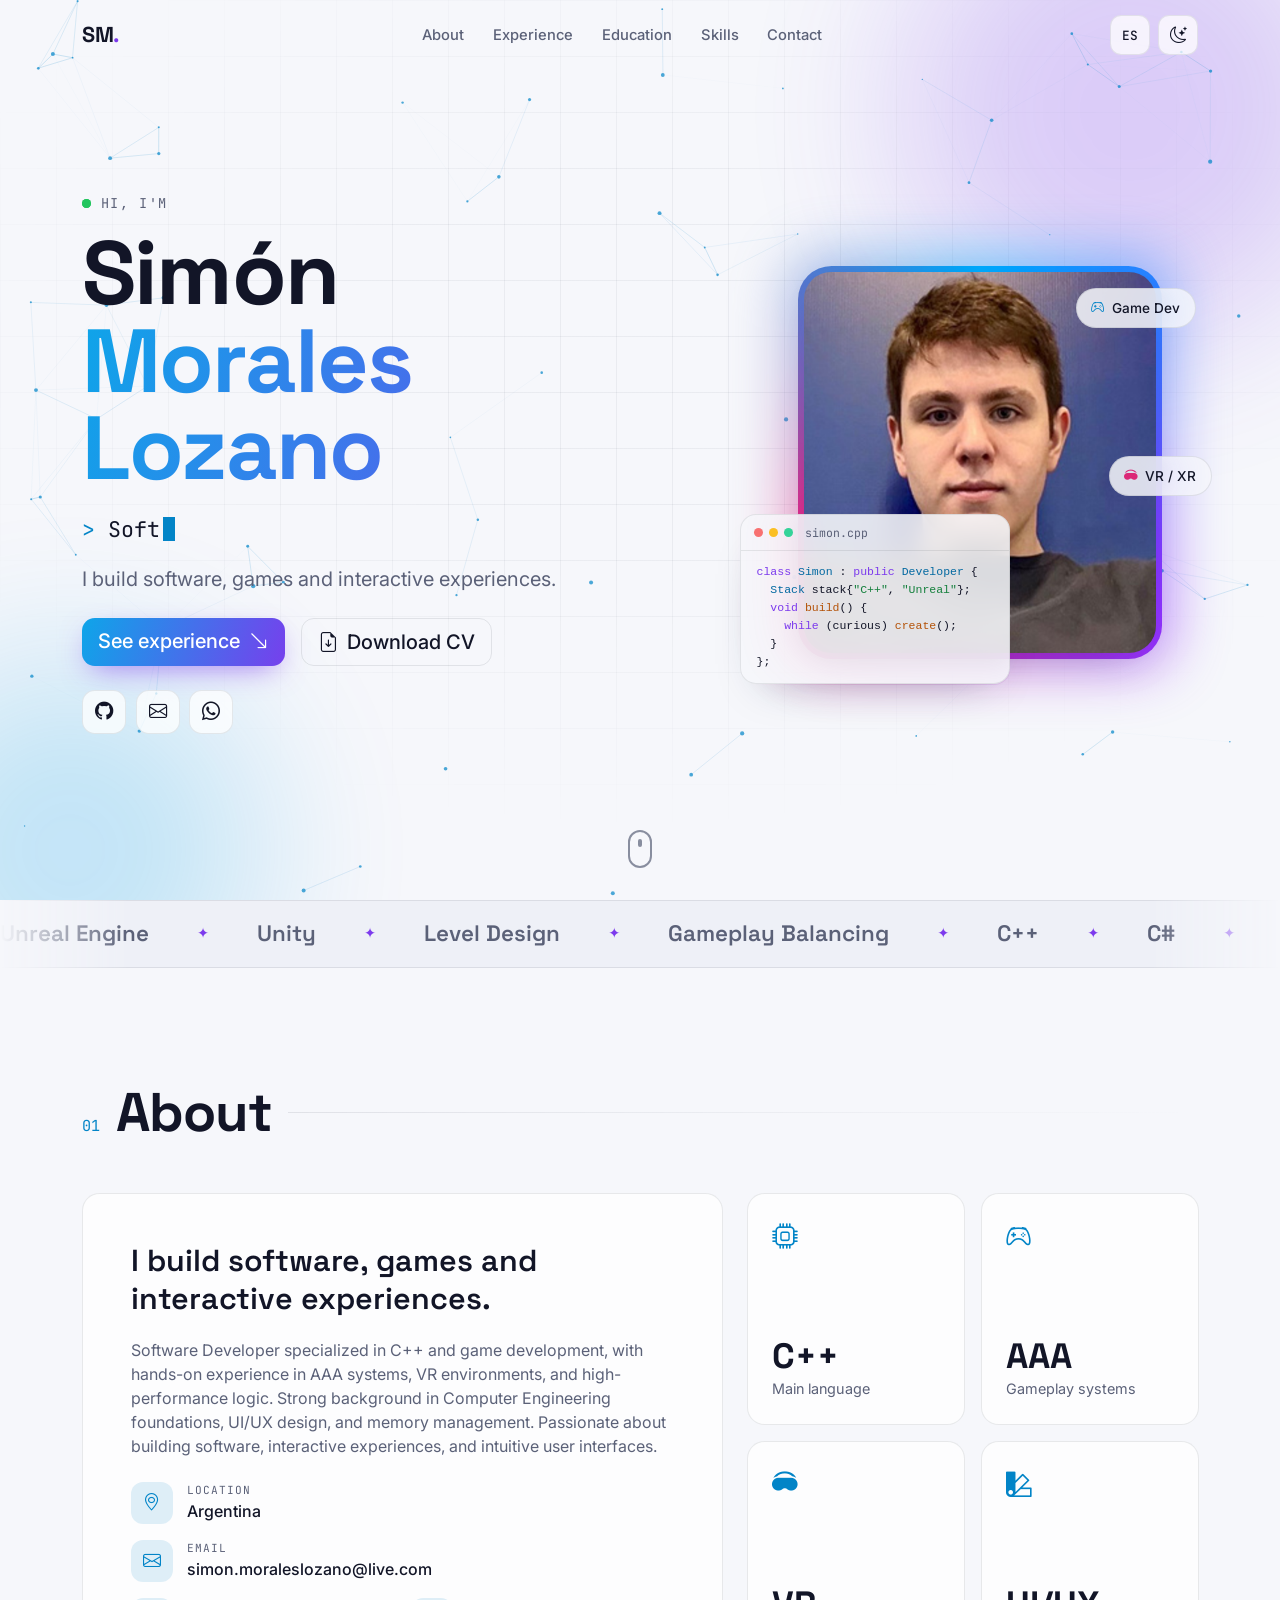
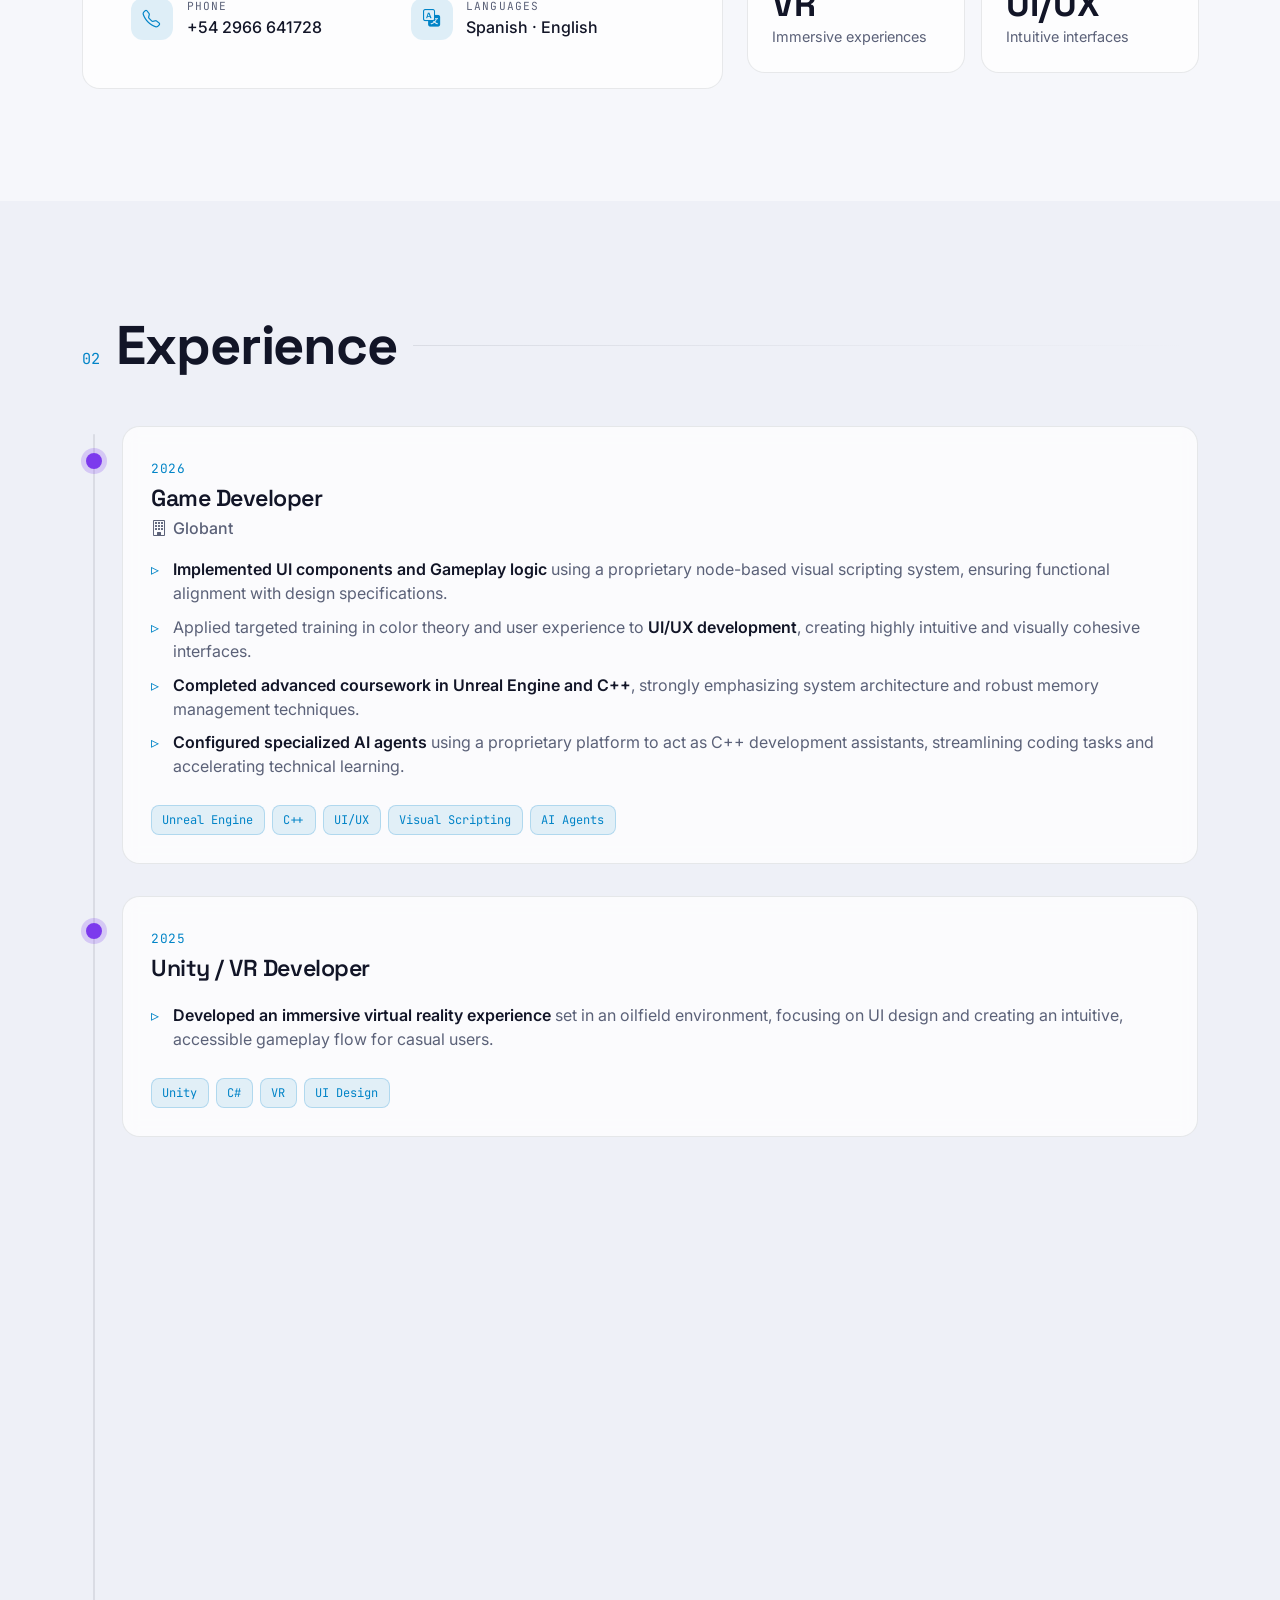
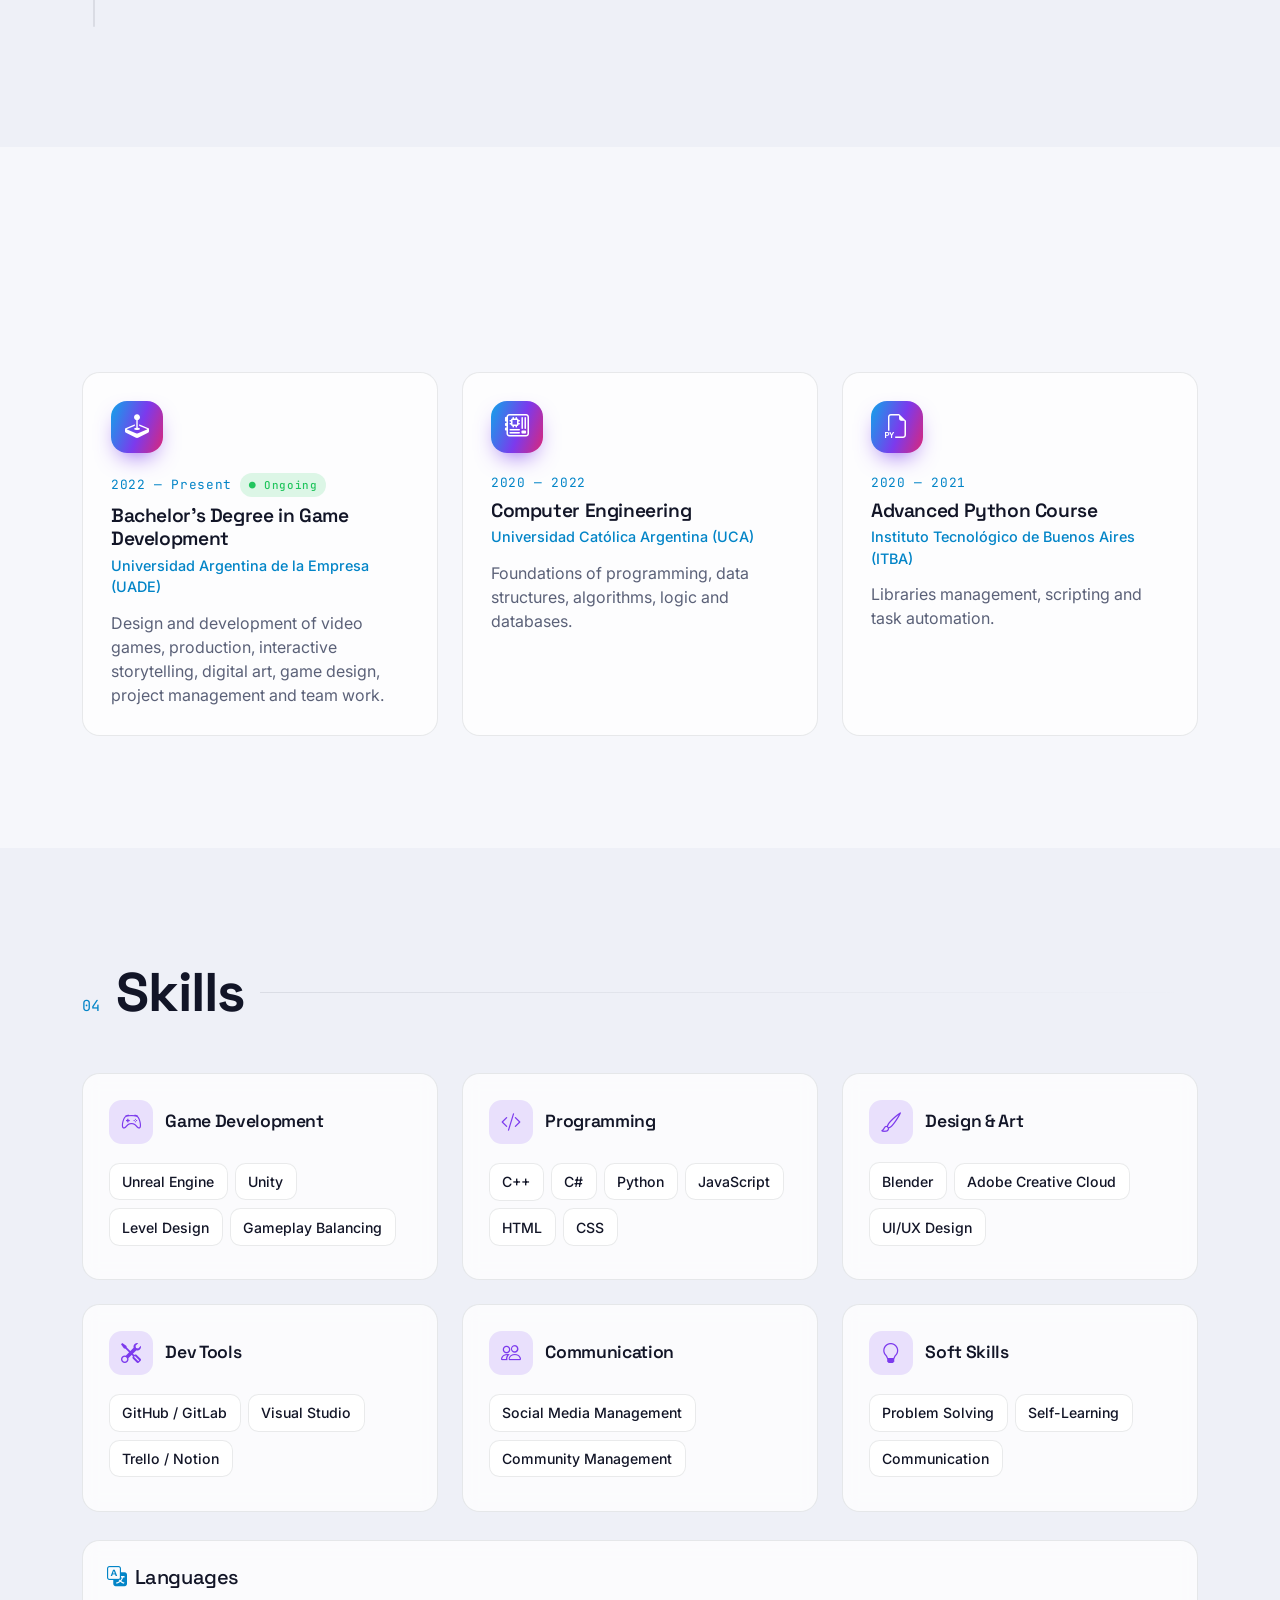
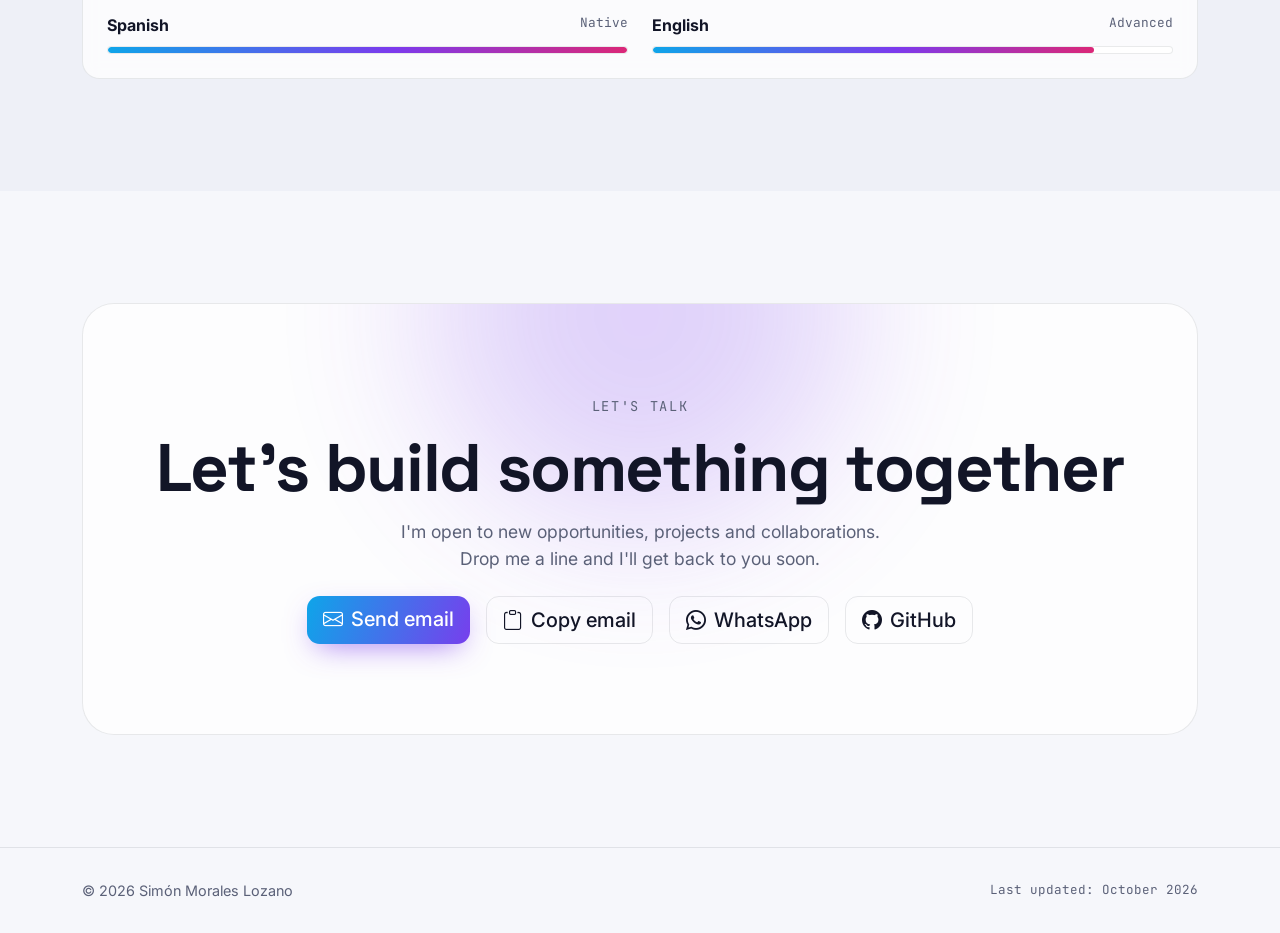
==== index.html @ d42382fd "Initial portfolio site Bilingual (ES/EN) CV site with Bootstrap 5, scroll animations, particle hero," ====
<!doctype html>
<html lang="es" data-bs-theme="dark">
<head>
  <meta charset="utf-8">
  <meta name="viewport" content="width=device-width, initial-scale=1">
  <title>Simón Morales Lozano — Software & Game Developer</title>
  <meta name="description" content="Simón Morales Lozano — Software Developer especializado en C++, desarrollo de videojuegos, Unreal Engine, Unity, VR y UI/UX.">
  <meta name="author" content="Simón Morales Lozano">
  <meta name="theme-color" content="#0b0d17">

  <meta property="og:type" content="website">
  <meta property="og:title" content="Simón Morales Lozano — Software & Game Developer">
  <meta property="og:description" content="C++ · Unreal Engine · Unity · VR · UI/UX">
  <meta property="og:image" content="assets/img/simon.png">

  <link rel="icon" href="assets/img/favicon.svg" type="image/svg+xml">

  <script>
    // Aplica el tema guardado antes de pintar (evita parpadeo)
    (function () {
      try {
        var t = localStorage.getItem("theme");
        if (!t) t = window.matchMedia("(prefers-color-scheme: light)").matches ? "light" : "dark";
        document.documentElement.setAttribute("data-bs-theme", t);
      } catch (e) {}
    })();
  </script>

  <link rel="preconnect" href="https://fonts.googleapis.com">
  <link rel="preconnect" href="https://fonts.gstatic.com" crossorigin>
  <link href="https://fonts.googleapis.com/css2?family=Inter:wght@400;500;600&family=JetBrains+Mono:wght@400;500&family=Space+Grotesk:wght@500;600;700&display=swap" rel="stylesheet">
  <link href="https://cdn.jsdelivr.net/npm/bootstrap@5.3.3/dist/css/bootstrap.min.css" rel="stylesheet">
  <link href="https://cdn.jsdelivr.net/npm/bootstrap-icons@1.11.3/font/bootstrap-icons.min.css" rel="stylesheet">
  <link href="css/style.css" rel="stylesheet">
</head>

<body data-bs-spy="scroll" data-bs-target="#mainNav" data-bs-offset="90" tabindex="0">

  <div class="scroll-progress" aria-hidden="true"></div>
  <div class="cursor-glow" aria-hidden="true"></div>

  <!-- ============ NAVBAR ============ -->
  <nav id="mainNav" class="navbar navbar-expand-lg fixed-top">
    <div class="container">
      <a class="navbar-brand brand" href="#top" aria-label="Inicio">
        <span class="brand-mark">SM</span><span class="brand-dot">.</span>
      </a>

      <div class="d-flex align-items-center gap-2 order-lg-3">
        <button class="btn btn-icon" id="langToggle" type="button" aria-label="Cambiar idioma">EN</button>
        <button class="btn btn-icon" id="themeToggle" type="button" aria-label="Cambiar tema">
          <i class="bi bi-sun"></i>
        </button>
        <button class="navbar-toggler btn-icon" type="button" data-bs-toggle="collapse" data-bs-target="#navLinks"
                aria-controls="navLinks" aria-expanded="false" aria-label="Menú">
          <i class="bi bi-list"></i>
        </button>
      </div>

      <div class="collapse navbar-collapse" id="navLinks">
        <ul class="navbar-nav mx-auto">
          <li class="nav-item"><a class="nav-link" href="#about" data-i18n="nav.about">Sobre mí</a></li>
          <li class="nav-item"><a class="nav-link" href="#experience" data-i18n="nav.experience">Experiencia</a></li>
          <li class="nav-item"><a class="nav-link" href="#education" data-i18n="nav.education">Educación</a></li>
          <li class="nav-item"><a class="nav-link" href="#skills" data-i18n="nav.skills">Skills</a></li>
          <li class="nav-item d-none" id="navProjects"><a class="nav-link" href="#projects" data-i18n="nav.projects">Proyectos</a></li>
          <li class="nav-item"><a class="nav-link" href="#contact" data-i18n="nav.contact">Contacto</a></li>
        </ul>
      </div>
    </div>
  </nav>

  <main id="top">

    <!-- ============ HERO ============ -->
    <header class="hero" id="hero">
      <canvas id="particles" aria-hidden="true"></canvas>
      <div class="hero-grid" aria-hidden="true"></div>
      <div class="blob blob-1" aria-hidden="true"></div>
      <div class="blob blob-2" aria-hidden="true"></div>

      <div class="container position-relative">
        <div class="row align-items-center gy-5 gx-lg-5">
          <div class="col-lg-7">
            <p class="eyebrow hero-in" style="--d:0">
              <span class="status-dot"></span>
              <span data-i18n="hero.hello">Hola, soy</span>
            </p>
            <h1 class="hero-title hero-in" style="--d:1">
              <span class="d-block" id="heroFirst">Simón</span>
              <span class="d-block text-gradient" id="heroLast">Morales Lozano</span>
            </h1>
            <p class="hero-role hero-in" style="--d:2">
              <span class="mono text-accent">&gt;</span>
              <span id="typed"></span><span class="caret" aria-hidden="true"></span>
            </p>
            <p class="hero-lead hero-in" style="--d:3" id="heroHeadline"></p>

            <div class="d-flex flex-wrap gap-3 mt-4 hero-in" style="--d:4">
              <a href="#experience" class="btn btn-primary btn-lg btn-glow magnetic">
                <span data-i18n="hero.cta">Ver experiencia</span> <i class="bi bi-arrow-down-right ms-1"></i>
              </a>
              <a href="#" id="cvDownload" class="btn btn-outline-light btn-lg magnetic" target="_blank" rel="noopener">
                <i class="bi bi-file-earmark-arrow-down me-1"></i> <span data-i18n="hero.cv">Descargar CV</span>
              </a>
            </div>

            <div class="hero-social mt-4 hero-in" style="--d:5" id="heroSocial"></div>
          </div>

          <div class="col-lg-5">
            <div class="portrait-wrap hero-in" style="--d:2">
              <div class="portrait tilt">
                <div class="portrait-ring" aria-hidden="true"></div>
                <img id="heroPhoto" src="assets/img/simon.png" alt="Simón Morales Lozano" width="468" height="506">
              </div>

              <div class="code-card float-a" aria-hidden="true">
                <div class="code-card-head"><span></span><span></span><span></span><em>simon.cpp</em></div>
<pre><code><span class="k">class</span> <span class="t">Simon</span> : <span class="k">public</span> <span class="t">Developer</span> {
  <span class="t">Stack</span> stack{<span class="s">"C++"</span>, <span class="s">"Unreal"</span>};
  <span class="k">void</span> <span class="f">build</span>() {
    <span class="k">while</span> (curious) <span class="f">create</span>();
  }
};</code></pre>
              </div>

              <div class="chip-float float-b" aria-hidden="true"><i class="bi bi-controller"></i> Game Dev</div>
              <div class="chip-float chip-2 float-c" aria-hidden="true"><i class="bi bi-headset-vr"></i> VR / XR</div>
            </div>
          </div>
        </div>
      </div>

      <a href="#about" class="scroll-cue" aria-label="Bajar">
        <span class="mouse"><span class="wheel"></span></span>
      </a>
    </header>

    <!-- ============ MARQUEE ============ -->
    <div class="marquee" aria-hidden="true">
      <div class="marquee-track" id="marquee"></div>
    </div>

    <!-- ============ ABOUT ============ -->
    <section id="about" class="section">
      <div class="container">
        <div class="section-head reveal">
          <span class="section-num">01</span>
          <h2 class="section-title" data-i18n="nav.about">Sobre mí</h2>
        </div>

        <div class="row g-4 align-items-stretch">
          <div class="col-lg-7 reveal">
            <div class="card glass h-100">
              <div class="card-body p-4 p-lg-5">
                <p class="lead-big" id="aboutHeadline"></p>
                <p class="text-body-secondary mb-4" id="aboutSummary"></p>
                <div class="row g-3" id="aboutInfo"></div>
              </div>
            </div>
          </div>
          <div class="col-lg-5">
            <div class="row g-3 h-100" id="highlights"></div>
          </div>
        </div>
      </div>
    </section>

    <!-- ============ EXPERIENCE ============ -->
    <section id="experience" class="section section-alt">
      <div class="container">
        <div class="section-head reveal">
          <span class="section-num">02</span>
          <h2 class="section-title" data-i18n="nav.experience">Experiencia</h2>
        </div>
        <div class="timeline" id="timeline">
          <div class="timeline-line" aria-hidden="true"><div class="timeline-fill"></div></div>
          <div id="timelineItems"></div>
        </div>
      </div>
    </section>

    <!-- ============ EDUCATION ============ -->
    <section id="education" class="section">
      <div class="container">
        <div class="section-head reveal">
          <span class="section-num">03</span>
          <h2 class="section-title" data-i18n="nav.education">Educación</h2>
        </div>
        <div class="row g-4" id="educationList"></div>
      </div>
    </section>

    <!-- ============ SKILLS ============ -->
    <section id="skills" class="section section-alt">
      <div class="container">
        <div class="section-head reveal">
          <span class="section-num">04</span>
          <h2 class="section-title">Skills</h2>
        </div>
        <div class="row g-4" id="skillsList"></div>

        <div class="row g-4 mt-1">
          <div class="col-12 reveal">
            <div class="card glass">
              <div class="card-body p-4">
                <h3 class="h5 mb-4"><i class="bi bi-translate text-accent me-2"></i><span data-i18n="skills.languages">Idiomas</span></h3>
                <div class="row g-4" id="languagesList"></div>
              </div>
            </div>
          </div>
        </div>
      </div>
    </section>

    <!-- ============ PROJECTS (se muestra sólo si hay proyectos en data.js) ============ -->
    <section id="projects" class="section d-none">
      <div class="container">
        <div class="section-head reveal">
          <span class="section-num">05</span>
          <h2 class="section-title" data-i18n="nav.projects">Proyectos</h2>
        </div>
        <div class="row g-4" id="projectsList"></div>
      </div>
    </section>

    <!-- ============ CONTACT ============ -->
    <section id="contact" class="section contact">
      <div class="container">
        <div class="contact-card reveal">
          <div class="blob blob-3" aria-hidden="true"></div>
          <p class="eyebrow justify-content-center"><span data-i18n="contact.eyebrow">¿Hablamos?</span></p>
          <h2 class="contact-title" data-i18n="contact.title">Construyamos algo juntos</h2>
          <p class="text-body-secondary mx-auto contact-sub" data-i18n="contact.sub">
            Estoy abierto a nuevas oportunidades, proyectos y colaboraciones.
          </p>
          <div class="d-flex flex-wrap justify-content-center gap-3 mt-4" id="contactButtons"></div>
        </div>
      </div>
    </section>
  </main>

  <footer class="footer">
    <div class="container d-flex flex-column flex-md-row justify-content-between align-items-center gap-2">
      <span>© <span id="year"></span> Simón Morales Lozano</span>
      <span class="mono small"><span data-i18n="footer.updated">Última actualización</span>: <span id="updated"></span></span>
    </div>
  </footer>

  <div class="toast-container position-fixed bottom-0 end-0 p-3">
    <div id="copyToast" class="toast align-items-center border-0" role="status" aria-live="polite" aria-atomic="true">
      <div class="d-flex">
        <div class="toast-body"><i class="bi bi-check2-circle me-2 text-accent"></i><span data-i18n="contact.copied">Email copiado</span></div>
        <button type="button" class="btn-close me-2 m-auto" data-bs-dismiss="toast" aria-label="Cerrar"></button>
      </div>
    </div>
  </div>

  <script src="https://cdn.jsdelivr.net/npm/bootstrap@5.3.3/dist/js/bootstrap.bundle.min.js"></script>
  <script src="js/data.js"></script>
  <script src="js/main.js"></script>
</body>
</html>
---- css/style.css ----
/* =====================================================================
   Simón Morales Lozano — portfolio
   Bootstrap 5.3 + estilos propios
   ===================================================================== */

:root {
  --accent-1: #38bdf8;
  --accent-2: #8b5cf6;
  --accent-3: #f472b6;
  --gradient: linear-gradient(110deg, var(--accent-1), var(--accent-2) 55%, var(--accent-3));
  --font-display: "Space Grotesk", system-ui, sans-serif;
  --font-body: "Inter", system-ui, sans-serif;
  --font-mono: "JetBrains Mono", ui-monospace, monospace;
  --radius: 1.1rem;
  --ease-out: cubic-bezier(.16, 1, .3, 1);
  --nav-h: 72px;
}

[data-bs-theme="dark"] {
  --bg: #0b0d17;
  --bg-alt: #0f1220;
  --surface: rgba(255, 255, 255, .035);
  --surface-hover: rgba(255, 255, 255, .06);
  --border: rgba(255, 255, 255, .08);
  --text: #e7e9f3;
  --muted: #9aa0b8;
  --accent: #38bdf8;
  --grid-line: rgba(255, 255, 255, .04);
  --nav-bg: rgba(11, 13, 23, .7);
  --shadow: 0 20px 50px -20px rgba(0, 0, 0, .6);
  --bs-body-bg: var(--bg);
  --bs-body-color: var(--text);
  --bs-secondary-color: var(--muted);
  --bs-border-color: var(--border);
}

[data-bs-theme="light"] {
  --bg: #f6f7fb;
  --bg-alt: #eef0f7;
  --surface: rgba(255, 255, 255, .75);
  --surface-hover: #ffffff;
  --border: rgba(15, 23, 42, .09);
  --text: #121527;
  --muted: #5b6178;
  --accent: #0284c7;
  --accent-1: #0ea5e9;
  --accent-2: #7c3aed;
  --accent-3: #db2777;
  --grid-line: rgba(15, 23, 42, .05);
  --nav-bg: rgba(246, 247, 251, .75);
  --shadow: 0 20px 45px -25px rgba(30, 41, 80, .35);
  --bs-body-bg: var(--bg);
  --bs-body-color: var(--text);
  --bs-secondary-color: var(--muted);
  --bs-border-color: var(--border);
}

html { scroll-behavior: smooth; scroll-padding-top: var(--nav-h); }

body {
  font-family: var(--font-body);
  background: var(--bg);
  color: var(--text);
  overflow-x: hidden;
  -webkit-font-smoothing: antialiased;
  transition: background-color .4s ease, color .4s ease;
}

h1, h2, h3, h4, h5, .brand, .section-title { font-family: var(--font-display); letter-spacing: -.02em; }
.mono { font-family: var(--font-mono); }
.text-accent { color: var(--accent) !important; }
.text-gradient {
  background: var(--gradient);
  background-size: 200% auto;
  -webkit-background-clip: text;
  background-clip: text;
  color: transparent;
  animation: gradient-shift 6s linear infinite;
}
::selection { background: var(--accent-2); color: #fff; }

@keyframes gradient-shift { to { background-position: 200% center; } }

/* ---------- Scroll progress + cursor glow ---------- */
.scroll-progress {
  position: fixed; inset: 0 0 auto 0; height: 3px; z-index: 2000;
  background: var(--gradient);
  transform-origin: 0 50%; transform: scaleX(0);
}
.cursor-glow {
  position: fixed; top: 0; left: 0; width: 520px; height: 520px; z-index: 0;
  border-radius: 50%; pointer-events: none;
  background: radial-gradient(circle, color-mix(in srgb, var(--accent-2) 16%, transparent), transparent 65%);
  transform: translate(-50%, -50%); opacity: 0; transition: opacity .4s;
}
body.has-pointer .cursor-glow { opacity: 1; }

/* ---------- Buttons (estilo bootstrap, con brillo) ---------- */
.btn { border-radius: .8rem; font-weight: 500; }
.btn-primary {
  --bs-btn-bg: var(--accent-2); --bs-btn-border-color: transparent;
  --bs-btn-hover-bg: var(--accent-2); --bs-btn-hover-border-color: transparent;
  --bs-btn-active-bg: var(--accent-2);
  background-image: var(--gradient); background-size: 200% auto; border: 0;
  transition: background-position .5s var(--ease-out), transform .2s, box-shadow .3s;
}
.btn-primary:hover { background-position: right center; }
.btn-glow { box-shadow: 0 10px 30px -10px color-mix(in srgb, var(--accent-2) 70%, transparent); }
.btn-glow:hover { box-shadow: 0 14px 40px -8px color-mix(in srgb, var(--accent-2) 85%, transparent); }
[data-bs-theme="light"] .btn-outline-light { --bs-btn-color: var(--text); --bs-btn-border-color: var(--border); --bs-btn-hover-bg: var(--text); --bs-btn-hover-color: #fff; --bs-btn-hover-border-color: var(--text); }
[data-bs-theme="dark"] .btn-outline-light { --bs-btn-border-color: rgba(255,255,255,.2); }
.btn-icon {
  width: 40px; height: 40px; padding: 0; display: inline-grid; place-items: center;
  border: 1px solid var(--border); background: var(--surface); color: var(--text);
  border-radius: .7rem; font-family: var(--font-mono); font-size: .8rem; font-weight: 500;
  transition: border-color .2s, transform .2s, background .2s;
}
.btn-icon:hover { border-color: var(--accent); color: var(--accent); background: var(--surface-hover); }
.btn-icon .bi { font-size: 1.05rem; }
.navbar-toggler.btn-icon { box-shadow: none !important; }
.magnetic { transition: transform .25s var(--ease-out); will-change: transform; }

/* ---------- Navbar ---------- */
.navbar {
  height: var(--nav-h); transition: background .3s, border-color .3s, height .3s;
  border-bottom: 1px solid transparent; z-index: 1030;
}
.navbar.scrolled {
  background: var(--nav-bg); backdrop-filter: blur(14px) saturate(140%);
  -webkit-backdrop-filter: blur(14px) saturate(140%);
  border-bottom-color: var(--border); height: 62px;
}
.brand { font-weight: 700; font-size: 1.35rem; color: var(--text) !important; }
.brand-mark { display: inline-block; transition: transform .4s var(--ease-out); }
.brand:hover .brand-mark { transform: rotate(-6deg) scale(1.08); }
.brand-dot { color: var(--accent-2); }
.navbar .nav-link {
  position: relative; color: var(--muted); font-size: .92rem; font-weight: 500; padding: .5rem .9rem !important;
  transition: color .2s;
}
.navbar .nav-link::after {
  content: ""; position: absolute; left: .9rem; right: .9rem; bottom: .2rem; height: 2px; border-radius: 2px;
  background: var(--gradient); transform: scaleX(0); transform-origin: left; transition: transform .35s var(--ease-out);
}
.navbar .nav-link:hover, .navbar .nav-link.active { color: var(--text); }
.navbar .nav-link:hover::after, .navbar .nav-link.active::after { transform: scaleX(1); }

@media (max-width: 991.98px) {
  .navbar-collapse {
    position: absolute; top: calc(100% + 8px); left: 12px; right: 12px;
    background: var(--nav-bg); backdrop-filter: blur(18px); -webkit-backdrop-filter: blur(18px);
    border: 1px solid var(--border); border-radius: var(--radius); padding: .5rem; box-shadow: var(--shadow);
  }
  .navbar .nav-link::after { display: none; }
}

/* ---------- Hero ---------- */
.hero {
  position: relative; min-height: 100vh; min-height: 100svh; display: flex; align-items: center;
  padding: calc(var(--nav-h) + 3rem) 0 6rem; overflow: hidden; isolation: isolate;
}
#particles { position: absolute; inset: 0; width: 100%; height: 100%; z-index: -1; }
.hero-grid {
  position: absolute; inset: 0; z-index: -2;
  background-image:
    linear-gradient(var(--grid-line) 1px, transparent 1px),
    linear-gradient(90deg, var(--grid-line) 1px, transparent 1px);
  background-size: 56px 56px;
  mask-image: radial-gradient(ellipse 80% 70% at 50% 40%, #000 30%, transparent 75%);
  -webkit-mask-image: radial-gradient(ellipse 80% 70% at 50% 40%, #000 30%, transparent 75%);
}
.blob {
  position: absolute; border-radius: 50%; filter: blur(80px); opacity: .45; z-index: -2; pointer-events: none;
  animation: blob-move 16s ease-in-out infinite alternate;
}
.blob-1 { width: 460px; height: 460px; background: var(--accent-2); top: -120px; right: -80px; }
.blob-2 { width: 380px; height: 380px; background: var(--accent-1); bottom: -140px; left: -120px; animation-delay: -6s; opacity: .3; }
[data-bs-theme="light"] .blob { opacity: .22; }
@keyframes blob-move {
  0% { transform: translate(0, 0) scale(1); }
  50% { transform: translate(-40px, 30px) scale(1.1); }
  100% { transform: translate(30px, -20px) scale(.95); }
}

.eyebrow {
  display: inline-flex; align-items: center; gap: .6rem; font-family: var(--font-mono); font-size: .85rem;
  color: var(--muted); text-transform: uppercase; letter-spacing: .12em; margin-bottom: 1rem;
}
.status-dot {
  width: 9px; height: 9px; border-radius: 50%; background: #22c55e; position: relative;
}
.status-dot::after {
  content: ""; position: absolute; inset: 0; border-radius: 50%; background: #22c55e;
  animation: ping 1.8s cubic-bezier(0, 0, .2, 1) infinite;
}
@keyframes ping { 75%, 100% { transform: scale(2.6); opacity: 0; } }

.hero-title { font-size: clamp(2.8rem, 7.5vw, 5.6rem); font-weight: 700; line-height: .98; margin-bottom: 1.25rem; }
.hero-role { font-family: var(--font-mono); font-size: clamp(1rem, 2.2vw, 1.35rem); min-height: 1.6em; color: var(--text); margin-bottom: 1rem; }
.caret {
  display: inline-block; width: .55em; height: 1.1em; margin-left: 3px; vertical-align: -.15em;
  background: var(--accent); animation: blink 1s steps(1) infinite;
}
@keyframes blink { 50% { opacity: 0; } }
.hero-lead { font-size: clamp(1.05rem, 1.6vw, 1.25rem); color: var(--muted); max-width: 34rem; }

.hero-in { opacity: 0; transform: translateY(28px); animation: hero-in .9s var(--ease-out) forwards; animation-delay: calc(var(--d) * 120ms + 150ms); }
@keyframes hero-in { to { opacity: 1; transform: none; } }

.hero-social { display: flex; gap: .6rem; }
.hero-social a {
  width: 44px; height: 44px; display: grid; place-items: center; border-radius: .8rem;
  border: 1px solid var(--border); background: var(--surface); color: var(--text); font-size: 1.15rem;
  text-decoration: none; transition: transform .25s var(--ease-out), border-color .2s, color .2s;
}
.hero-social a:hover { transform: translateY(-4px); border-color: var(--accent); color: var(--accent); }

/* Portrait */
.portrait-wrap { position: relative; max-width: 400px; margin-inline: auto; padding: 1.5rem; }
.portrait { position: relative; aspect-ratio: 468 / 506; border-radius: 2rem; transform-style: preserve-3d; transition: transform .3s var(--ease-out); }
.portrait img {
  position: relative; z-index: 1; width: 100%; height: 100%; object-fit: cover; border-radius: 1.7rem;
  box-shadow: var(--shadow);
}
.portrait-ring {
  position: absolute; inset: -6px; border-radius: 2.1rem; z-index: 0;
  background: conic-gradient(from var(--angle, 0deg), var(--accent-1), var(--accent-2), var(--accent-3), var(--accent-1));
  animation: spin 6s linear infinite; filter: saturate(1.2);
}
.portrait-ring::after {
  content: ""; position: absolute; inset: -10px; border-radius: inherit; background: inherit; filter: blur(28px); opacity: .5;
}
@property --angle { syntax: "<angle>"; initial-value: 0deg; inherits: false; }
@keyframes spin { to { --angle: 360deg; } }

.code-card {
  position: absolute; left: -2.5rem; bottom: -.5rem; z-index: 3; width: 270px;
  background: color-mix(in srgb, var(--bg) 88%, transparent); backdrop-filter: blur(12px); -webkit-backdrop-filter: blur(12px);
  border: 1px solid var(--border); border-radius: 1rem; box-shadow: var(--shadow); overflow: hidden;
}
.code-card-head { display: flex; align-items: center; gap: 6px; padding: .55rem .8rem; border-bottom: 1px solid var(--border); }
.code-card-head span { width: 9px; height: 9px; border-radius: 50%; background: #f87171; }
.code-card-head span:nth-child(2) { background: #fbbf24; }
.code-card-head span:nth-child(3) { background: #34d399; }
.code-card-head em { font-style: normal; font-family: var(--font-mono); font-size: .72rem; color: var(--muted); margin-left: .4rem; }
.code-card pre { margin: 0; padding: .8rem 1rem; font-size: .72rem; line-height: 1.55; color: var(--text); }
.code-card .k { color: #c084fc; } .code-card .t { color: #38bdf8; } .code-card .s { color: #4ade80; } .code-card .f { color: #fbbf24; }
[data-bs-theme="light"] .code-card .k { color: #7c3aed; } [data-bs-theme="light"] .code-card .t { color: #0369a1; }
[data-bs-theme="light"] .code-card .s { color: #15803d; } [data-bs-theme="light"] .code-card .f { color: #b45309; }

.chip-float {
  position: absolute; top: 2.5rem; right: -1rem; z-index: 3;
  display: inline-flex; align-items: center; gap: .45rem; padding: .55rem .9rem; border-radius: 999px;
  background: color-mix(in srgb, var(--bg) 85%, transparent); backdrop-filter: blur(10px); -webkit-backdrop-filter: blur(10px);
  border: 1px solid var(--border); font-size: .85rem; font-weight: 500; box-shadow: var(--shadow);
}
.chip-float .bi { color: var(--accent); }
.chip-2 { top: auto; bottom: 42%; right: -2rem; }
.chip-2 .bi { color: var(--accent-3); }

.float-a { animation: floaty 7s ease-in-out infinite; }
.float-b { animation: floaty 6s ease-in-out infinite -2s; }
.float-c { animation: floaty 8s ease-in-out infinite -4s; }
@keyframes floaty { 0%, 100% { transform: translateY(0); } 50% { transform: translateY(-14px); } }

@media (max-width: 575.98px) {
  .code-card { left: -.25rem; width: 230px; bottom: -1.5rem; }
  .code-card pre { font-size: .64rem; }
  .chip-float { right: -.25rem; }
  .chip-2 { right: -.25rem; }
}

.scroll-cue { position: absolute; left: 50%; bottom: 2rem; transform: translateX(-50%); }
.mouse { display: block; width: 24px; height: 38px; border: 2px solid var(--muted); border-radius: 14px; position: relative; opacity: .7; }
.wheel { position: absolute; left: 50%; top: 7px; width: 4px; height: 8px; margin-left: -2px; border-radius: 2px; background: var(--muted); animation: wheel 1.8s ease-in-out infinite; }
@keyframes wheel { 0% { opacity: 0; transform: translateY(0); } 30% { opacity: 1; } 100% { opacity: 0; transform: translateY(12px); } }
@media (max-height: 700px), (max-width: 991.98px) { .scroll-cue { display: none; } }

/* ---------- Marquee ---------- */
.marquee {
  overflow: hidden; border-block: 1px solid var(--border); background: var(--bg-alt); padding: 1rem 0;
  mask-image: linear-gradient(90deg, transparent, #000 10%, #000 90%, transparent);
  -webkit-mask-image: linear-gradient(90deg, transparent, #000 10%, #000 90%, transparent);
}
.marquee-track { display: flex; gap: 3rem; width: max-content; animation: marquee 40s linear infinite; }
.marquee:hover .marquee-track { animation-play-state: paused; }
.marquee-item { font-family: var(--font-display); font-size: 1.4rem; font-weight: 600; white-space: nowrap; color: var(--muted); display: inline-flex; align-items: center; gap: 3rem; }
.marquee-item::after { content: "✦"; font-size: .9rem; color: var(--accent-2); }
@keyframes marquee { to { transform: translateX(-50%); } }

/* ---------- Sections ---------- */
.section { position: relative; padding: 7rem 0; z-index: 1; }
.section-alt { background: var(--bg-alt); }
.section-head { display: flex; align-items: baseline; gap: 1rem; margin-bottom: 3rem; }
.section-num { font-family: var(--font-mono); font-size: .95rem; color: var(--accent); }
.section-title { font-size: clamp(2.2rem, 5vw, 3.4rem); font-weight: 700; margin: 0; position: relative; }
.section-head::after {
  content: ""; flex: 1; height: 1px; background: linear-gradient(90deg, var(--border), transparent); align-self: center;
  transform: scaleX(0); transform-origin: left; transition: transform 1.2s var(--ease-out) .3s;
}
.section-head.is-visible::after { transform: scaleX(1); }
@media (max-width: 767.98px) { .section { padding: 5rem 0; } }

/* ---------- Cards ---------- */
.card.glass, .glass {
  background: var(--surface); border: 1px solid var(--border); border-radius: var(--radius);
  backdrop-filter: blur(8px); -webkit-backdrop-filter: blur(8px);
  transition: border-color .3s, background .3s, transform .3s var(--ease-out), box-shadow .3s;
}
.card.glass:hover { border-color: color-mix(in srgb, var(--accent) 40%, var(--border)); background: var(--surface-hover); box-shadow: var(--shadow); }
.spotlight { position: relative; overflow: hidden; }
.spotlight::before {
  content: ""; position: absolute; inset: 0; pointer-events: none; opacity: 0; transition: opacity .3s; border-radius: inherit;
  background: radial-gradient(400px circle at var(--mx, 50%) var(--my, 50%), color-mix(in srgb, var(--accent-2) 14%, transparent), transparent 45%);
}
.spotlight:hover::before { opacity: 1; }

.lead-big { font-family: var(--font-display); font-size: clamp(1.4rem, 2.6vw, 1.9rem); font-weight: 600; line-height: 1.25; margin-bottom: 1.25rem; }

.info-item { display: flex; gap: .85rem; align-items: center; }
.info-icon {
  flex: none; width: 42px; height: 42px; border-radius: .75rem; display: grid; place-items: center;
  background: color-mix(in srgb, var(--accent) 12%, transparent); color: var(--accent); font-size: 1.1rem;
}
.info-label { font-family: var(--font-mono); font-size: .7rem; text-transform: uppercase; letter-spacing: .1em; color: var(--muted); }
.info-value { font-weight: 500; word-break: break-word; }
.info-value a { color: inherit; text-decoration: none; }
.info-value a:hover { color: var(--accent); }

.highlight-card { height: 100%; padding: 1.5rem; display: flex; flex-direction: column; justify-content: space-between; min-height: 160px; }
.highlight-card .bi { font-size: 1.6rem; color: var(--accent); }
.highlight-value { font-family: var(--font-display); font-size: 2.2rem; font-weight: 700; line-height: 1; margin-top: 1rem; }
.highlight-label { color: var(--muted); font-size: .9rem; margin-top: .35rem; }

/* ---------- Timeline ---------- */
.timeline { position: relative; padding-left: 2.5rem; }
.timeline-line { position: absolute; left: 11px; top: 8px; bottom: 8px; width: 2px; background: var(--border); border-radius: 2px; }
.timeline-fill { position: absolute; inset: 0 0 auto 0; height: 0; background: var(--gradient); border-radius: 2px; box-shadow: 0 0 12px var(--accent-2); }
.tl-item { position: relative; margin-bottom: 2rem; }
.tl-item:last-child { margin-bottom: 0; }
.tl-dot {
  position: absolute; left: calc(-2.5rem + 4px); top: 1.7rem; width: 16px; height: 16px; border-radius: 50%;
  background: var(--bg); border: 2px solid var(--border); transition: border-color .4s, box-shadow .4s, background .4s;
}
.tl-item.is-visible .tl-dot { border-color: var(--accent-2); background: var(--accent-2); box-shadow: 0 0 0 5px color-mix(in srgb, var(--accent-2) 22%, transparent); }
.tl-card { padding: 1.75rem; }
.tl-period { font-family: var(--font-mono); font-size: .8rem; color: var(--accent); letter-spacing: .05em; }
.tl-title { font-size: 1.45rem; font-weight: 600; margin: .35rem 0 .2rem; }
.tl-company { display: inline-flex; align-items: center; gap: .4rem; color: var(--muted); font-weight: 500; }
.tl-list { list-style: none; padding: 0; margin: 1.1rem 0 0; }
.tl-list li { position: relative; padding-left: 1.4rem; margin-bottom: .6rem; color: var(--muted); }
.tl-list li::before { content: "▹"; position: absolute; left: 0; color: var(--accent); }
.tl-list strong { color: var(--text); font-weight: 600; }

.tag {
  display: inline-block; font-family: var(--font-mono); font-size: .75rem; padding: .3rem .65rem; border-radius: .5rem;
  background: color-mix(in srgb, var(--accent) 10%, transparent); color: var(--accent);
  border: 1px solid color-mix(in srgb, var(--accent) 22%, transparent);
}
.tags { display: flex; flex-wrap: wrap; gap: .45rem; margin-top: 1.1rem; }

/* ---------- Education ---------- */
.edu-card { padding: 1.75rem; height: 100%; display: flex; flex-direction: column; }
.edu-icon {
  width: 52px; height: 52px; border-radius: 1rem; display: grid; place-items: center; font-size: 1.5rem; color: #fff;
  background: var(--gradient); box-shadow: 0 10px 25px -10px var(--accent-2); margin-bottom: 1.25rem;
  transition: transform .5s var(--ease-out);
}
.edu-card:hover .edu-icon { transform: rotate(-8deg) scale(1.08); }
.edu-title { font-size: 1.2rem; font-weight: 600; margin: .4rem 0 .3rem; }
.edu-school { color: var(--accent); font-size: .9rem; font-weight: 500; margin-bottom: .8rem; }
.badge-current {
  font-family: var(--font-mono); font-size: .68rem; font-weight: 500; padding: .25rem .55rem; border-radius: 999px;
  background: color-mix(in srgb, #22c55e 15%, transparent); color: #22c55e; margin-left: .5rem; vertical-align: middle; white-space: nowrap; display: inline-block;
}

/* ---------- Skills ---------- */
.skill-card { padding: 1.6rem; height: 100%; }
.skill-head { display: flex; align-items: center; gap: .8rem; margin-bottom: 1.2rem; }
.skill-head .bi {
  width: 44px; height: 44px; border-radius: .8rem; display: grid; place-items: center; font-size: 1.25rem;
  background: color-mix(in srgb, var(--accent-2) 14%, transparent); color: var(--accent-2);
}
.skill-head h3 { font-size: 1.1rem; margin: 0; font-weight: 600; }
.skill-pill {
  display: inline-block; padding: .45rem .8rem; border-radius: .65rem; font-size: .88rem; font-weight: 500;
  background: var(--surface-hover); border: 1px solid var(--border); margin: 0 .4rem .5rem 0;
  transition: transform .25s var(--ease-out), border-color .2s, color .2s;
}
.skill-pill:hover { transform: translateY(-3px); border-color: var(--accent); color: var(--accent); }

.lang-row { display: flex; justify-content: space-between; margin-bottom: .55rem; }
.lang-level { font-family: var(--font-mono); font-size: .8rem; color: var(--muted); }
.lang-bar { height: 8px; border-radius: 999px; background: var(--surface-hover); border: 1px solid var(--border); overflow: hidden; }
.lang-bar span { display: block; height: 100%; width: 0; background: var(--gradient); border-radius: inherit; transition: width 1.6s var(--ease-out) .2s; }
.is-visible .lang-bar span { width: var(--w); }

/* ---------- Projects ---------- */
.project-card { overflow: hidden; height: 100%; display: flex; flex-direction: column; }
.project-media { aspect-ratio: 16 / 10; overflow: hidden; background: var(--gradient); }
.project-media img { width: 100%; height: 100%; object-fit: cover; transition: transform .7s var(--ease-out); }
.project-card:hover .project-media img { transform: scale(1.06); }
.project-body { padding: 1.5rem; display: flex; flex-direction: column; flex: 1; }
.project-type { font-family: var(--font-mono); font-size: .75rem; color: var(--accent); text-transform: uppercase; letter-spacing: .08em; }
.project-links { margin-top: auto; padding-top: 1.2rem; display: flex; gap: .6rem; flex-wrap: wrap; }

/* ---------- Contact ---------- */
.contact-card {
  position: relative; overflow: hidden; isolation: isolate; text-align: center;
  padding: clamp(3rem, 7vw, 6rem) 1.5rem; border-radius: 2rem; border: 1px solid var(--border); background: var(--surface);
}
.blob-3 { width: 420px; height: 420px; background: var(--accent-2); top: -200px; left: 50%; margin-left: -210px; opacity: .35; }
.contact-title { font-size: clamp(2.2rem, 6vw, 4.2rem); font-weight: 700; line-height: 1.05; margin-bottom: 1rem; }
.contact-sub { max-width: 32rem; font-size: 1.1rem; }

/* ---------- Footer ---------- */
.footer { padding: 2rem 0; border-top: 1px solid var(--border); color: var(--muted); font-size: .9rem; position: relative; z-index: 1; }

/* ---------- Toast ---------- */
.toast { background: var(--bg-alt); color: var(--text); border: 1px solid var(--border) !important; border-radius: .9rem; }

/* ---------- Scroll reveal ---------- */
.reveal { opacity: 0; transform: translateY(40px); transition: opacity .9s var(--ease-out), transform .9s var(--ease-out); transition-delay: var(--delay, 0ms); }
.reveal.from-left { transform: translateX(-40px); }
.reveal.zoom { transform: scale(.92); }
.reveal.is-visible { opacity: 1; transform: none; }

/* ---------- Tilt ---------- */
.tilt { transform-style: preserve-3d; will-change: transform; }

/* ---------- Accesibilidad: menos movimiento ---------- */
@media (prefers-reduced-motion: reduce) {
  *, *::before, *::after { animation-duration: .001ms !important; animation-iteration-count: 1 !important; transition-duration: .001ms !important; }
  html { scroll-behavior: auto; }
  .reveal, .hero-in { opacity: 1; transform: none; }
  .marquee-track { animation: none; }
}
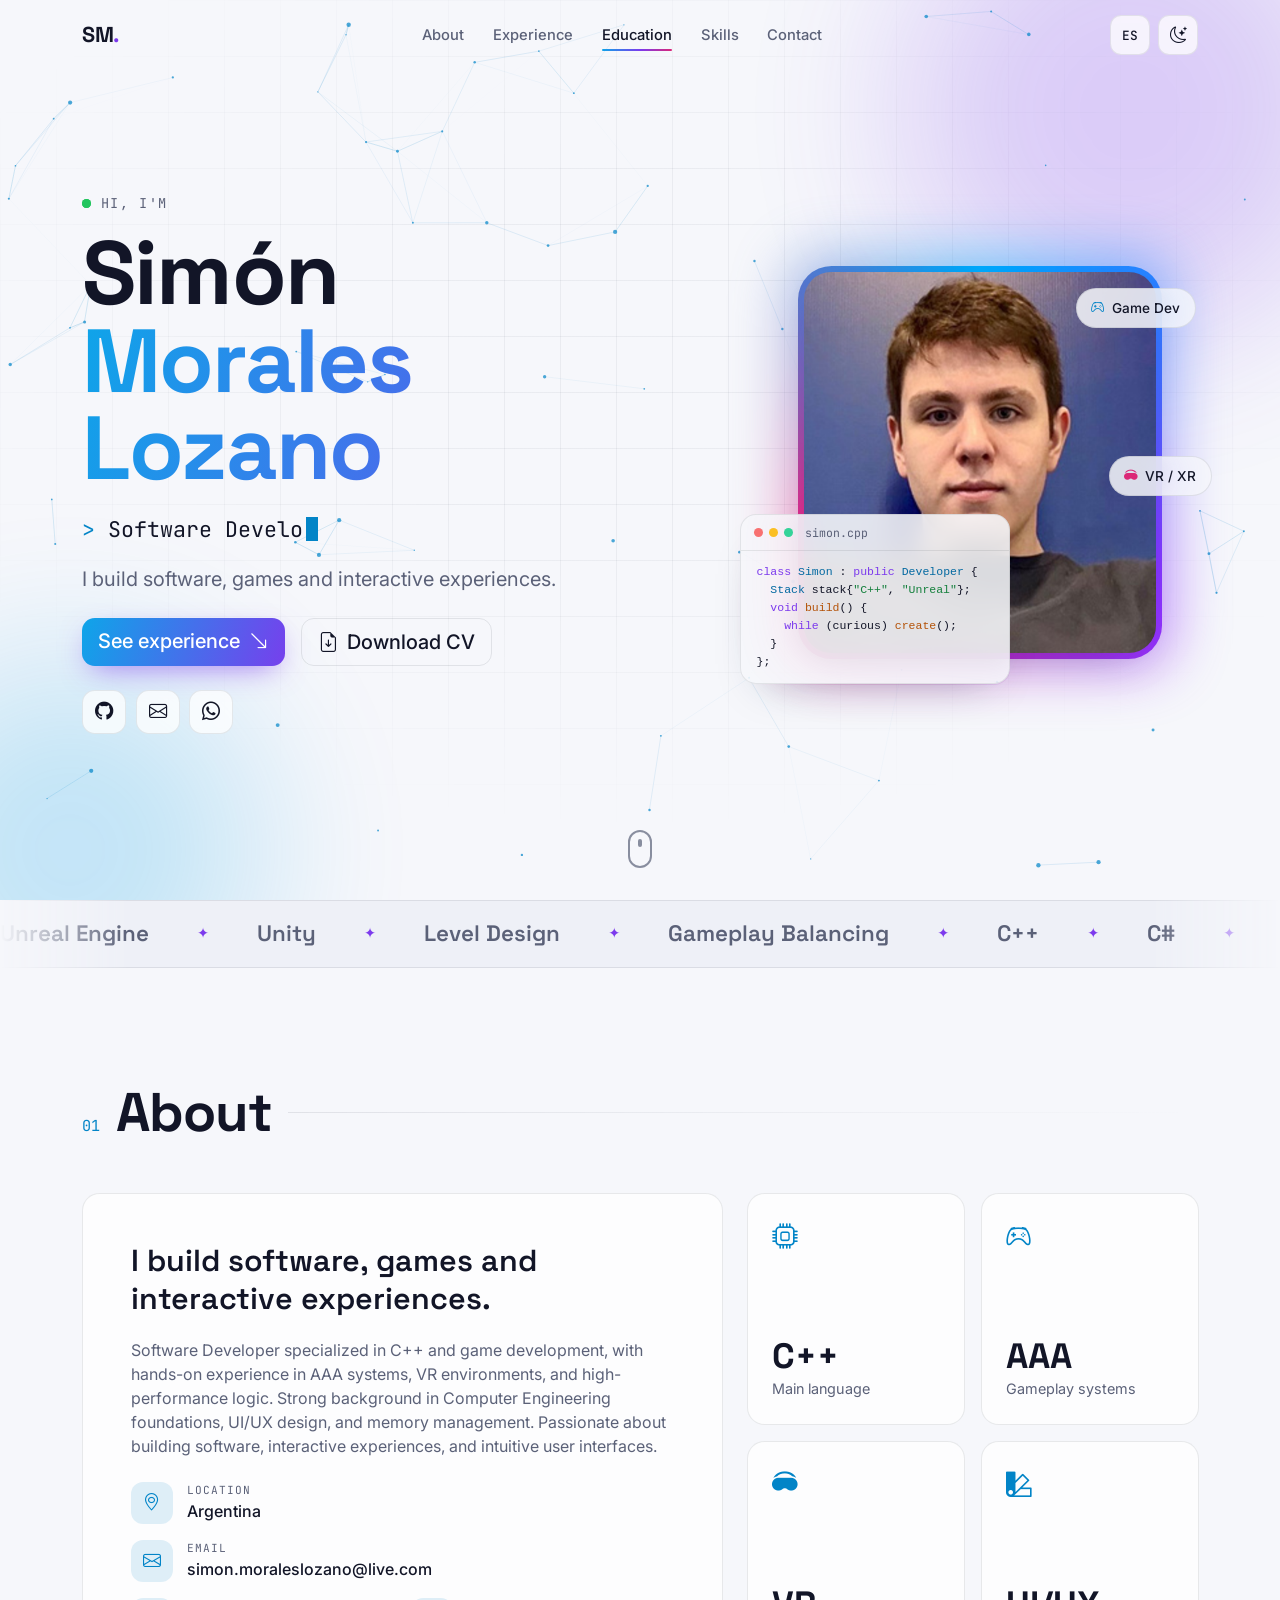
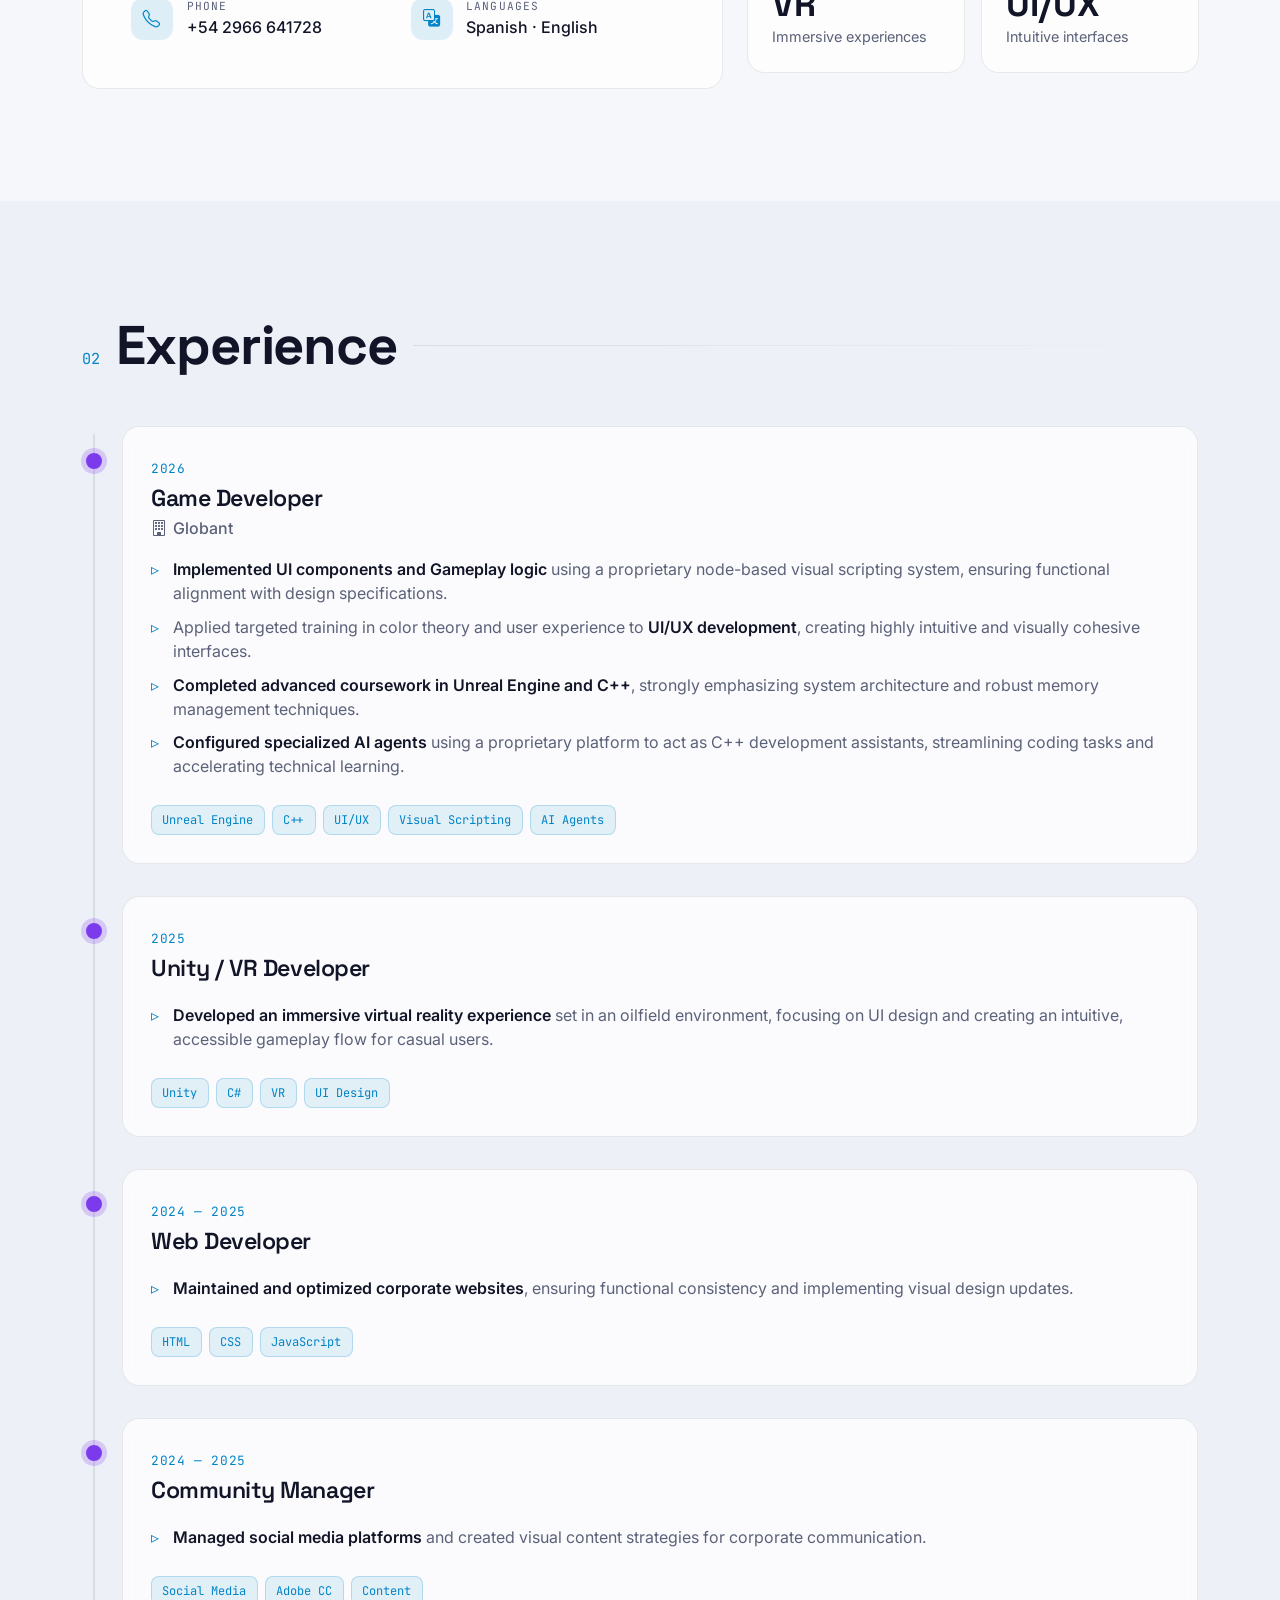
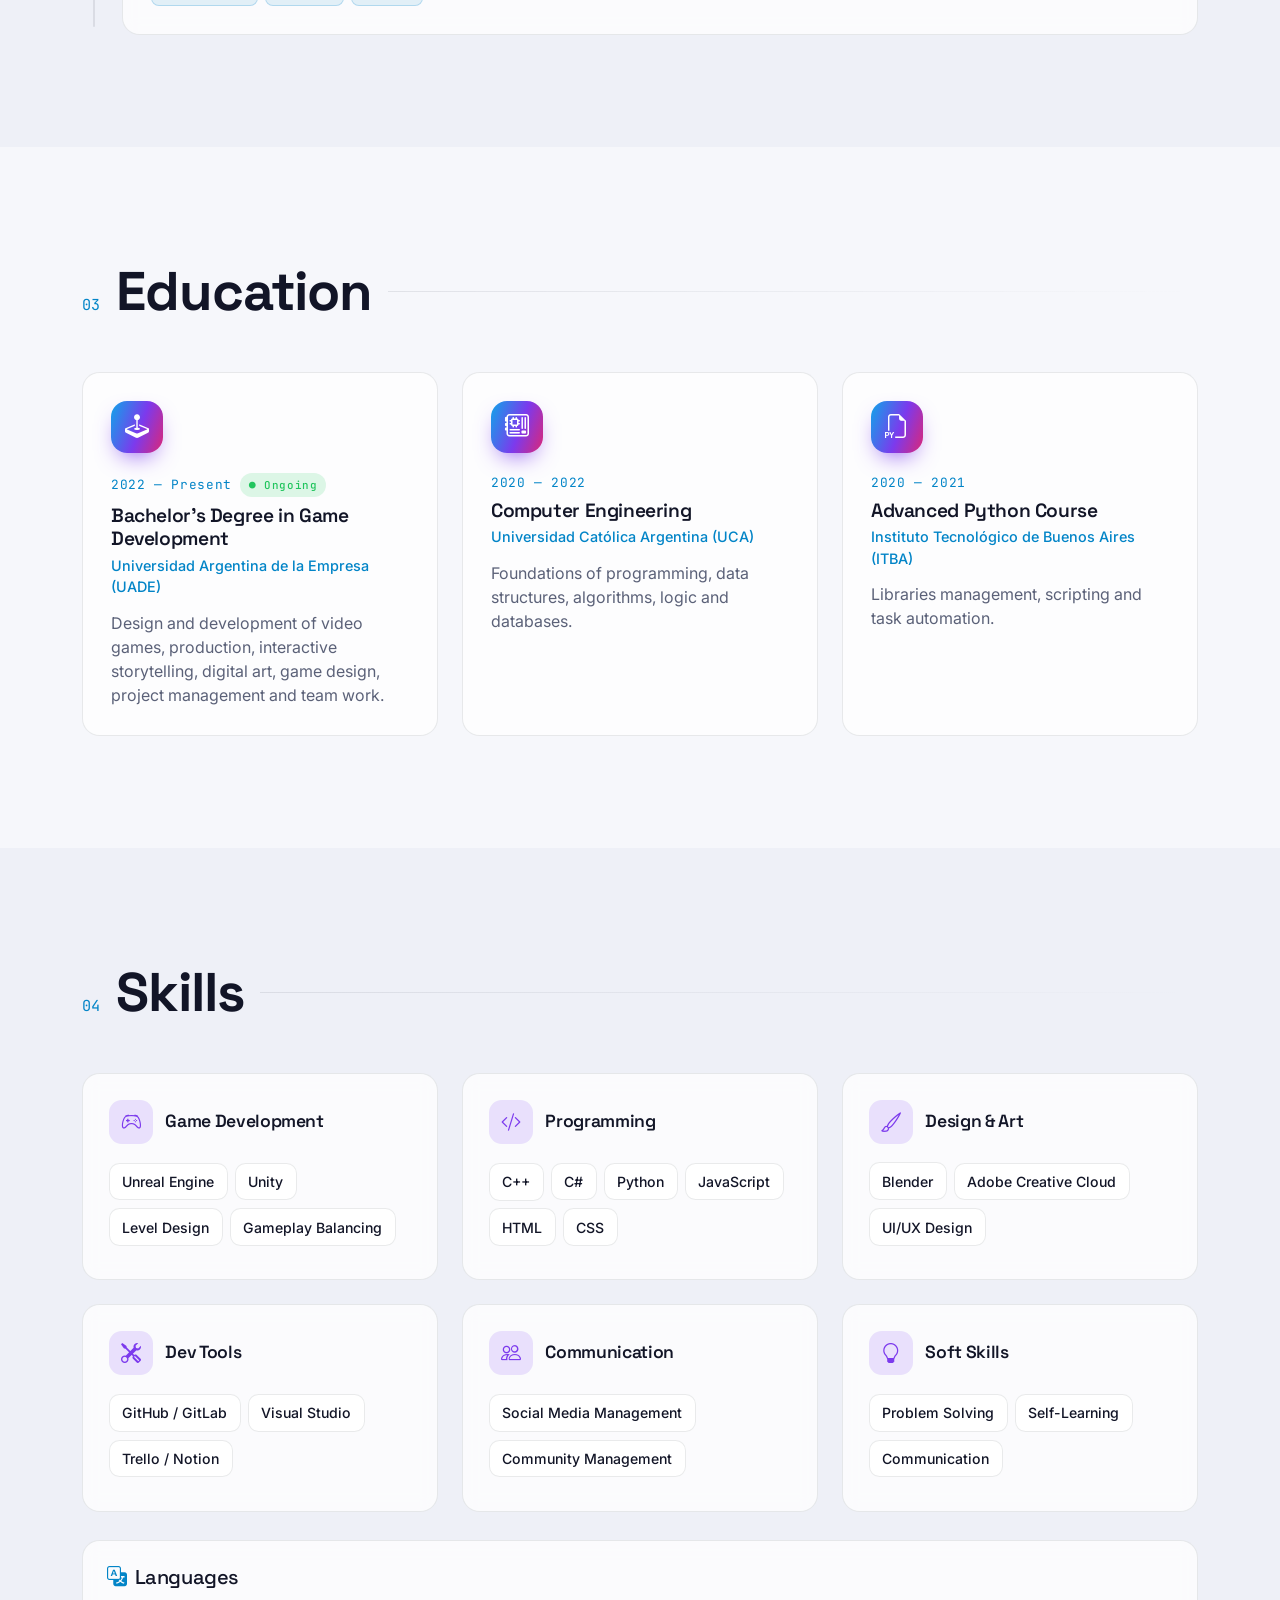
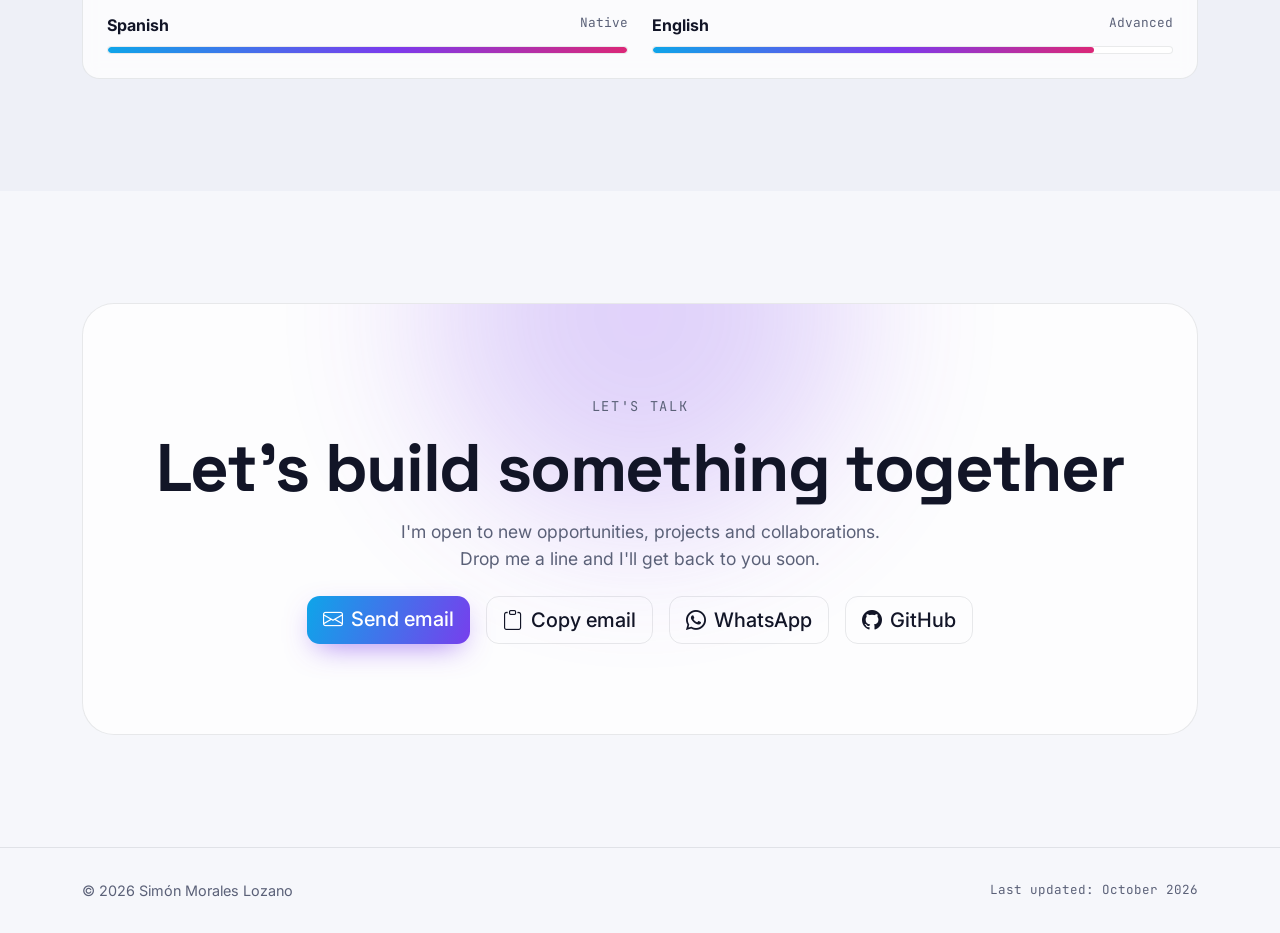
==== commit 54f40cab: "Add custom domain simonmorales.com.ar Co-Authored-By: Claude Opus 5.5 <noreply@anthropic.com>" ====
--- a/index.html
+++ b/index.html
@@ -11,7 +11,9 @@
   <meta property="og:type" content="website">
   <meta property="og:title" content="Simón Morales Lozano — Software & Game Developer">
   <meta property="og:description" content="C++ · Unreal Engine · Unity · VR · UI/UX">
-  <meta property="og:image" content="assets/img/simon.png">
+  <meta property="og:image" content="https://simonmorales.com.ar/assets/img/simon.png">
+  <meta property="og:url" content="https://simonmorales.com.ar/">
+  <link rel="canonical" href="https://simonmorales.com.ar/">
 
   <link rel="icon" href="assets/img/favicon.svg" type="image/svg+xml">
 
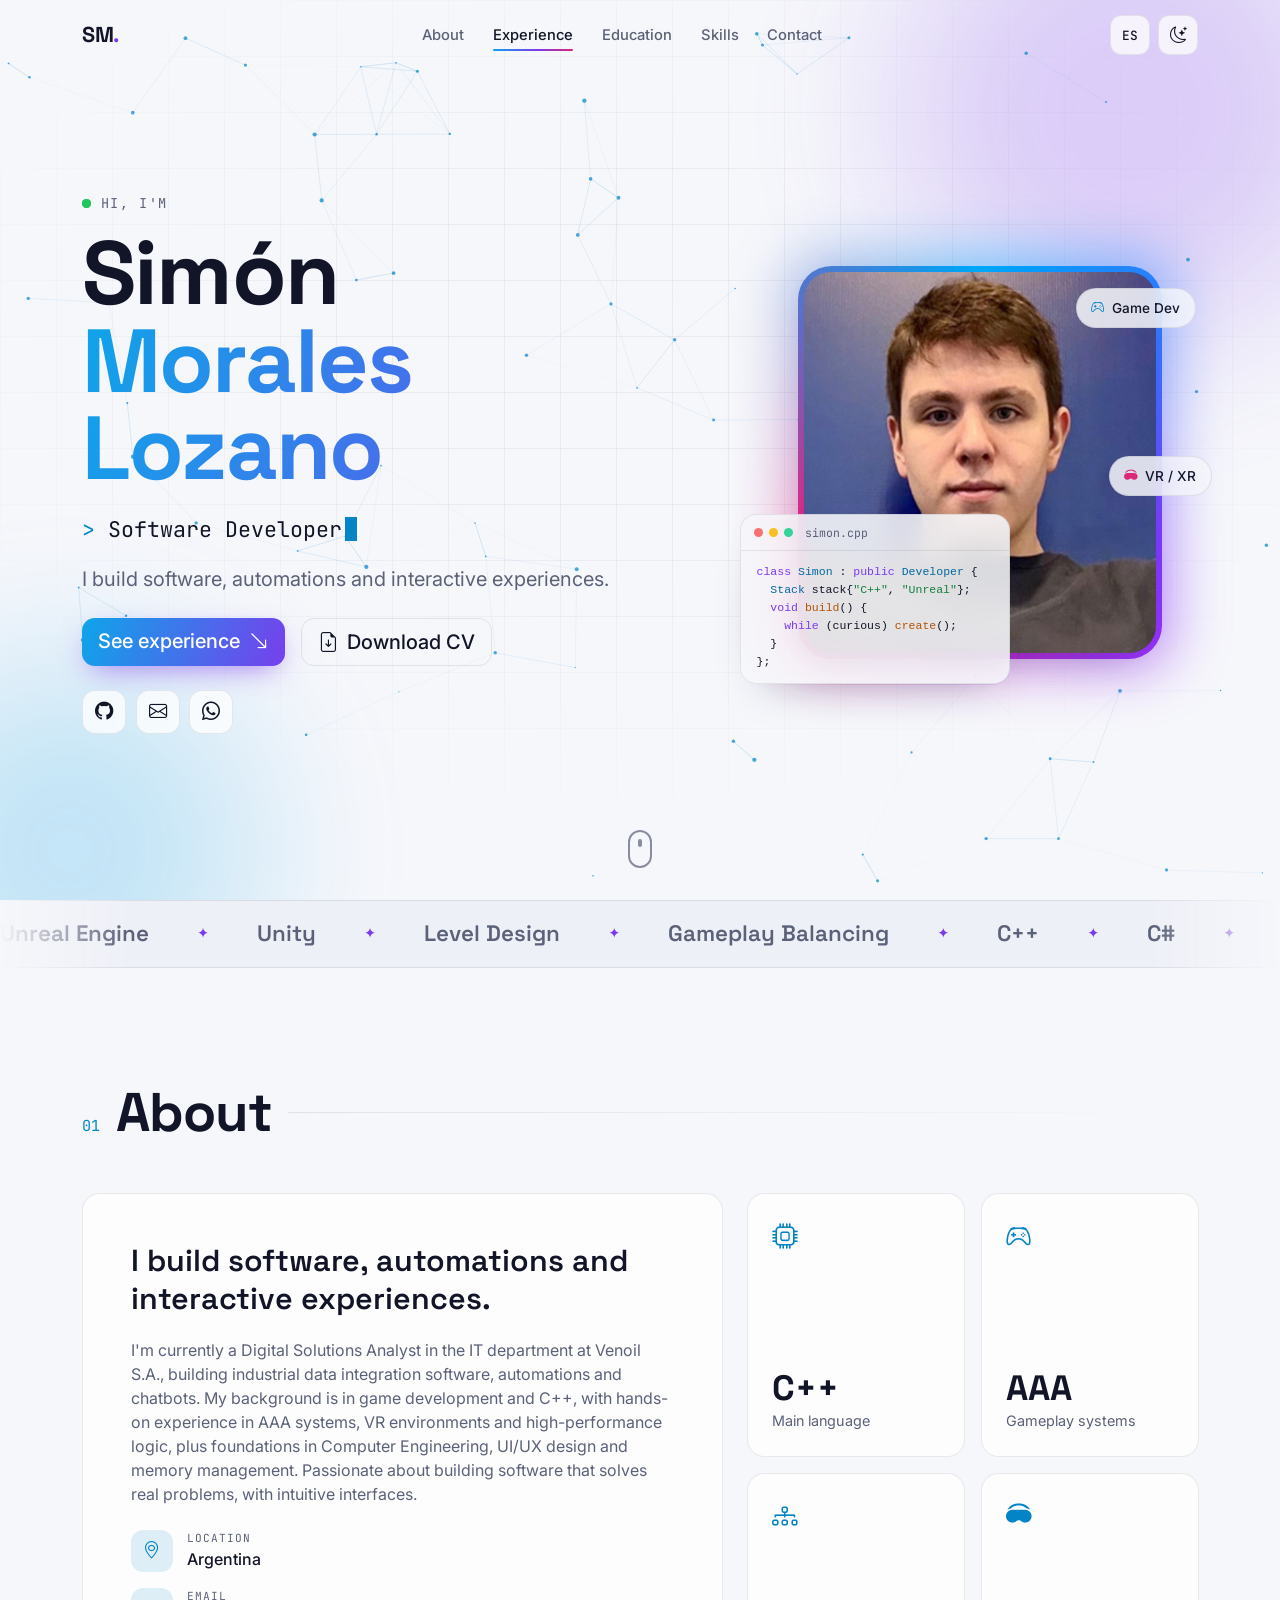
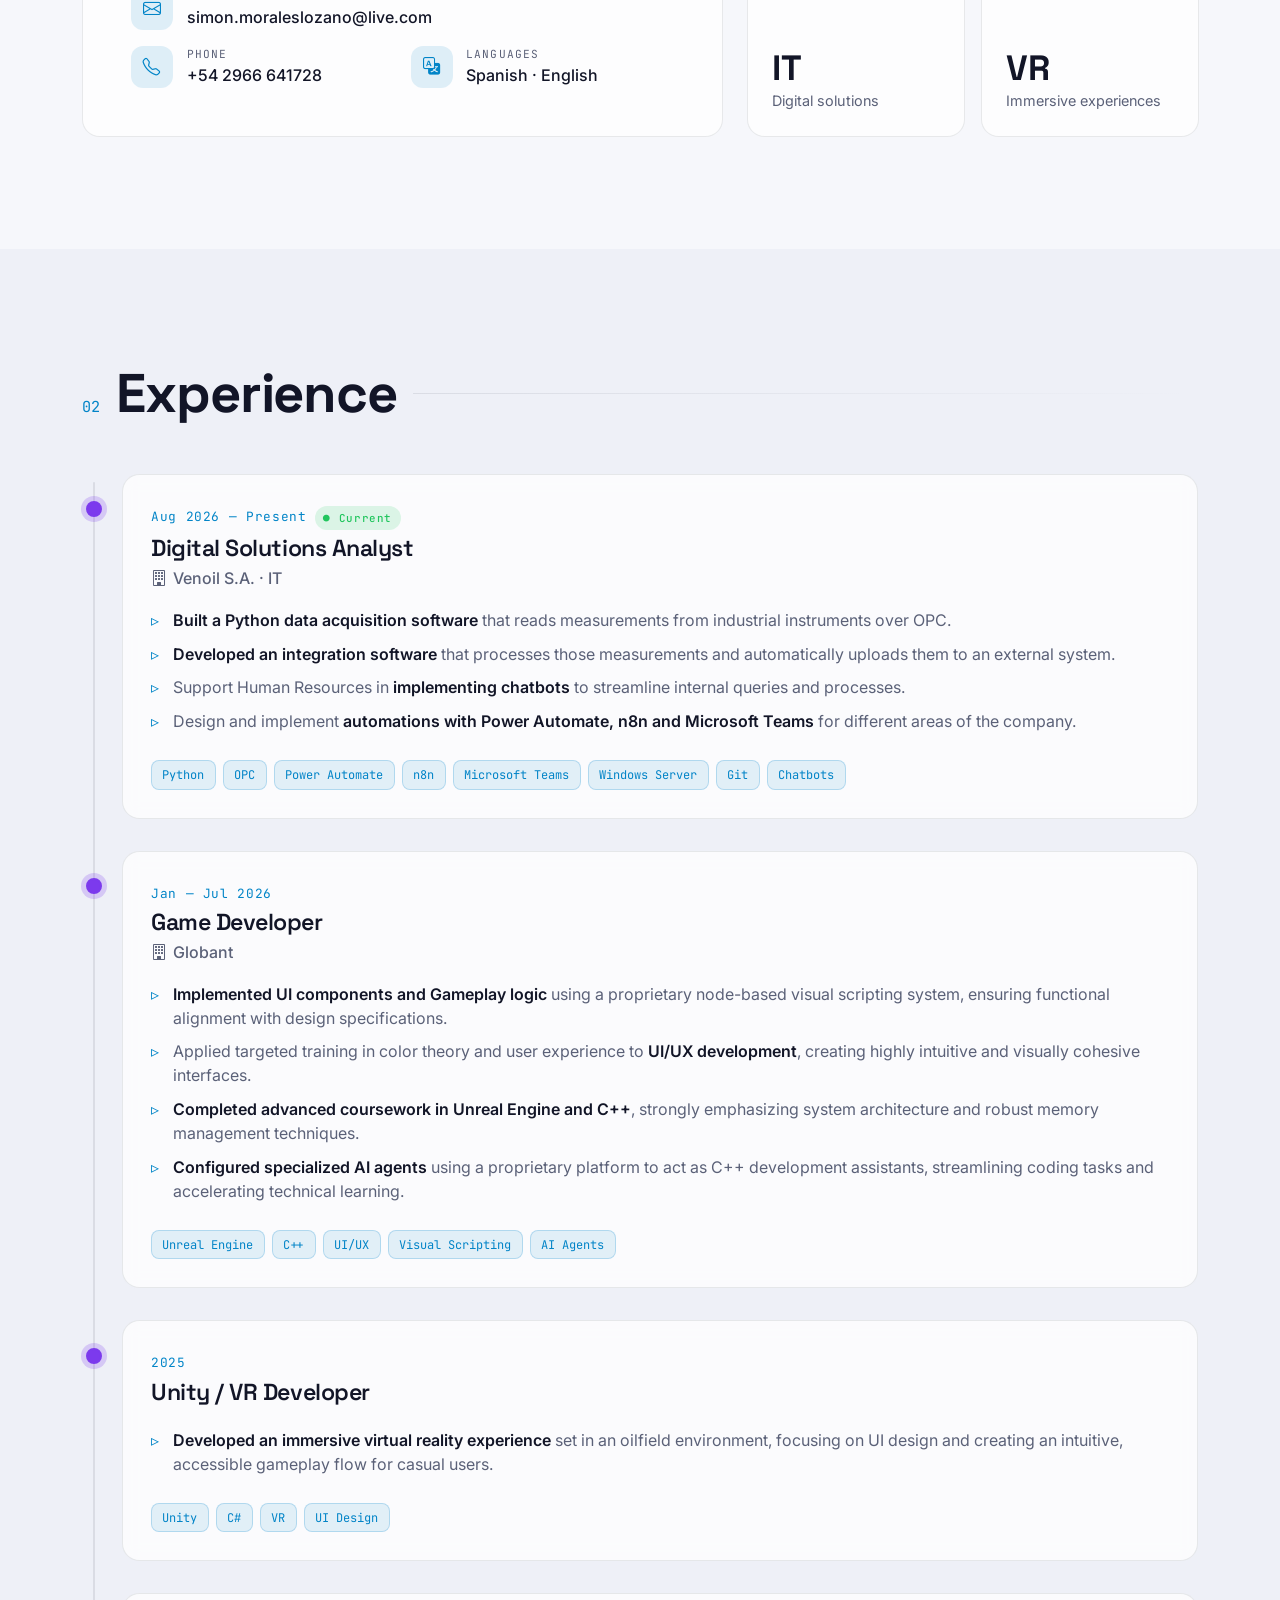
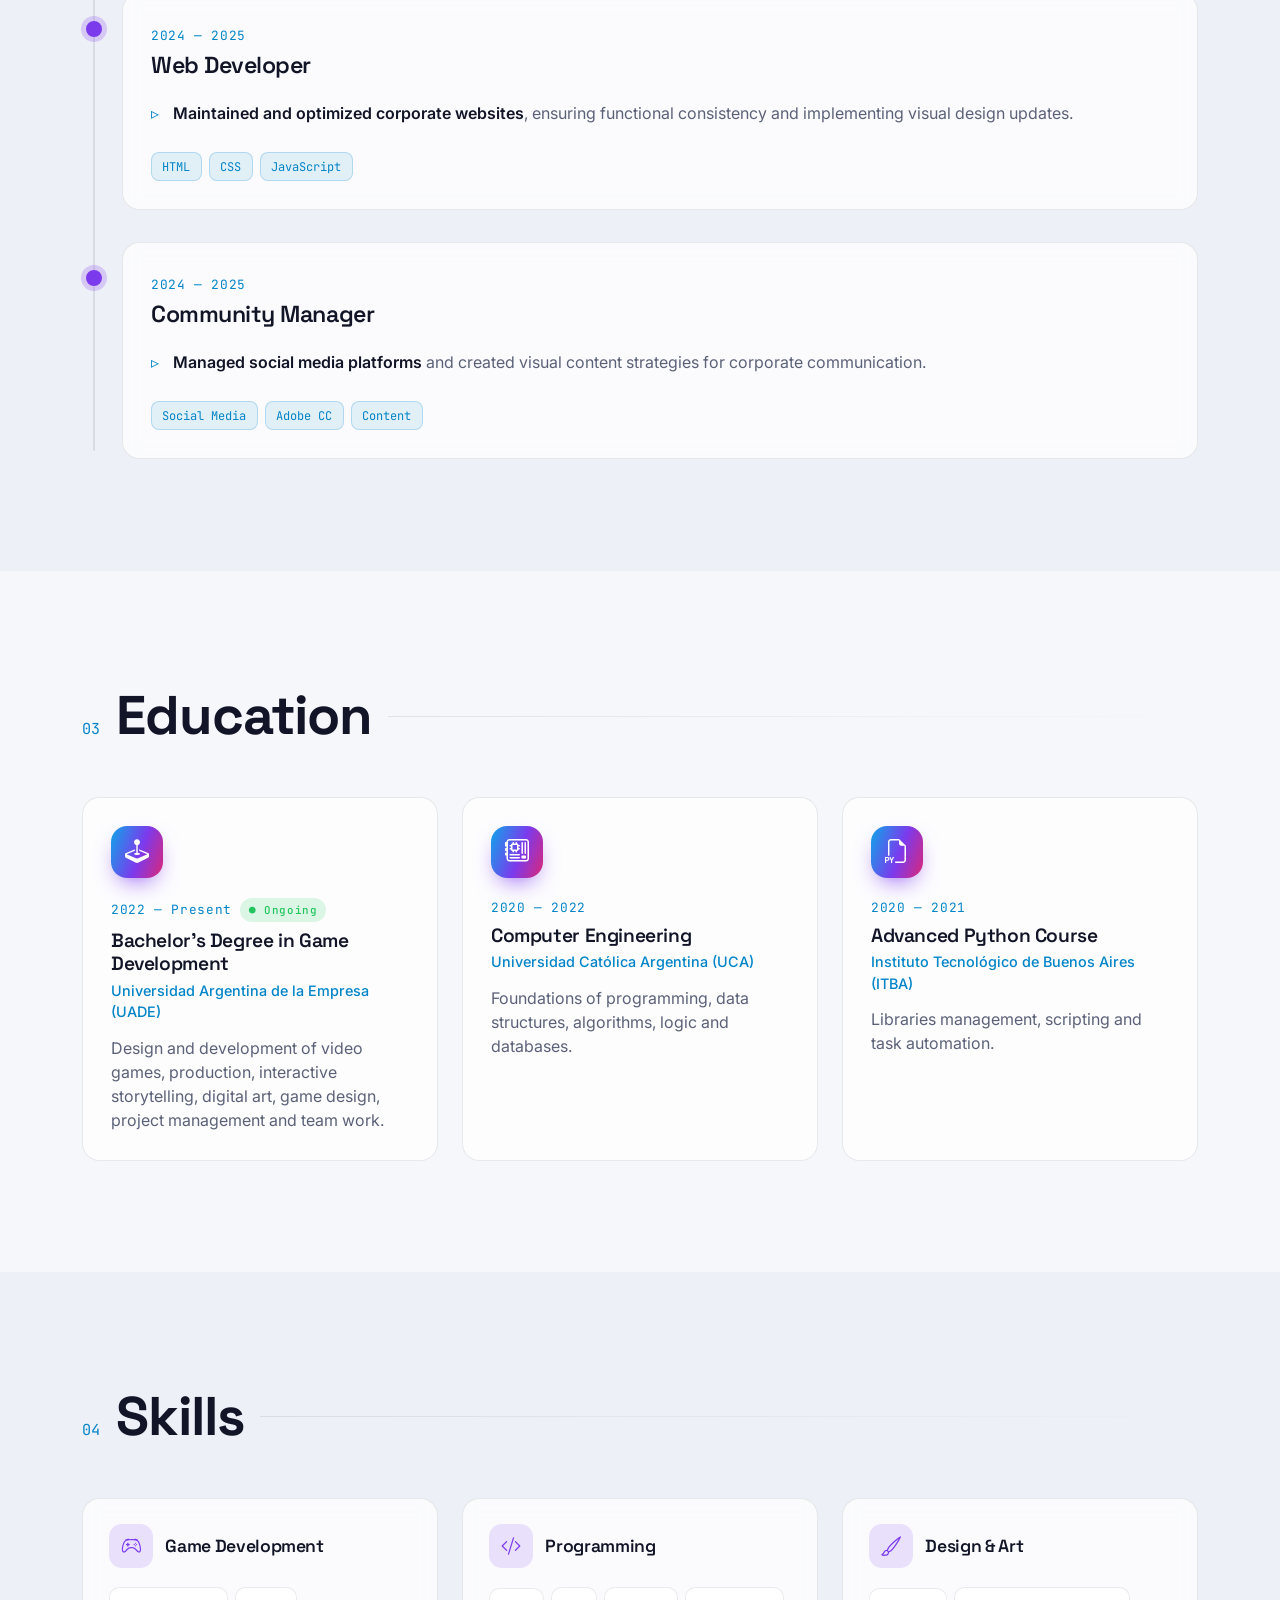
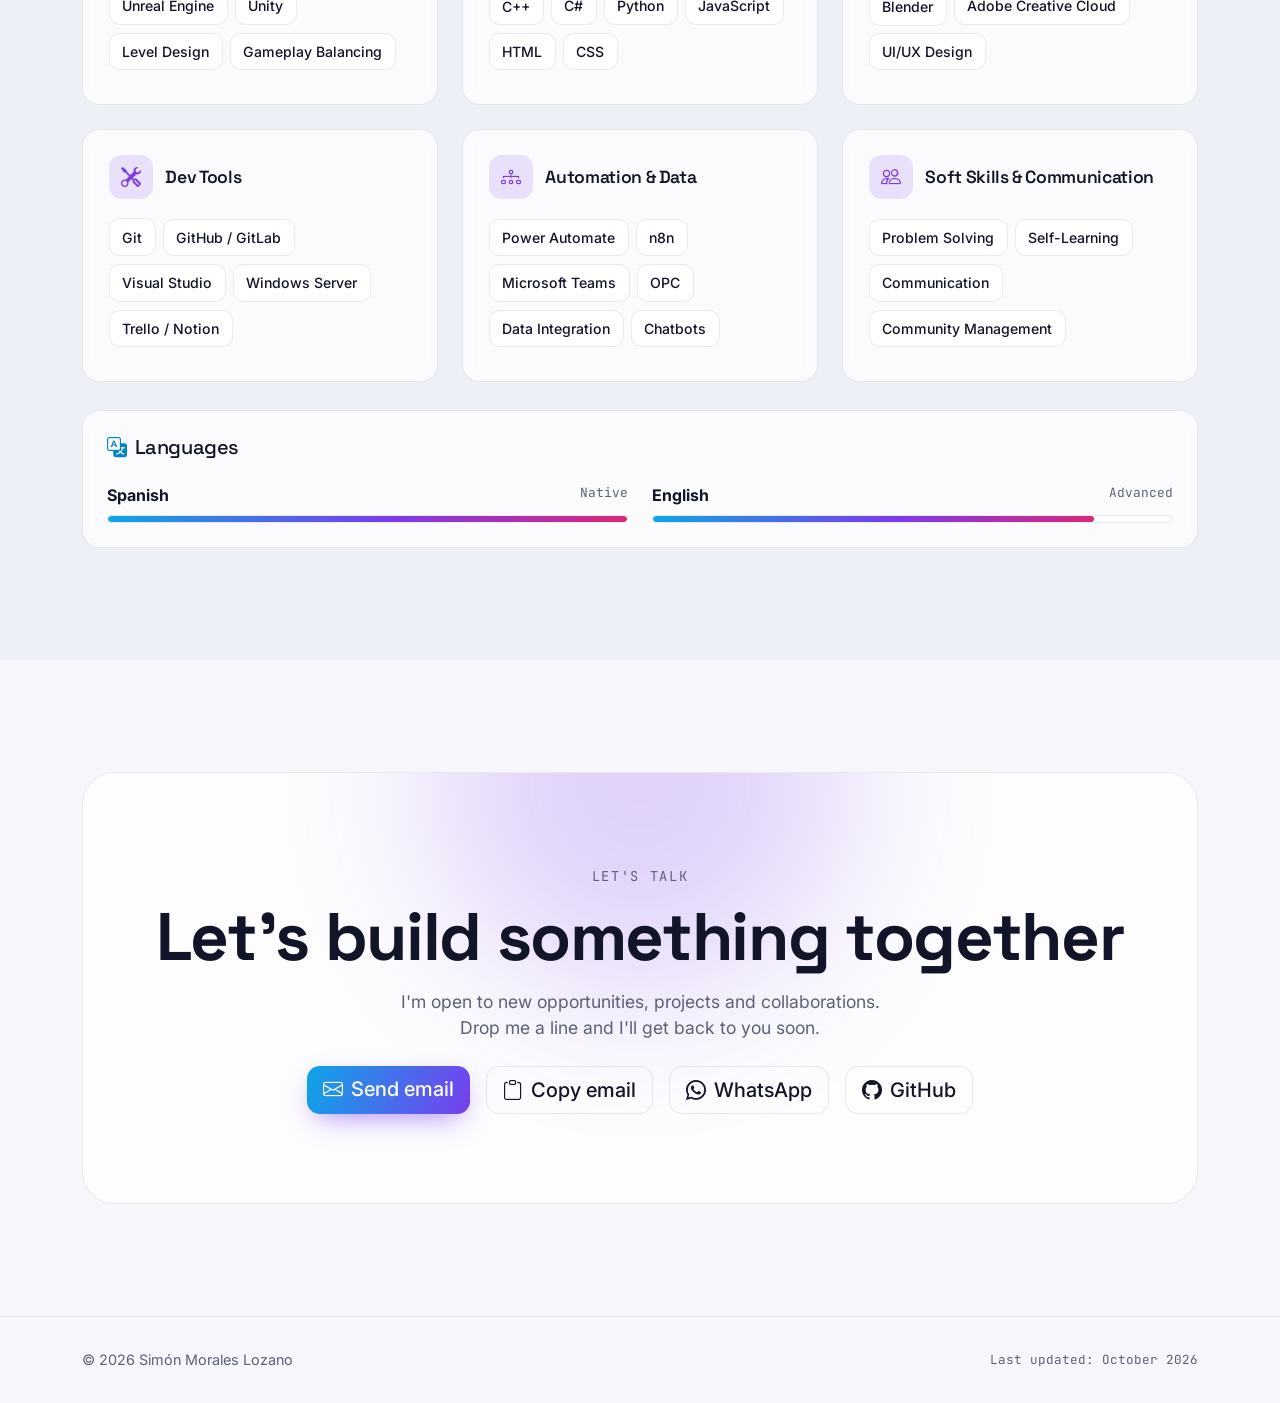
==== commit e582d48e: "Align About highlight cards with the summary card Co-Authored-By: Claude Opus 5.5 <noreply@anthropic" ====
--- a/index.html
+++ b/index.html
@@ -163,7 +163,7 @@
             </div>
           </div>
           <div class="col-lg-5">
-            <div class="row g-3 h-100" id="highlights"></div>
+            <div class="highlights-grid h-100" id="highlights"></div>
           </div>
         </div>
       </div>
--- a/css/style.css
+++ b/css/style.css
@@ -327,6 +327,7 @@
 .info-value a { color: inherit; text-decoration: none; }
 .info-value a:hover { color: var(--accent); }
 
+.highlights-grid { display: grid; grid-template-columns: repeat(2, minmax(0, 1fr)); grid-auto-rows: 1fr; gap: 1rem; }
 .highlight-card { height: 100%; padding: 1.5rem; display: flex; flex-direction: column; justify-content: space-between; min-height: 160px; }
 .highlight-card .bi { font-size: 1.6rem; color: var(--accent); }
 .highlight-value { font-family: var(--font-display); font-size: 2.2rem; font-weight: 700; line-height: 1; margin-top: 1rem; }
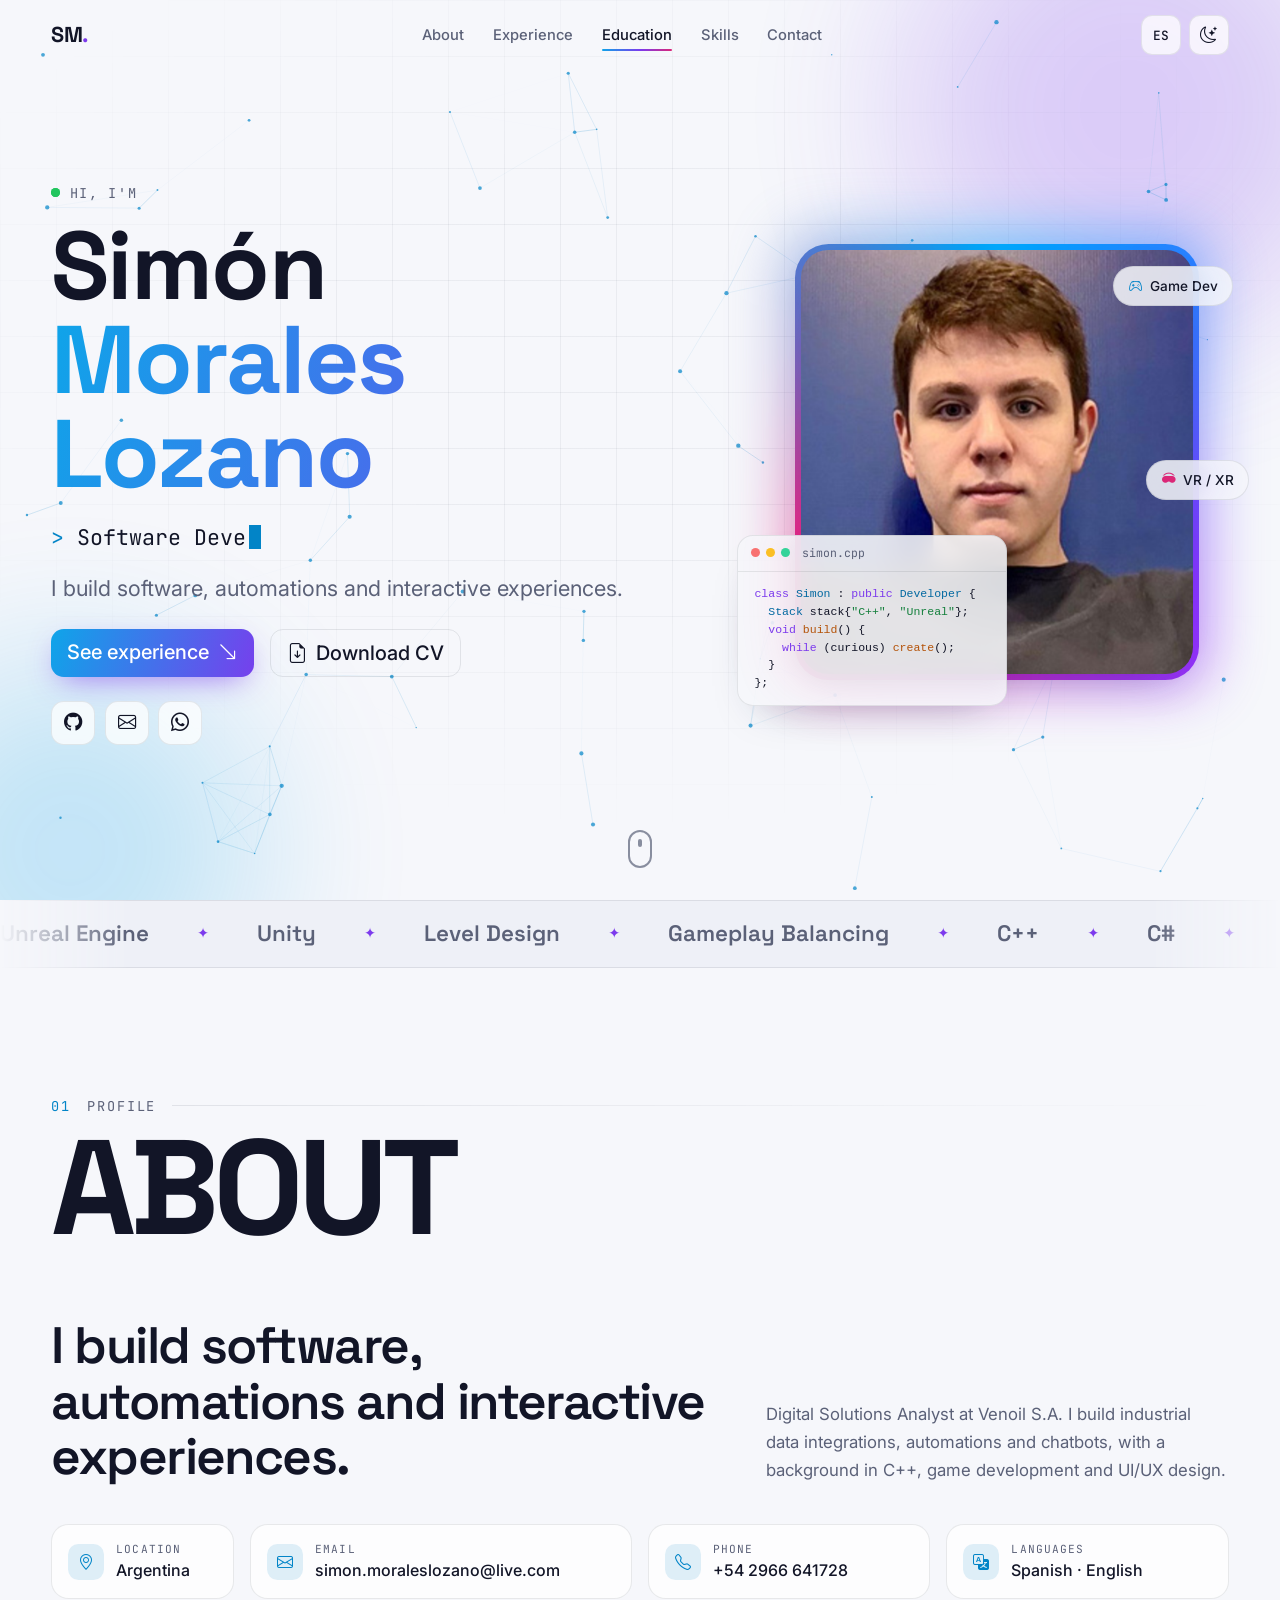
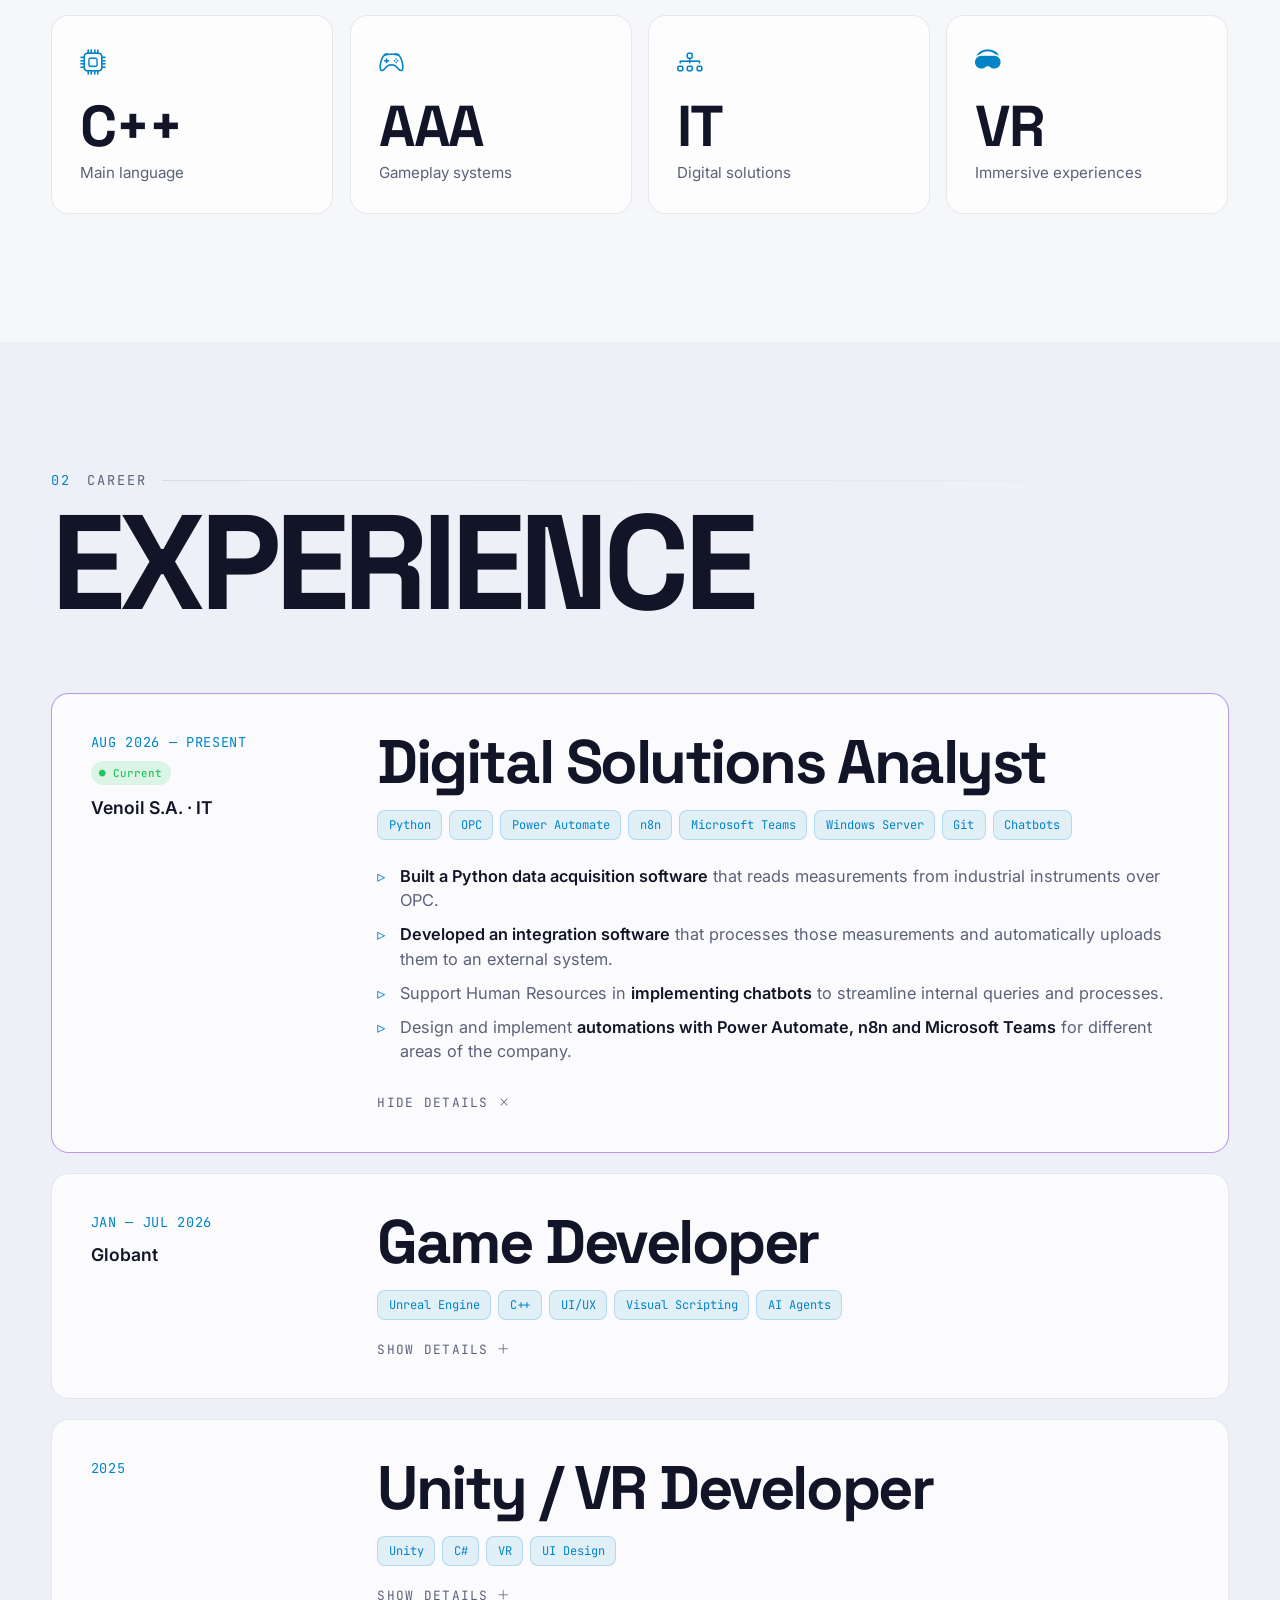
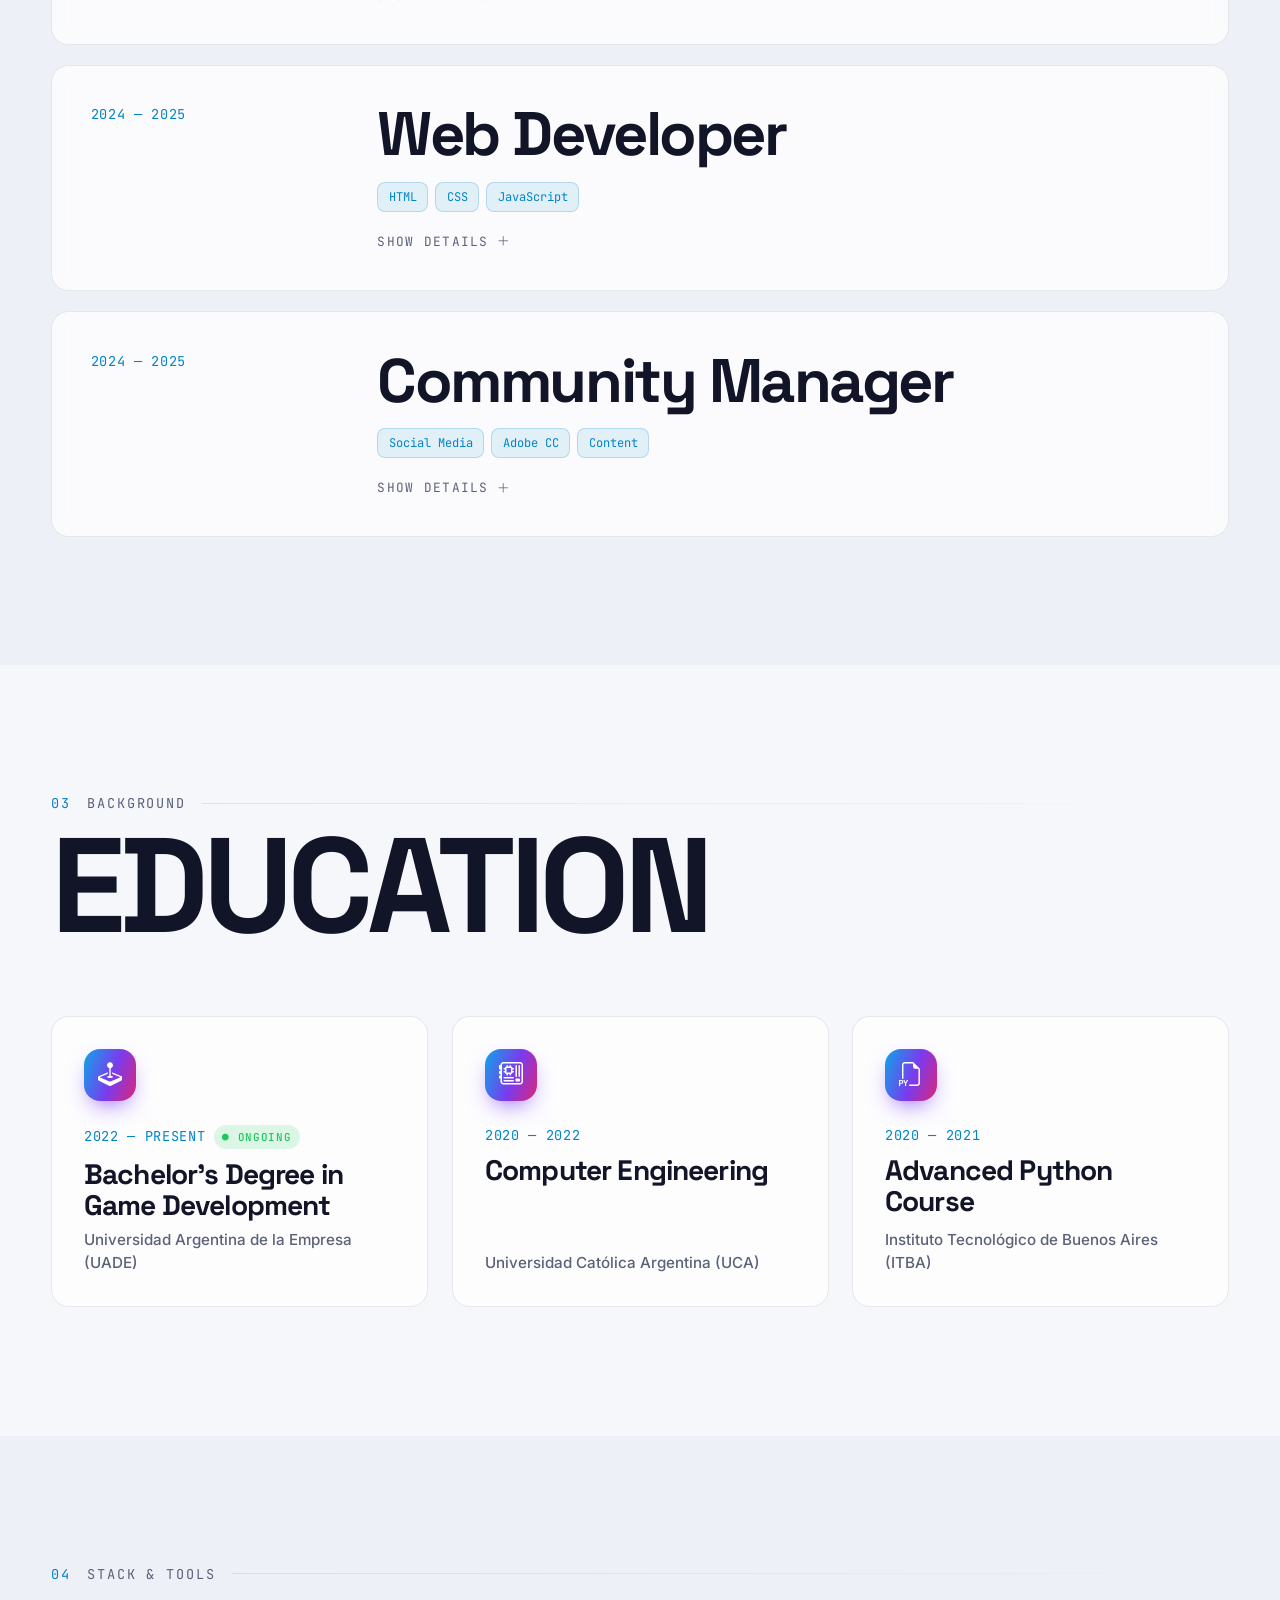
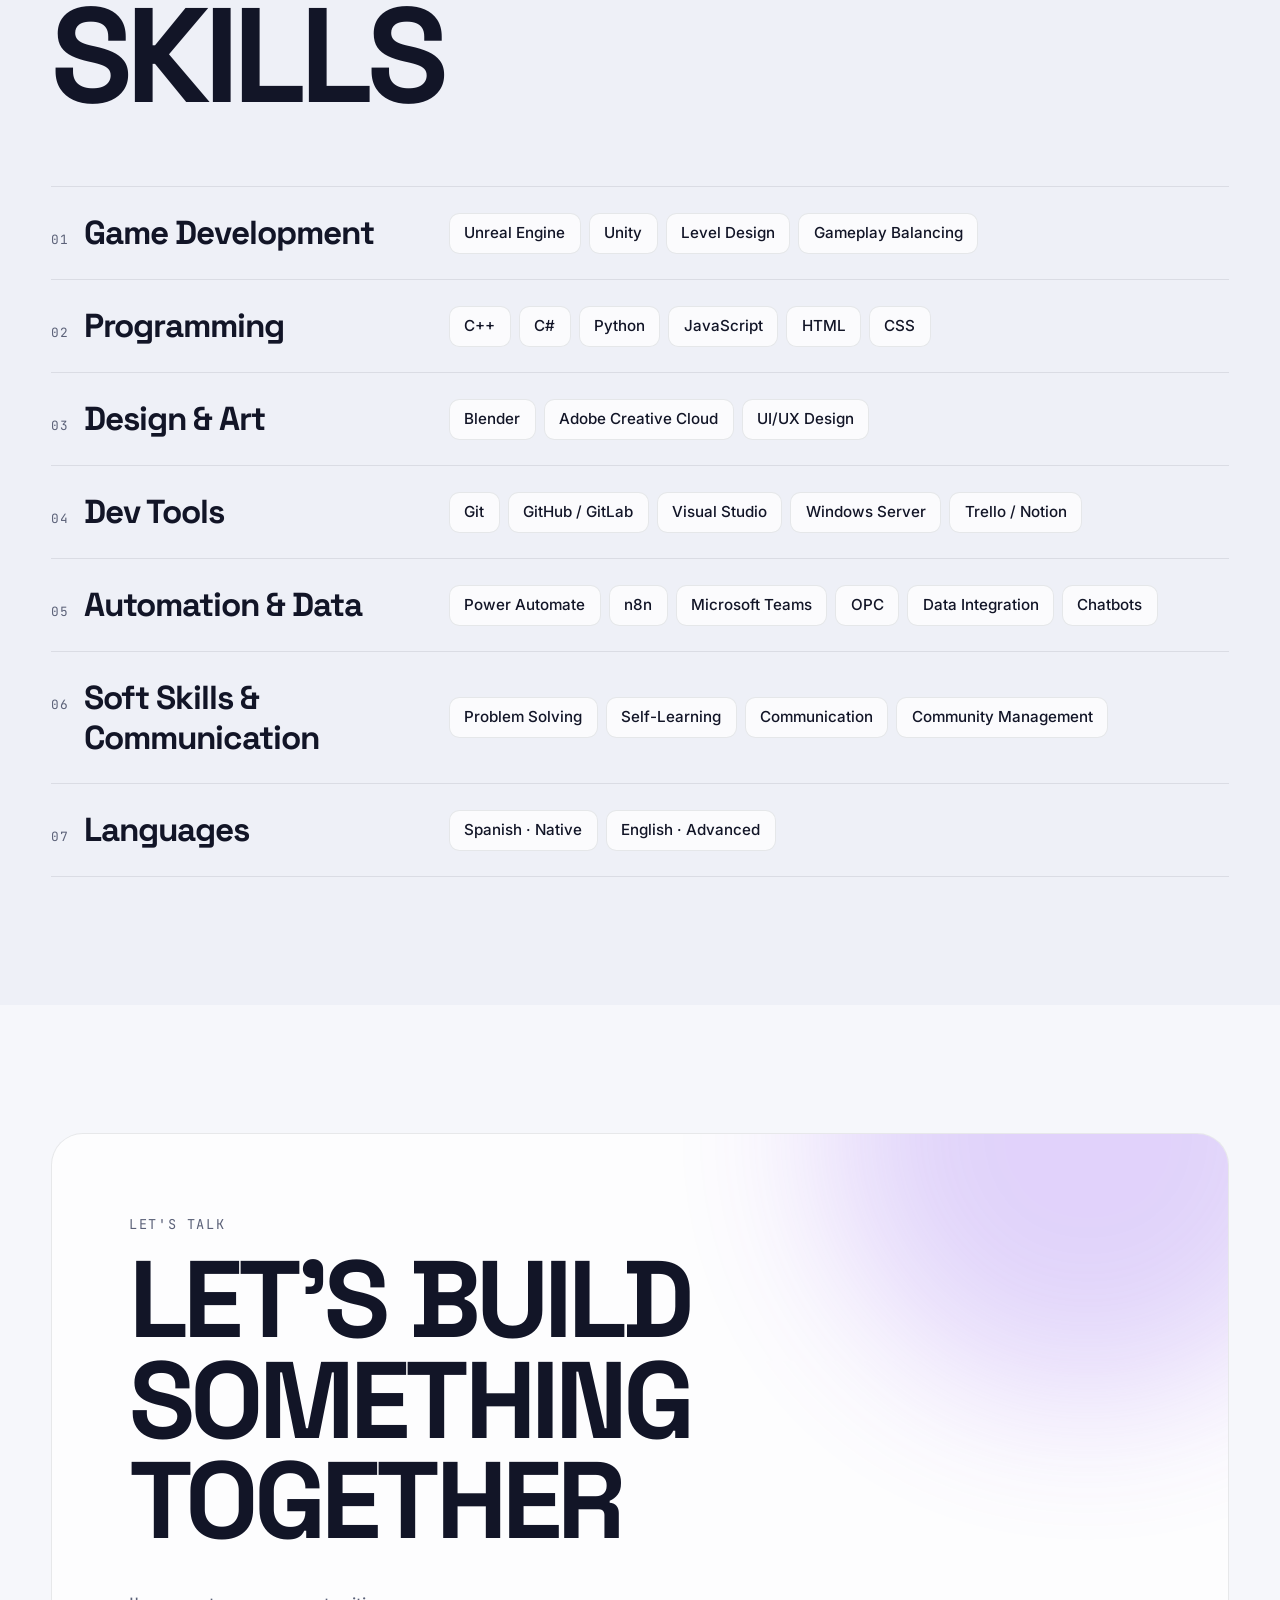
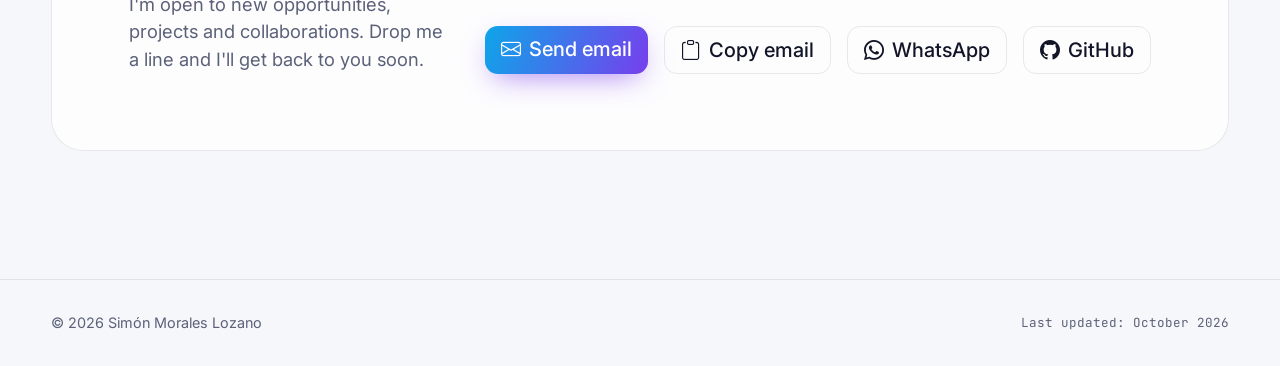
==== commit 1791cf11: "Wider layout with oversized section titles Keeps the current look (dark theme, gradient, particles, " ====
--- a/index.html
+++ b/index.html
@@ -148,24 +148,21 @@
     <section id="about" class="section">
       <div class="container">
         <div class="section-head reveal">
-          <span class="section-num">01</span>
+          <div class="section-meta"><span class="section-num">01</span><span class="section-kicker" data-i18n="kicker.about">Perfil</span></div>
           <h2 class="section-title" data-i18n="nav.about">Sobre mí</h2>
         </div>
 
-        <div class="row g-4 align-items-stretch">
+        <div class="row g-4 g-lg-5 align-items-end">
           <div class="col-lg-7 reveal">
-            <div class="card glass h-100">
-              <div class="card-body p-4 p-lg-5">
-                <p class="lead-big" id="aboutHeadline"></p>
-                <p class="text-body-secondary mb-4" id="aboutSummary"></p>
-                <div class="row g-3" id="aboutInfo"></div>
-              </div>
-            </div>
-          </div>
-          <div class="col-lg-5">
-            <div class="highlights-grid h-100" id="highlights"></div>
-          </div>
-        </div>
+            <p class="statement" id="aboutHeadline"></p>
+          </div>
+          <div class="col-lg-5 reveal" style="--delay:120ms">
+            <p class="about-summary" id="aboutSummary"></p>
+          </div>
+        </div>
+
+        <div class="row g-3 mt-4" id="aboutInfo"></div>
+        <div class="highlights-grid mt-3" id="highlights"></div>
       </div>
     </section>
 
@@ -173,13 +170,10 @@
     <section id="experience" class="section section-alt">
       <div class="container">
         <div class="section-head reveal">
-          <span class="section-num">02</span>
+          <div class="section-meta"><span class="section-num">02</span><span class="section-kicker" data-i18n="kicker.experience">Trayectoria</span></div>
           <h2 class="section-title" data-i18n="nav.experience">Experiencia</h2>
         </div>
-        <div class="timeline" id="timeline">
-          <div class="timeline-line" aria-hidden="true"><div class="timeline-fill"></div></div>
-          <div id="timelineItems"></div>
-        </div>
+        <div class="xp-list" id="timelineItems"></div>
       </div>
     </section>
 
@@ -187,7 +181,7 @@
     <section id="education" class="section">
       <div class="container">
         <div class="section-head reveal">
-          <span class="section-num">03</span>
+          <div class="section-meta"><span class="section-num">03</span><span class="section-kicker" data-i18n="kicker.education">Formación</span></div>
           <h2 class="section-title" data-i18n="nav.education">Educación</h2>
         </div>
         <div class="row g-4" id="educationList"></div>
@@ -198,21 +192,10 @@
     <section id="skills" class="section section-alt">
       <div class="container">
         <div class="section-head reveal">
-          <span class="section-num">04</span>
+          <div class="section-meta"><span class="section-num">04</span><span class="section-kicker" data-i18n="kicker.skills">Stack & herramientas</span></div>
           <h2 class="section-title">Skills</h2>
         </div>
-        <div class="row g-4" id="skillsList"></div>
-
-        <div class="row g-4 mt-1">
-          <div class="col-12 reveal">
-            <div class="card glass">
-              <div class="card-body p-4">
-                <h3 class="h5 mb-4"><i class="bi bi-translate text-accent me-2"></i><span data-i18n="skills.languages">Idiomas</span></h3>
-                <div class="row g-4" id="languagesList"></div>
-              </div>
-            </div>
-          </div>
-        </div>
+        <div class="skill-rows" id="skillsList"></div>
       </div>
     </section>
 
@@ -220,7 +203,7 @@
     <section id="projects" class="section d-none">
       <div class="container">
         <div class="section-head reveal">
-          <span class="section-num">05</span>
+          <div class="section-meta"><span class="section-num">05</span><span class="section-kicker" data-i18n="kicker.projects">Trabajos</span></div>
           <h2 class="section-title" data-i18n="nav.projects">Proyectos</h2>
         </div>
         <div class="row g-4" id="projectsList"></div>
@@ -232,12 +215,18 @@
       <div class="container">
         <div class="contact-card reveal">
           <div class="blob blob-3" aria-hidden="true"></div>
-          <p class="eyebrow justify-content-center"><span data-i18n="contact.eyebrow">¿Hablamos?</span></p>
+          <p class="eyebrow"><span data-i18n="contact.eyebrow">¿Hablamos?</span></p>
           <h2 class="contact-title" data-i18n="contact.title">Construyamos algo juntos</h2>
-          <p class="text-body-secondary mx-auto contact-sub" data-i18n="contact.sub">
-            Estoy abierto a nuevas oportunidades, proyectos y colaboraciones.
-          </p>
-          <div class="d-flex flex-wrap justify-content-center gap-3 mt-4" id="contactButtons"></div>
+          <div class="row g-4 align-items-end">
+            <div class="col-lg-4">
+              <p class="text-body-secondary contact-sub mb-0" data-i18n="contact.sub">
+                Estoy abierto a nuevas oportunidades, proyectos y colaboraciones.
+              </p>
+            </div>
+            <div class="col-lg-8">
+              <div class="d-flex flex-wrap justify-content-lg-end gap-3" id="contactButtons"></div>
+            </div>
+          </div>
         </div>
       </div>
     </section>
--- a/css/style.css
+++ b/css/style.css
@@ -195,14 +195,14 @@
 }
 @keyframes ping { 75%, 100% { transform: scale(2.6); opacity: 0; } }
 
-.hero-title { font-size: clamp(2.8rem, 7.5vw, 5.6rem); font-weight: 700; line-height: .98; margin-bottom: 1.25rem; }
+.hero-title { font-size: clamp(3rem, 7.5vw, 7.5rem); font-weight: 700; line-height: .98; margin-bottom: 1.25rem; }
 .hero-role { font-family: var(--font-mono); font-size: clamp(1rem, 2.2vw, 1.35rem); min-height: 1.6em; color: var(--text); margin-bottom: 1rem; }
 .caret {
   display: inline-block; width: .55em; height: 1.1em; margin-left: 3px; vertical-align: -.15em;
   background: var(--accent); animation: blink 1s steps(1) infinite;
 }
 @keyframes blink { 50% { opacity: 0; } }
-.hero-lead { font-size: clamp(1.05rem, 1.6vw, 1.25rem); color: var(--muted); max-width: 34rem; }
+.hero-lead { font-size: clamp(1.15rem, 1.7vw, 1.45rem); color: var(--muted); max-width: 36rem; }
 
 .hero-in { opacity: 0; transform: translateY(28px); animation: hero-in .9s var(--ease-out) forwards; animation-delay: calc(var(--d) * 120ms + 150ms); }
 @keyframes hero-in { to { opacity: 1; transform: none; } }
@@ -216,7 +216,7 @@
 .hero-social a:hover { transform: translateY(-4px); border-color: var(--accent); color: var(--accent); }
 
 /* Portrait */
-.portrait-wrap { position: relative; max-width: 400px; margin-inline: auto; padding: 1.5rem; }
+.portrait-wrap { position: relative; max-width: 440px; margin-inline: auto; padding: 1.5rem; }
 .portrait { position: relative; aspect-ratio: 468 / 506; border-radius: 2rem; transform-style: preserve-3d; transition: transform .3s var(--ease-out); }
 .portrait img {
   position: relative; z-index: 1; width: 100%; height: 100%; object-fit: cover; border-radius: 1.7rem;
@@ -288,17 +288,33 @@
 .marquee-item::after { content: "✦"; font-size: .9rem; color: var(--accent-2); }
 @keyframes marquee { to { transform: translateX(-50%); } }
 
+/* ---------- Layout ancho ---------- */
+.container { max-width: 1600px; padding-inline: clamp(1rem, 4vw, 3.5rem); }
+
 /* ---------- Sections ---------- */
-.section { position: relative; padding: 7rem 0; z-index: 1; }
+.section { position: relative; padding: 8rem 0; z-index: 1; }
 .section-alt { background: var(--bg-alt); }
-.section-head { display: flex; align-items: baseline; gap: 1rem; margin-bottom: 3rem; }
-.section-num { font-family: var(--font-mono); font-size: .95rem; color: var(--accent); }
-.section-title { font-size: clamp(2.2rem, 5vw, 3.4rem); font-weight: 700; margin: 0; position: relative; }
-.section-head::after {
-  content: ""; flex: 1; height: 1px; background: linear-gradient(90deg, var(--border), transparent); align-self: center;
+.section-head { margin-bottom: clamp(2.5rem, 5vw, 4.5rem); }
+.section-meta {
+  display: flex; align-items: center; gap: 1rem; margin-bottom: .75rem;
+  font-family: var(--font-mono); font-size: .85rem; text-transform: uppercase; letter-spacing: .14em;
+}
+.section-num { color: var(--accent); }
+.section-kicker { color: var(--muted); }
+.section-meta::after {
+  content: ""; flex: 1; height: 1px; background: linear-gradient(90deg, var(--border), transparent);
   transform: scaleX(0); transform-origin: left; transition: transform 1.2s var(--ease-out) .3s;
 }
-.section-head.is-visible::after { transform: scaleX(1); }
+.section-head.is-visible .section-meta::after { transform: scaleX(1); }
+
+/* Títulos gigantes que "suben" al entrar en pantalla */
+.section-title {
+  font-size: clamp(3rem, 10.5vw, 10rem); font-weight: 700; line-height: .9; letter-spacing: -.045em;
+  text-transform: uppercase; margin: 0; overflow: hidden; padding-bottom: .04em;
+}
+.st-inner { display: inline-block; transform: translateY(105%); transition: transform 1.1s var(--ease-out); }
+.section-head.is-visible .st-inner { transform: none; }
+.section-head.reveal { opacity: 1; transform: none; }
 @media (max-width: 767.98px) { .section { padding: 5rem 0; } }
 
 /* ---------- Cards ---------- */
@@ -315,43 +331,57 @@
 }
 .spotlight:hover::before { opacity: 1; }
 
-.lead-big { font-family: var(--font-display); font-size: clamp(1.4rem, 2.6vw, 1.9rem); font-weight: 600; line-height: 1.25; margin-bottom: 1.25rem; }
-
-.info-item { display: flex; gap: .85rem; align-items: center; }
+/* ---------- Sobre mí ---------- */
+.statement {
+  font-family: var(--font-display); font-size: clamp(1.9rem, 4vw, 3.6rem); font-weight: 600;
+  line-height: 1.08; letter-spacing: -.03em; margin: 0;
+}
+.about-summary { font-size: clamp(1.05rem, 1.3vw, 1.2rem); color: var(--muted); line-height: 1.65; margin: 0; }
+
+.info-item { display: flex; flex-direction: row; gap: .75rem; align-items: center; text-align: left; padding: 1rem; height: 100%; }
 .info-icon {
-  flex: none; width: 42px; height: 42px; border-radius: .75rem; display: grid; place-items: center;
-  background: color-mix(in srgb, var(--accent) 12%, transparent); color: var(--accent); font-size: 1.1rem;
+  flex: none; width: 36px; height: 36px; border-radius: .65rem; display: grid; place-items: center;
+  background: color-mix(in srgb, var(--accent) 12%, transparent); color: var(--accent); font-size: 1rem;
 }
 .info-label { font-family: var(--font-mono); font-size: .7rem; text-transform: uppercase; letter-spacing: .1em; color: var(--muted); }
 .info-value { font-weight: 500; word-break: break-word; }
 .info-value a { color: inherit; text-decoration: none; }
 .info-value a:hover { color: var(--accent); }
 
-.highlights-grid { display: grid; grid-template-columns: repeat(2, minmax(0, 1fr)); grid-auto-rows: 1fr; gap: 1rem; }
-.highlight-card { height: 100%; padding: 1.5rem; display: flex; flex-direction: column; justify-content: space-between; min-height: 160px; }
+.highlights-grid { display: grid; grid-template-columns: repeat(2, minmax(0, 1fr)); gap: 1rem; }
+@media (min-width: 992px) { .highlights-grid { grid-template-columns: repeat(4, minmax(0, 1fr)); } }
+.highlight-card { height: 100%; padding: 1.75rem; display: flex; flex-direction: column; justify-content: space-between; min-height: 190px; }
 .highlight-card .bi { font-size: 1.6rem; color: var(--accent); }
-.highlight-value { font-family: var(--font-display); font-size: 2.2rem; font-weight: 700; line-height: 1; margin-top: 1rem; }
-.highlight-label { color: var(--muted); font-size: .9rem; margin-top: .35rem; }
-
-/* ---------- Timeline ---------- */
-.timeline { position: relative; padding-left: 2.5rem; }
-.timeline-line { position: absolute; left: 11px; top: 8px; bottom: 8px; width: 2px; background: var(--border); border-radius: 2px; }
-.timeline-fill { position: absolute; inset: 0 0 auto 0; height: 0; background: var(--gradient); border-radius: 2px; box-shadow: 0 0 12px var(--accent-2); }
-.tl-item { position: relative; margin-bottom: 2rem; }
-.tl-item:last-child { margin-bottom: 0; }
-.tl-dot {
-  position: absolute; left: calc(-2.5rem + 4px); top: 1.7rem; width: 16px; height: 16px; border-radius: 50%;
-  background: var(--bg); border: 2px solid var(--border); transition: border-color .4s, box-shadow .4s, background .4s;
-}
-.tl-item.is-visible .tl-dot { border-color: var(--accent-2); background: var(--accent-2); box-shadow: 0 0 0 5px color-mix(in srgb, var(--accent-2) 22%, transparent); }
-.tl-card { padding: 1.75rem; }
-.tl-period { font-family: var(--font-mono); font-size: .8rem; color: var(--accent); letter-spacing: .05em; }
-.tl-title { font-size: 1.45rem; font-weight: 600; margin: .35rem 0 .2rem; }
-.tl-company { display: inline-flex; align-items: center; gap: .4rem; color: var(--muted); font-weight: 500; }
-.tl-list { list-style: none; padding: 0; margin: 1.1rem 0 0; }
-.tl-list li { position: relative; padding-left: 1.4rem; margin-bottom: .6rem; color: var(--muted); }
+.highlight-value { font-family: var(--font-display); font-size: clamp(2.6rem, 4.5vw, 4rem); font-weight: 700; line-height: 1; letter-spacing: -.04em; margin-top: 1rem; }
+.highlight-label { color: var(--muted); font-size: .95rem; margin-top: .4rem; }
+
+/* ---------- Experiencia ---------- */
+.xp-list { display: grid; gap: 1.25rem; }
+.xp-item { padding: clamp(1.5rem, 3vw, 2.5rem); }
+.xp-item.is-current { border-color: color-mix(in srgb, var(--accent-2) 45%, var(--border)); }
+.tl-period { font-family: var(--font-mono); font-size: .85rem; color: var(--accent); letter-spacing: .05em; text-transform: uppercase; }
+.tl-company { color: var(--text); font-weight: 600; font-size: 1.1rem; margin-top: .6rem; }
+.xp-title {
+  font-size: clamp(2rem, 4.8vw, 4.4rem); font-weight: 700; line-height: .98; letter-spacing: -.04em; margin: 0;
+  transition: color .3s;
+}
+.xp-item:hover .xp-title { color: var(--accent); }
+.tl-list { list-style: none; padding: 0; margin: 1.5rem 0 0; max-width: 60rem; }
+.tl-list li { position: relative; padding-left: 1.4rem; margin-bottom: .6rem; color: var(--muted); font-size: 1.02rem; }
 .tl-list li::before { content: "▹"; position: absolute; left: 0; color: var(--accent); }
 .tl-list strong { color: var(--text); font-weight: 600; }
+
+.xp-toggle {
+  display: inline-flex; align-items: center; gap: .5rem; margin-top: 1.25rem; padding: 0; border: 0; background: none;
+  font-family: var(--font-mono); font-size: .8rem; text-transform: uppercase; letter-spacing: .1em; color: var(--muted);
+  transition: color .2s;
+}
+.xp-toggle:hover { color: var(--accent); }
+.xp-toggle .bi { transition: transform .35s var(--ease-out); }
+.xp-toggle:not(.collapsed) .bi { transform: rotate(45deg); }
+.xp-toggle .when-open { display: none; }
+.xp-toggle:not(.collapsed) .when-open { display: inline; }
+.xp-toggle:not(.collapsed) .when-closed { display: none; }
 
 .tag {
   display: inline-block; font-family: var(--font-mono); font-size: .75rem; padding: .3rem .65rem; border-radius: .5rem;
@@ -359,42 +389,39 @@
   border: 1px solid color-mix(in srgb, var(--accent) 22%, transparent);
 }
 .tags { display: flex; flex-wrap: wrap; gap: .45rem; margin-top: 1.1rem; }
-
-/* ---------- Education ---------- */
-.edu-card { padding: 1.75rem; height: 100%; display: flex; flex-direction: column; }
+.badge-current {
+  font-family: var(--font-mono); font-size: .68rem; font-weight: 500; padding: .25rem .55rem; border-radius: 999px;
+  background: color-mix(in srgb, #22c55e 15%, transparent); color: #22c55e; white-space: nowrap; display: inline-block; margin-top: .5rem;
+}
+
+/* ---------- Educación ---------- */
+.edu-card { padding: 2rem; height: 100%; display: flex; flex-direction: column; }
+.edu-card .badge-current { margin-left: .5rem; margin-top: 0; vertical-align: middle; }
 .edu-icon {
   width: 52px; height: 52px; border-radius: 1rem; display: grid; place-items: center; font-size: 1.5rem; color: #fff;
-  background: var(--gradient); box-shadow: 0 10px 25px -10px var(--accent-2); margin-bottom: 1.25rem;
+  background: var(--gradient); box-shadow: 0 10px 25px -10px var(--accent-2); margin-bottom: 1.5rem;
   transition: transform .5s var(--ease-out);
 }
 .edu-card:hover .edu-icon { transform: rotate(-8deg) scale(1.08); }
-.edu-title { font-size: 1.2rem; font-weight: 600; margin: .4rem 0 .3rem; }
-.edu-school { color: var(--accent); font-size: .9rem; font-weight: 500; margin-bottom: .8rem; }
-.badge-current {
-  font-family: var(--font-mono); font-size: .68rem; font-weight: 500; padding: .25rem .55rem; border-radius: 999px;
-  background: color-mix(in srgb, #22c55e 15%, transparent); color: #22c55e; margin-left: .5rem; vertical-align: middle; white-space: nowrap; display: inline-block;
-}
-
-/* ---------- Skills ---------- */
-.skill-card { padding: 1.6rem; height: 100%; }
-.skill-head { display: flex; align-items: center; gap: .8rem; margin-bottom: 1.2rem; }
-.skill-head .bi {
-  width: 44px; height: 44px; border-radius: .8rem; display: grid; place-items: center; font-size: 1.25rem;
-  background: color-mix(in srgb, var(--accent-2) 14%, transparent); color: var(--accent-2);
-}
-.skill-head h3 { font-size: 1.1rem; margin: 0; font-weight: 600; }
+.edu-title { font-size: clamp(1.5rem, 2.2vw, 2rem); font-weight: 700; line-height: 1.1; letter-spacing: -.03em; margin: .6rem 0 .5rem; }
+.edu-school { color: var(--muted); font-size: .95rem; font-weight: 500; margin-top: auto; }
+
+/* ---------- Skills: filas ---------- */
+.skill-rows { border-top: 1px solid var(--border); }
+.skill-row { padding: 1.6rem 0; border-bottom: 1px solid var(--border); transition: background .3s; }
+.skill-cat {
+  display: flex; align-items: baseline; gap: 1rem; margin: 0;
+  font-size: clamp(1.5rem, 2.6vw, 2.4rem); font-weight: 700; letter-spacing: -.03em; transition: color .3s, transform .4s var(--ease-out);
+}
+.skill-row:hover .skill-cat { color: var(--accent); transform: translateX(6px); }
+.skill-idx { font-family: var(--font-mono); font-size: .8rem; font-weight: 400; color: var(--muted); letter-spacing: .05em; }
+.skill-pills { display: flex; flex-wrap: wrap; gap: .5rem; }
 .skill-pill {
-  display: inline-block; padding: .45rem .8rem; border-radius: .65rem; font-size: .88rem; font-weight: 500;
-  background: var(--surface-hover); border: 1px solid var(--border); margin: 0 .4rem .5rem 0;
+  display: inline-block; padding: .5rem .9rem; border-radius: .65rem; font-size: .95rem; font-weight: 500;
+  background: var(--surface); border: 1px solid var(--border);
   transition: transform .25s var(--ease-out), border-color .2s, color .2s;
 }
 .skill-pill:hover { transform: translateY(-3px); border-color: var(--accent); color: var(--accent); }
-
-.lang-row { display: flex; justify-content: space-between; margin-bottom: .55rem; }
-.lang-level { font-family: var(--font-mono); font-size: .8rem; color: var(--muted); }
-.lang-bar { height: 8px; border-radius: 999px; background: var(--surface-hover); border: 1px solid var(--border); overflow: hidden; }
-.lang-bar span { display: block; height: 100%; width: 0; background: var(--gradient); border-radius: inherit; transition: width 1.6s var(--ease-out) .2s; }
-.is-visible .lang-bar span { width: var(--w); }
 
 /* ---------- Projects ---------- */
 .project-card { overflow: hidden; height: 100%; display: flex; flex-direction: column; }
@@ -407,12 +434,15 @@
 
 /* ---------- Contact ---------- */
 .contact-card {
-  position: relative; overflow: hidden; isolation: isolate; text-align: center;
-  padding: clamp(3rem, 7vw, 6rem) 1.5rem; border-radius: 2rem; border: 1px solid var(--border); background: var(--surface);
-}
-.blob-3 { width: 420px; height: 420px; background: var(--accent-2); top: -200px; left: 50%; margin-left: -210px; opacity: .35; }
-.contact-title { font-size: clamp(2.2rem, 6vw, 4.2rem); font-weight: 700; line-height: 1.05; margin-bottom: 1rem; }
-.contact-sub { max-width: 32rem; font-size: 1.1rem; }
+  position: relative; overflow: hidden; isolation: isolate;
+  padding: clamp(2.5rem, 6vw, 5.5rem); border-radius: 2rem; border: 1px solid var(--border); background: var(--surface);
+}
+.blob-3 { width: 520px; height: 520px; background: var(--accent-2); top: -260px; right: -120px; opacity: .3; }
+.contact-title {
+  font-size: clamp(2.8rem, 8.5vw, 8.5rem); font-weight: 700; line-height: .92; letter-spacing: -.045em;
+  text-transform: uppercase; margin-bottom: 2.5rem; max-width: 14ch;
+}
+.contact-sub { max-width: 30rem; font-size: 1.15rem; }
 
 /* ---------- Footer ---------- */
 .footer { padding: 2rem 0; border-top: 1px solid var(--border); color: var(--muted); font-size: .9rem; position: relative; z-index: 1; }
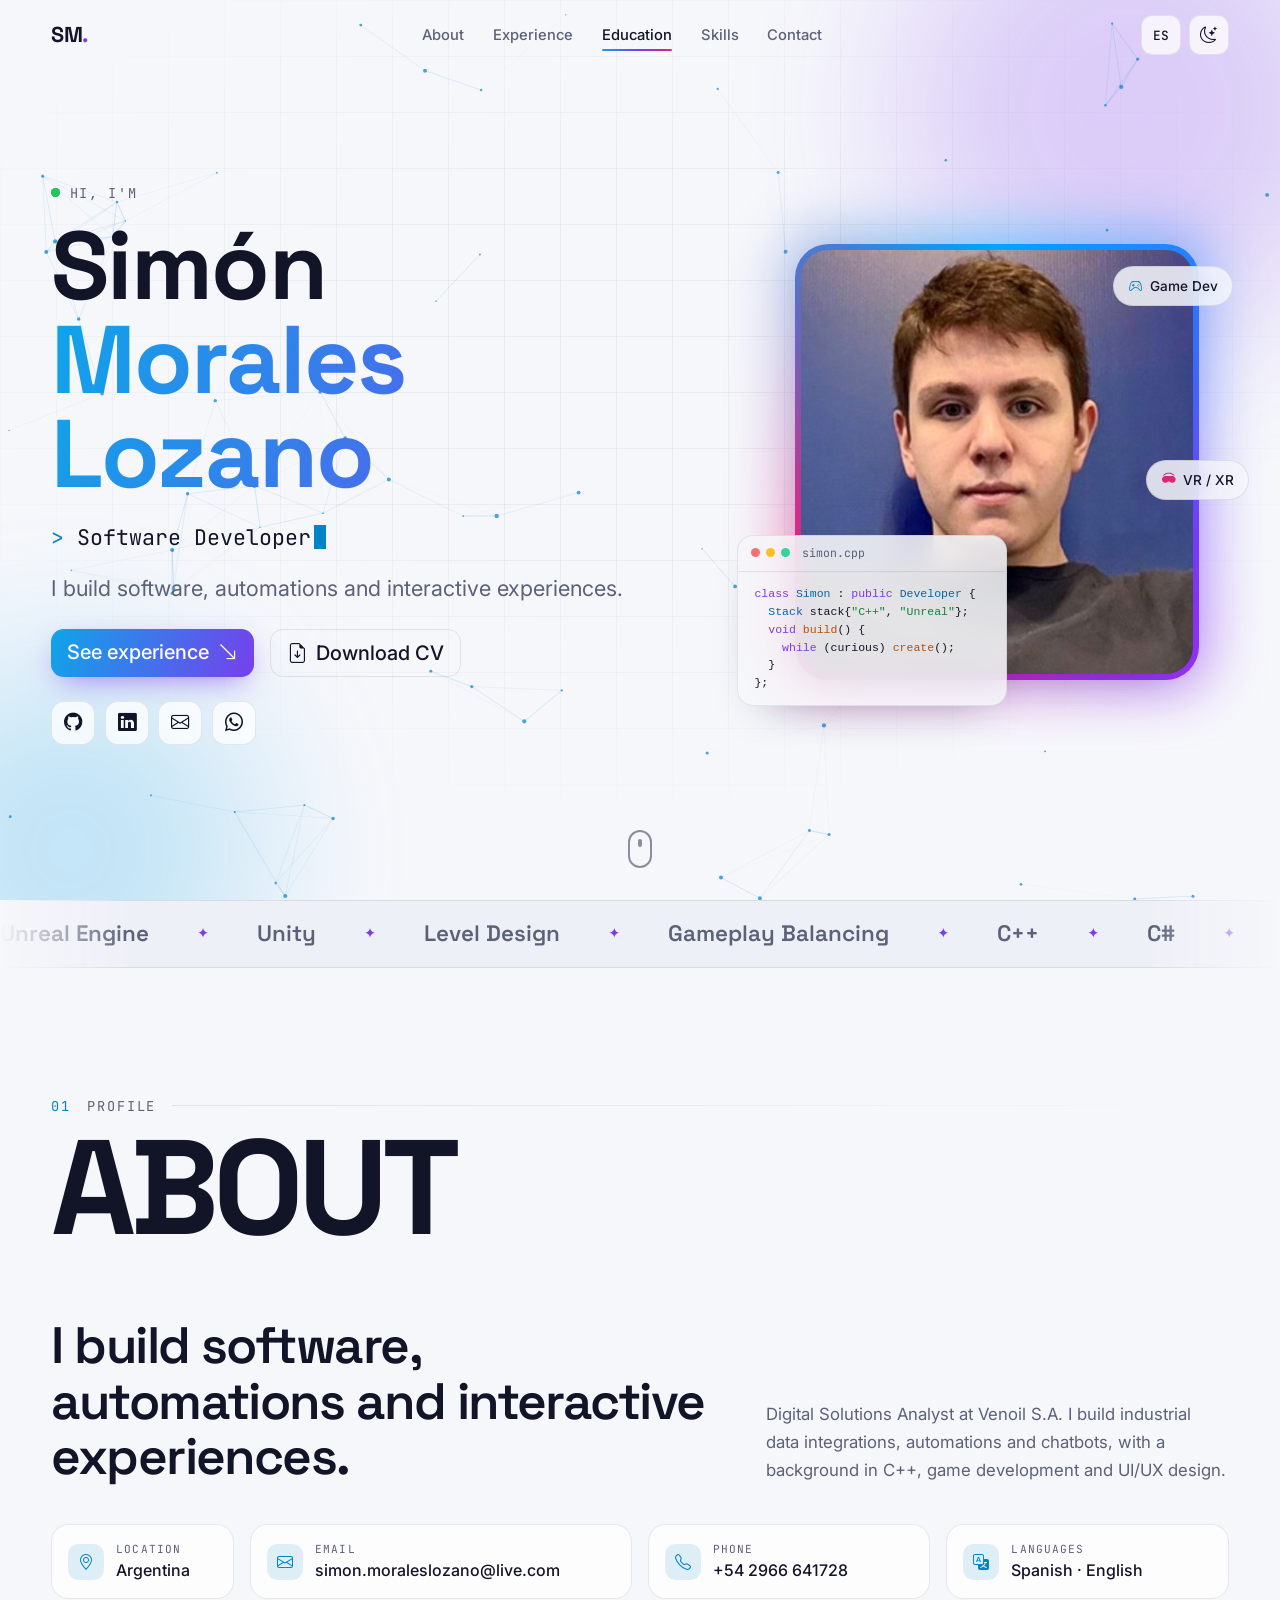
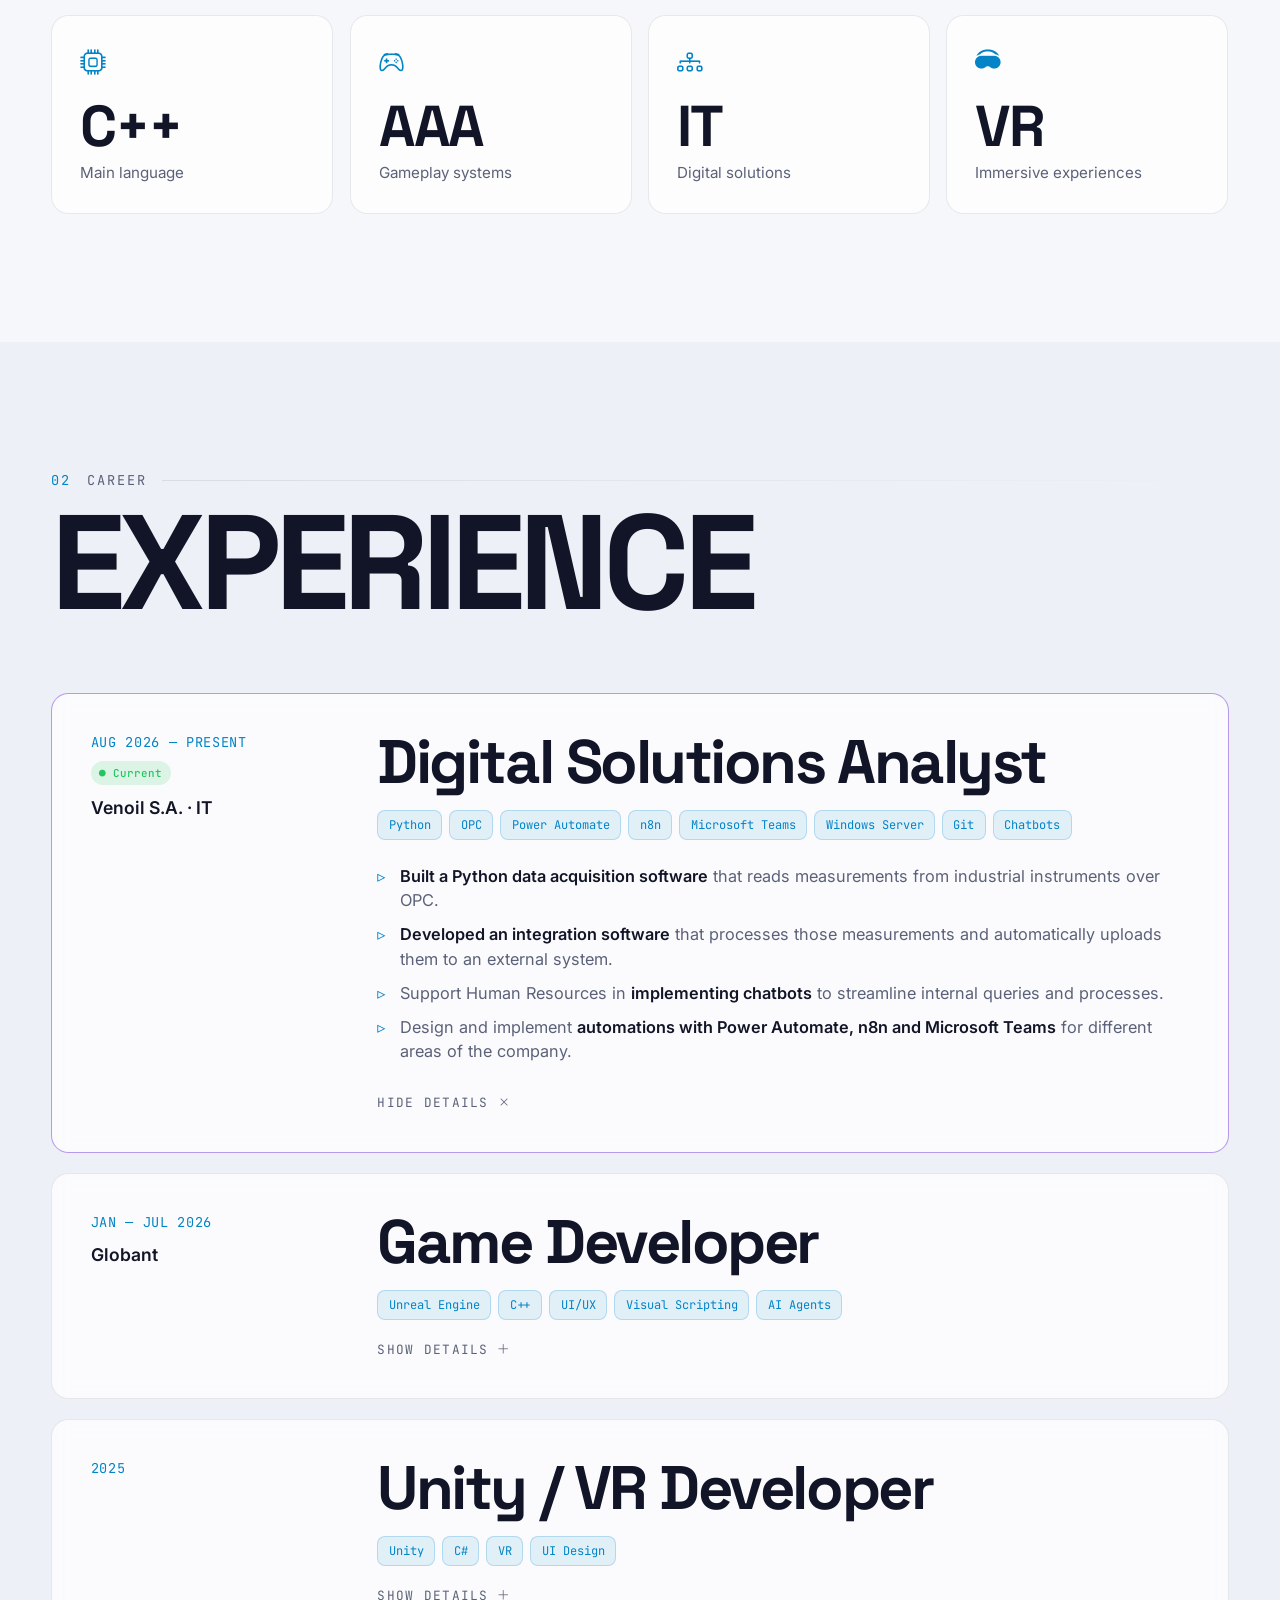
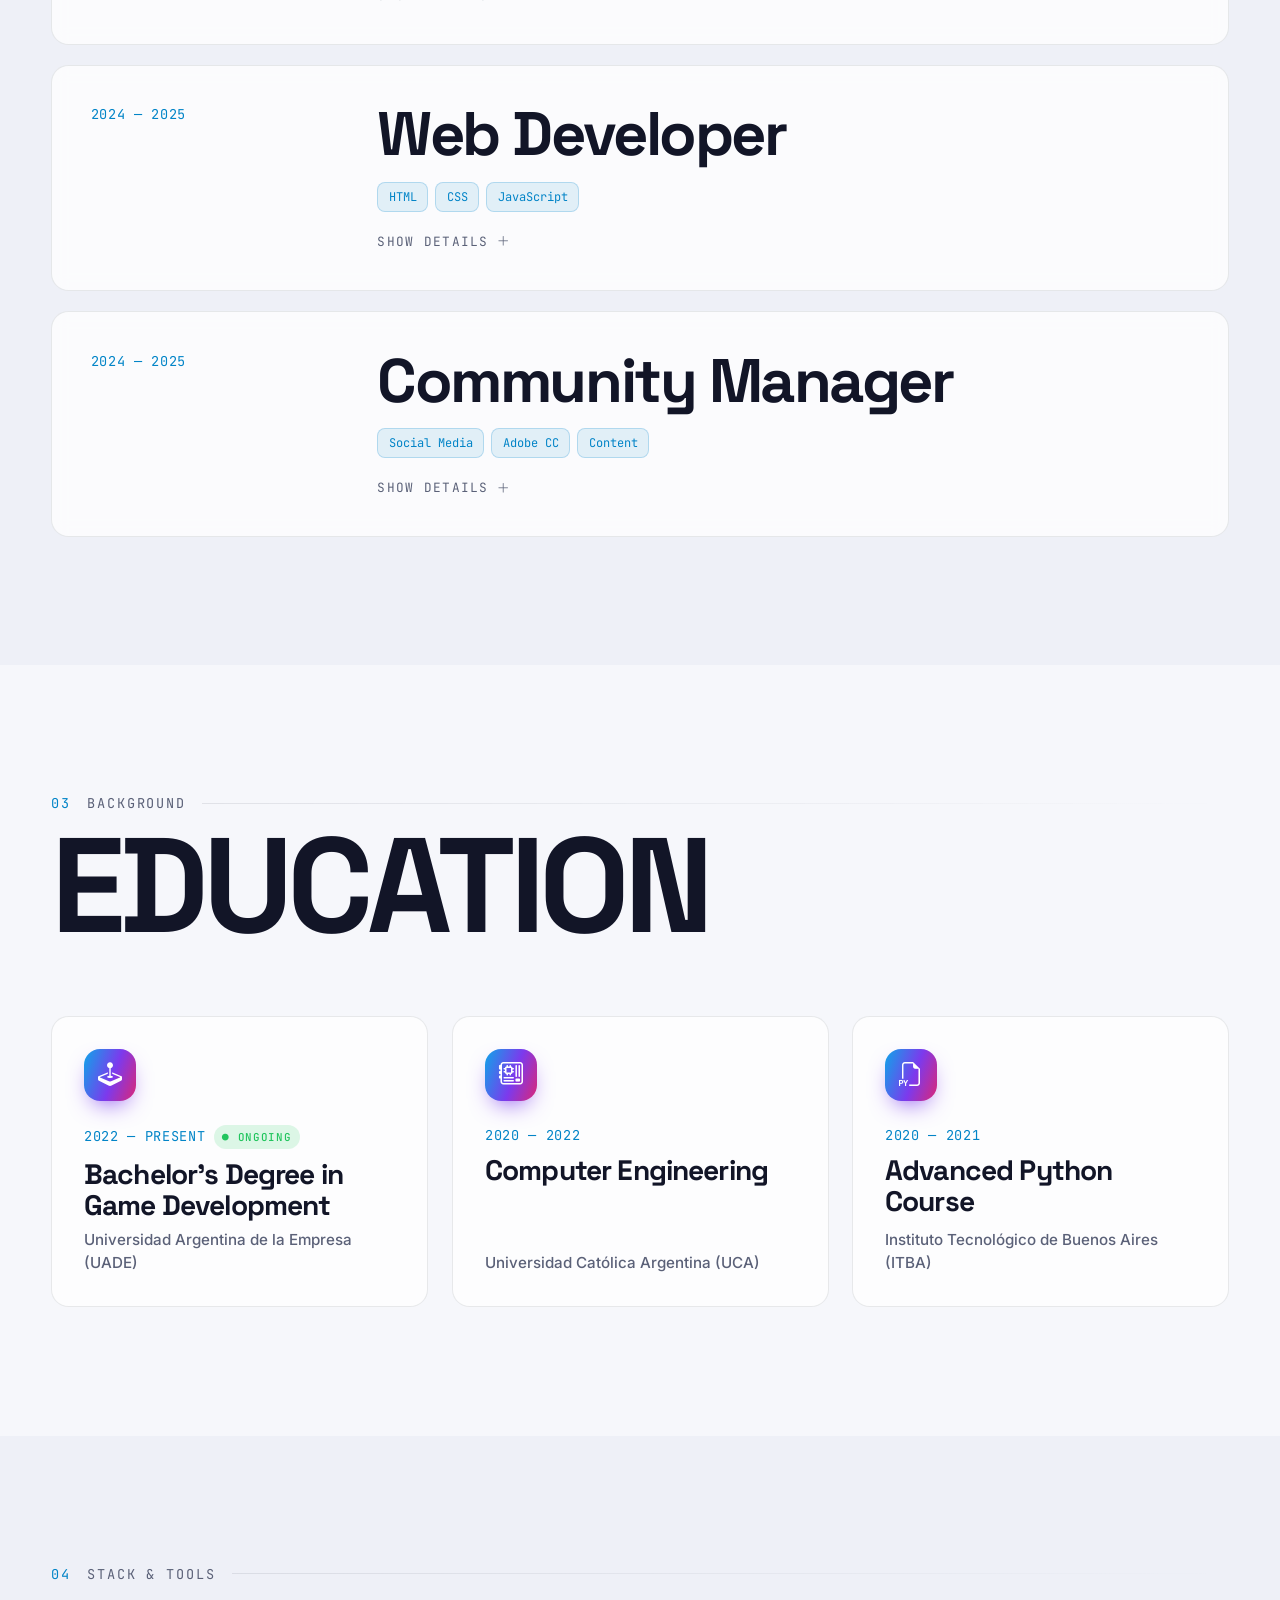
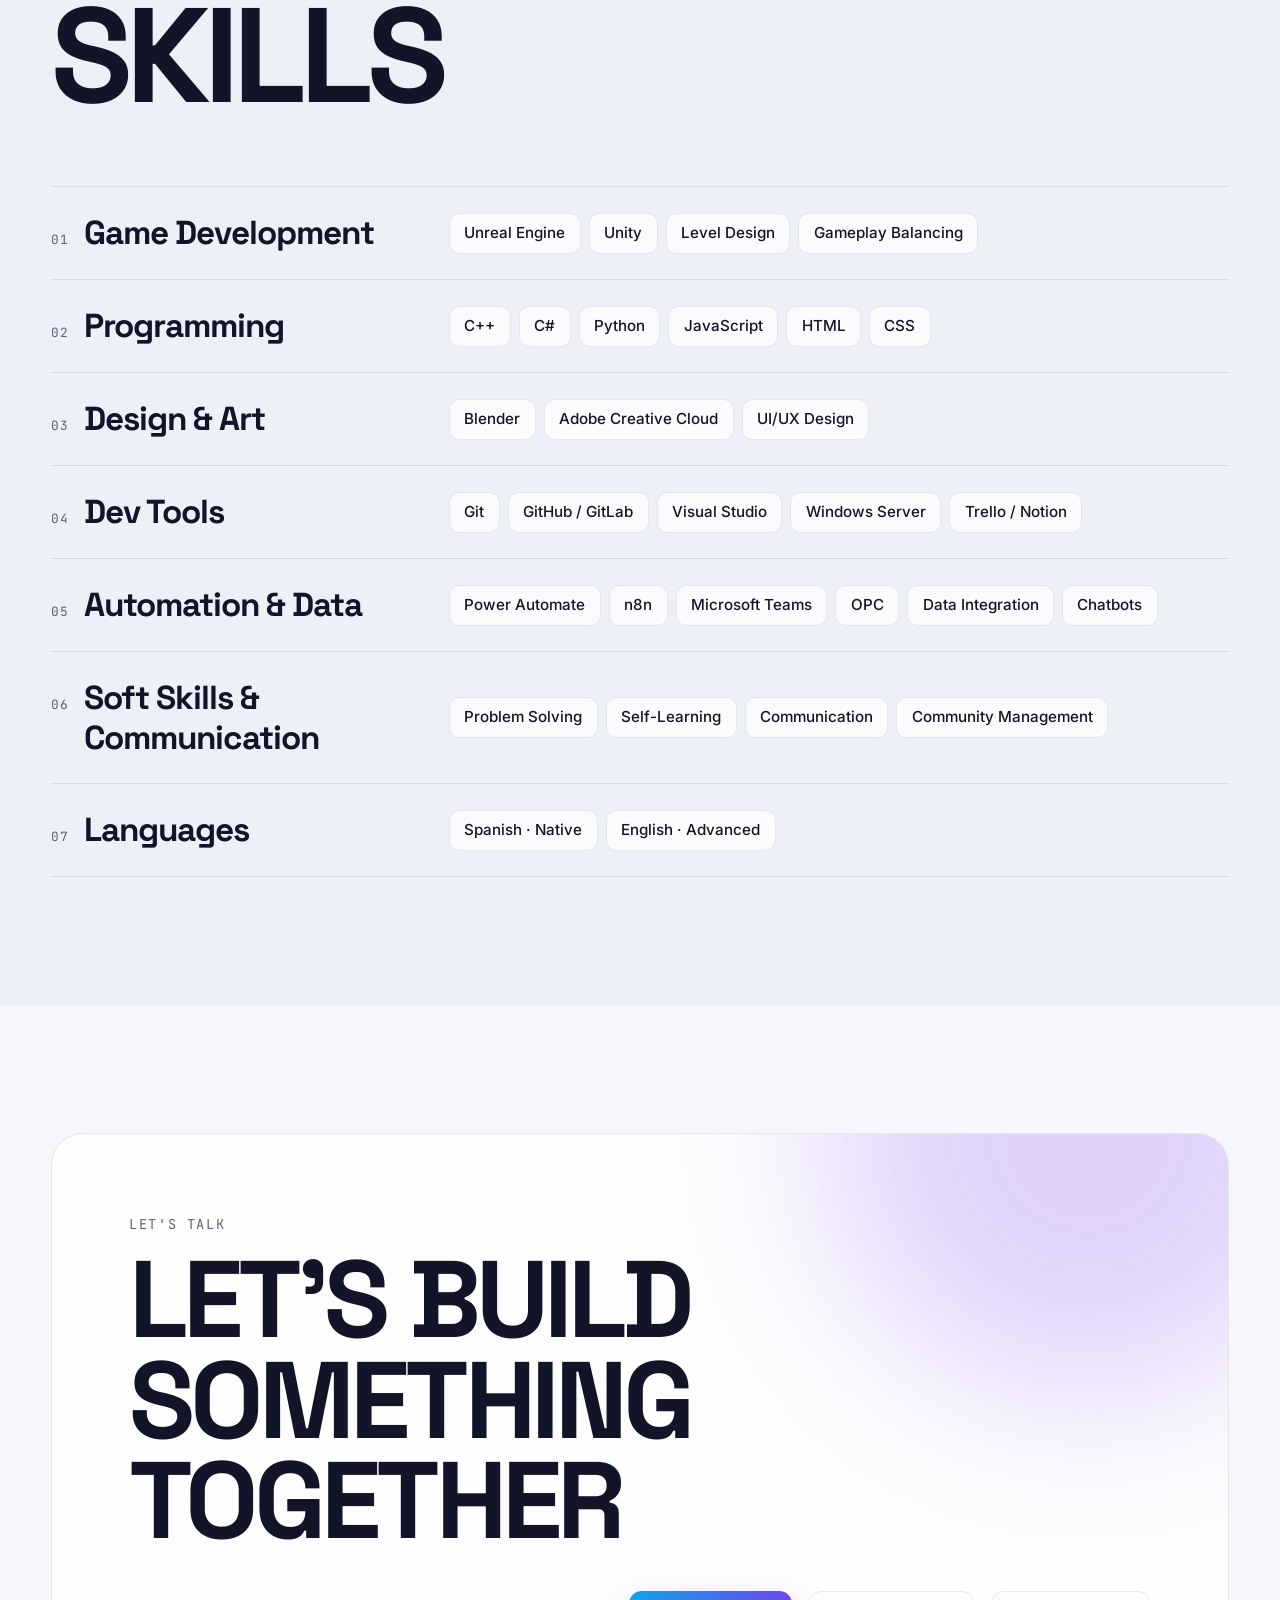
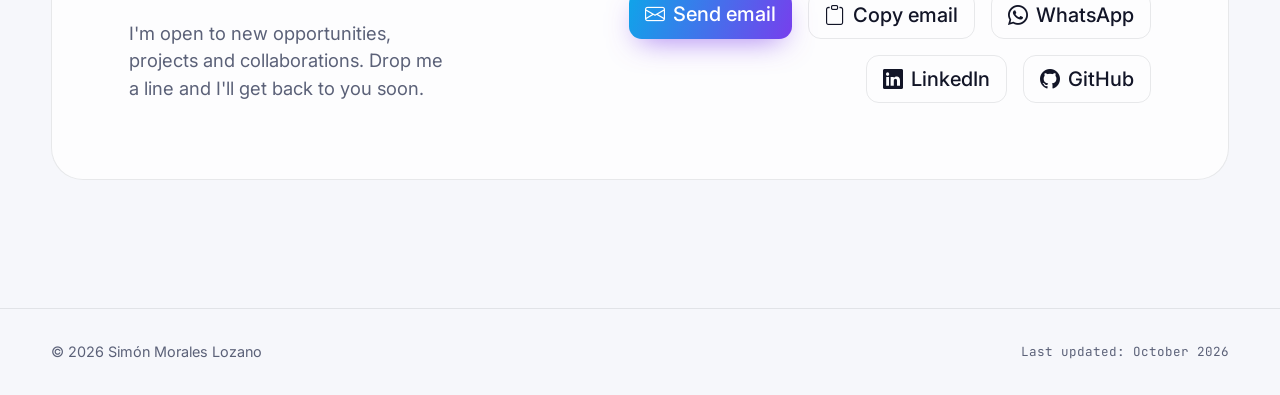
==== commit ead11a52: "Improve SEO and link previews - Updated title and description (now translated with the language togg" ====
--- a/index.html
+++ b/index.html
@@ -3,19 +3,61 @@
 <head>
   <meta charset="utf-8">
   <meta name="viewport" content="width=device-width, initial-scale=1">
-  <title>Simón Morales Lozano — Software & Game Developer</title>
-  <meta name="description" content="Simón Morales Lozano — Software Developer especializado en C++, desarrollo de videojuegos, Unreal Engine, Unity, VR y UI/UX.">
+  <title>Simón Morales Lozano | Software Developer y Analista de Soluciones Digitales</title>
+  <meta name="description" content="Simón Morales Lozano, Software Developer y Analista de Soluciones Digitales en Argentina. Automatización, integración de datos, C++, Unreal Engine y Unity.">
   <meta name="author" content="Simón Morales Lozano">
+  <meta name="robots" content="index, follow, max-image-preview:large">
   <meta name="theme-color" content="#0b0d17">
-
-  <meta property="og:type" content="website">
-  <meta property="og:title" content="Simón Morales Lozano — Software & Game Developer">
-  <meta property="og:description" content="C++ · Unreal Engine · Unity · VR · UI/UX">
-  <meta property="og:image" content="https://simonmorales.com.ar/assets/img/simon.png">
+  <link rel="canonical" href="https://simonmorales.com.ar/">
+
+  <!-- Vista previa al compartir (LinkedIn, WhatsApp, X, etc.) -->
+  <meta property="og:type" content="profile">
+  <meta property="og:site_name" content="Simón Morales Lozano">
+  <meta property="og:locale" content="es_AR">
+  <meta property="og:locale:alternate" content="en_US">
   <meta property="og:url" content="https://simonmorales.com.ar/">
-  <link rel="canonical" href="https://simonmorales.com.ar/">
+  <meta property="og:title" content="Simón Morales Lozano | Software Developer">
+  <meta property="og:description" content="Analista de Soluciones Digitales. Automatización, integración de datos, C++, Unreal Engine y Unity.">
+  <meta property="og:image" content="https://simonmorales.com.ar/assets/img/og.jpg">
+  <meta property="og:image:type" content="image/jpeg">
+  <meta property="og:image:width" content="1200">
+  <meta property="og:image:height" content="630">
+  <meta property="og:image:alt" content="Simón Morales Lozano — Software Developer">
+  <meta property="profile:first_name" content="Simón">
+  <meta property="profile:last_name" content="Morales Lozano">
+  <meta name="twitter:card" content="summary_large_image">
+  <meta name="twitter:title" content="Simón Morales Lozano | Software Developer">
+  <meta name="twitter:description" content="Analista de Soluciones Digitales. Automatización, integración de datos, C++, Unreal Engine y Unity.">
+  <meta name="twitter:image" content="https://simonmorales.com.ar/assets/img/og.jpg">
 
   <link rel="icon" href="assets/img/favicon.svg" type="image/svg+xml">
+  <link rel="icon" href="assets/img/favicon-32.png" type="image/png" sizes="32x32">
+  <link rel="apple-touch-icon" href="assets/img/apple-touch-icon.png">
+
+  <!-- Datos estructurados: le dicen a Google quién sos -->
+  <script type="application/ld+json">
+  {
+    "@context": "https://schema.org",
+    "@type": "Person",
+    "name": "Simón Morales Lozano",
+    "url": "https://simonmorales.com.ar/",
+    "image": "https://simonmorales.com.ar/assets/img/simon.jpg",
+    "jobTitle": "Analista de Soluciones Digitales",
+    "worksFor": { "@type": "Organization", "name": "Venoil S.A." },
+    "alumniOf": [
+      { "@type": "CollegeOrUniversity", "name": "Universidad Argentina de la Empresa (UADE)" },
+      { "@type": "CollegeOrUniversity", "name": "Universidad Católica Argentina (UCA)" },
+      { "@type": "CollegeOrUniversity", "name": "Instituto Tecnológico de Buenos Aires (ITBA)" }
+    ],
+    "address": { "@type": "PostalAddress", "addressCountry": "AR" },
+    "knowsLanguage": ["es", "en"],
+    "knowsAbout": ["Software Development", "C++", "Python", "Process Automation", "Data Integration", "OPC", "Power Automate", "n8n", "Unreal Engine", "Unity", "Game Development", "UI/UX Design"],
+    "sameAs": [
+      "https://www.linkedin.com/in/sim%C3%B3n-morales-lozano-842372248/",
+      "https://github.com/SimM20"
+    ]
+  }
+  </script>
 
   <script>
     // Aplica el tema guardado antes de pintar (evita parpadeo)
@@ -73,6 +115,12 @@
   </nav>
 
   <main id="top">
+    <noscript>
+      <div class="container" style="padding-top:110px">
+        <p>Software Developer y Analista de Soluciones Digitales en Venoil S.A. (Argentina). Automatización, integración de datos, C++, Unreal Engine y Unity.</p>
+        <p><a href="mailto:simon.moraleslozano@live.com">simon.moraleslozano@live.com</a> · <a href="https://www.linkedin.com/in/sim%C3%B3n-morales-lozano-842372248/">LinkedIn</a> · <a href="https://github.com/SimM20">GitHub</a></p>
+      </div>
+    </noscript>
 
     <!-- ============ HERO ============ -->
     <header class="hero" id="hero">
@@ -114,7 +162,7 @@
             <div class="portrait-wrap hero-in" style="--d:2">
               <div class="portrait tilt">
                 <div class="portrait-ring" aria-hidden="true"></div>
-                <img id="heroPhoto" src="assets/img/simon.png" alt="Simón Morales Lozano" width="468" height="506">
+                <img id="heroPhoto" src="assets/img/simon.jpg" alt="Simón Morales Lozano" width="468" height="506">
               </div>
 
               <div class="code-card float-a" aria-hidden="true">
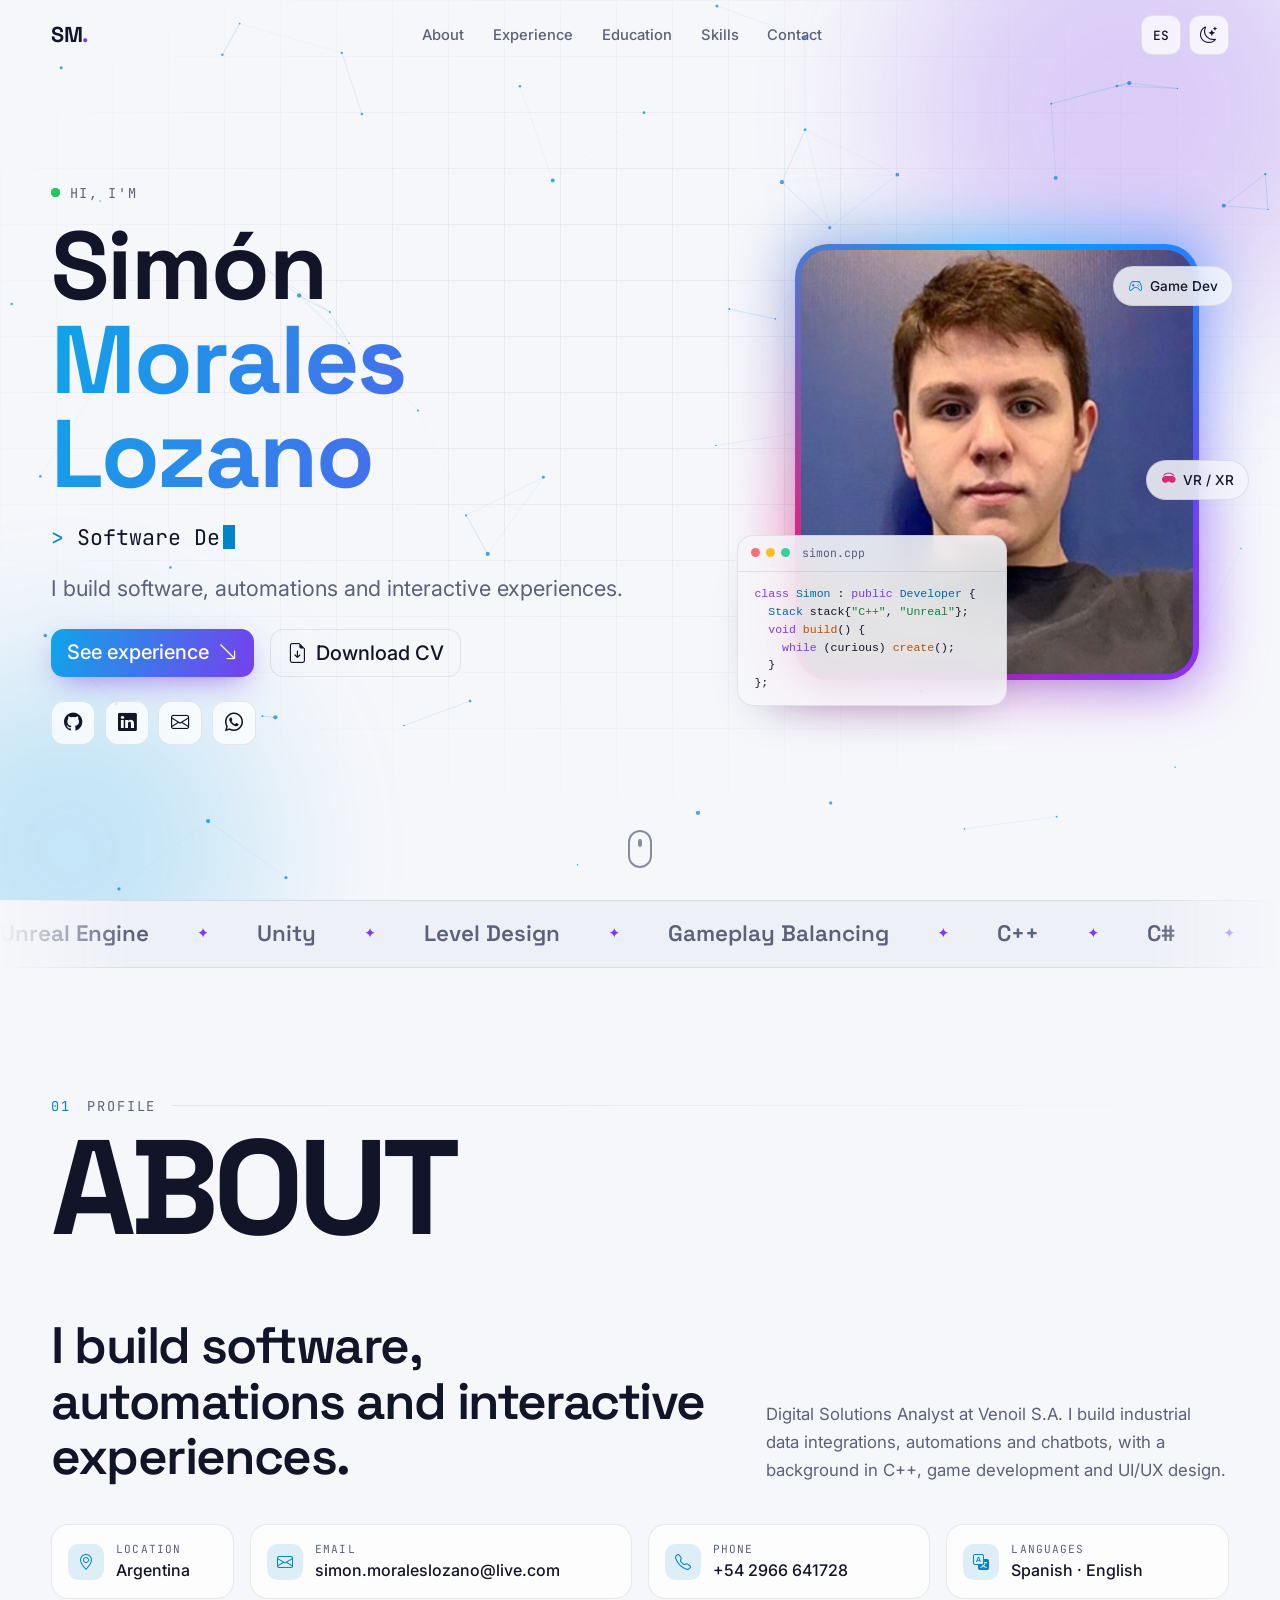
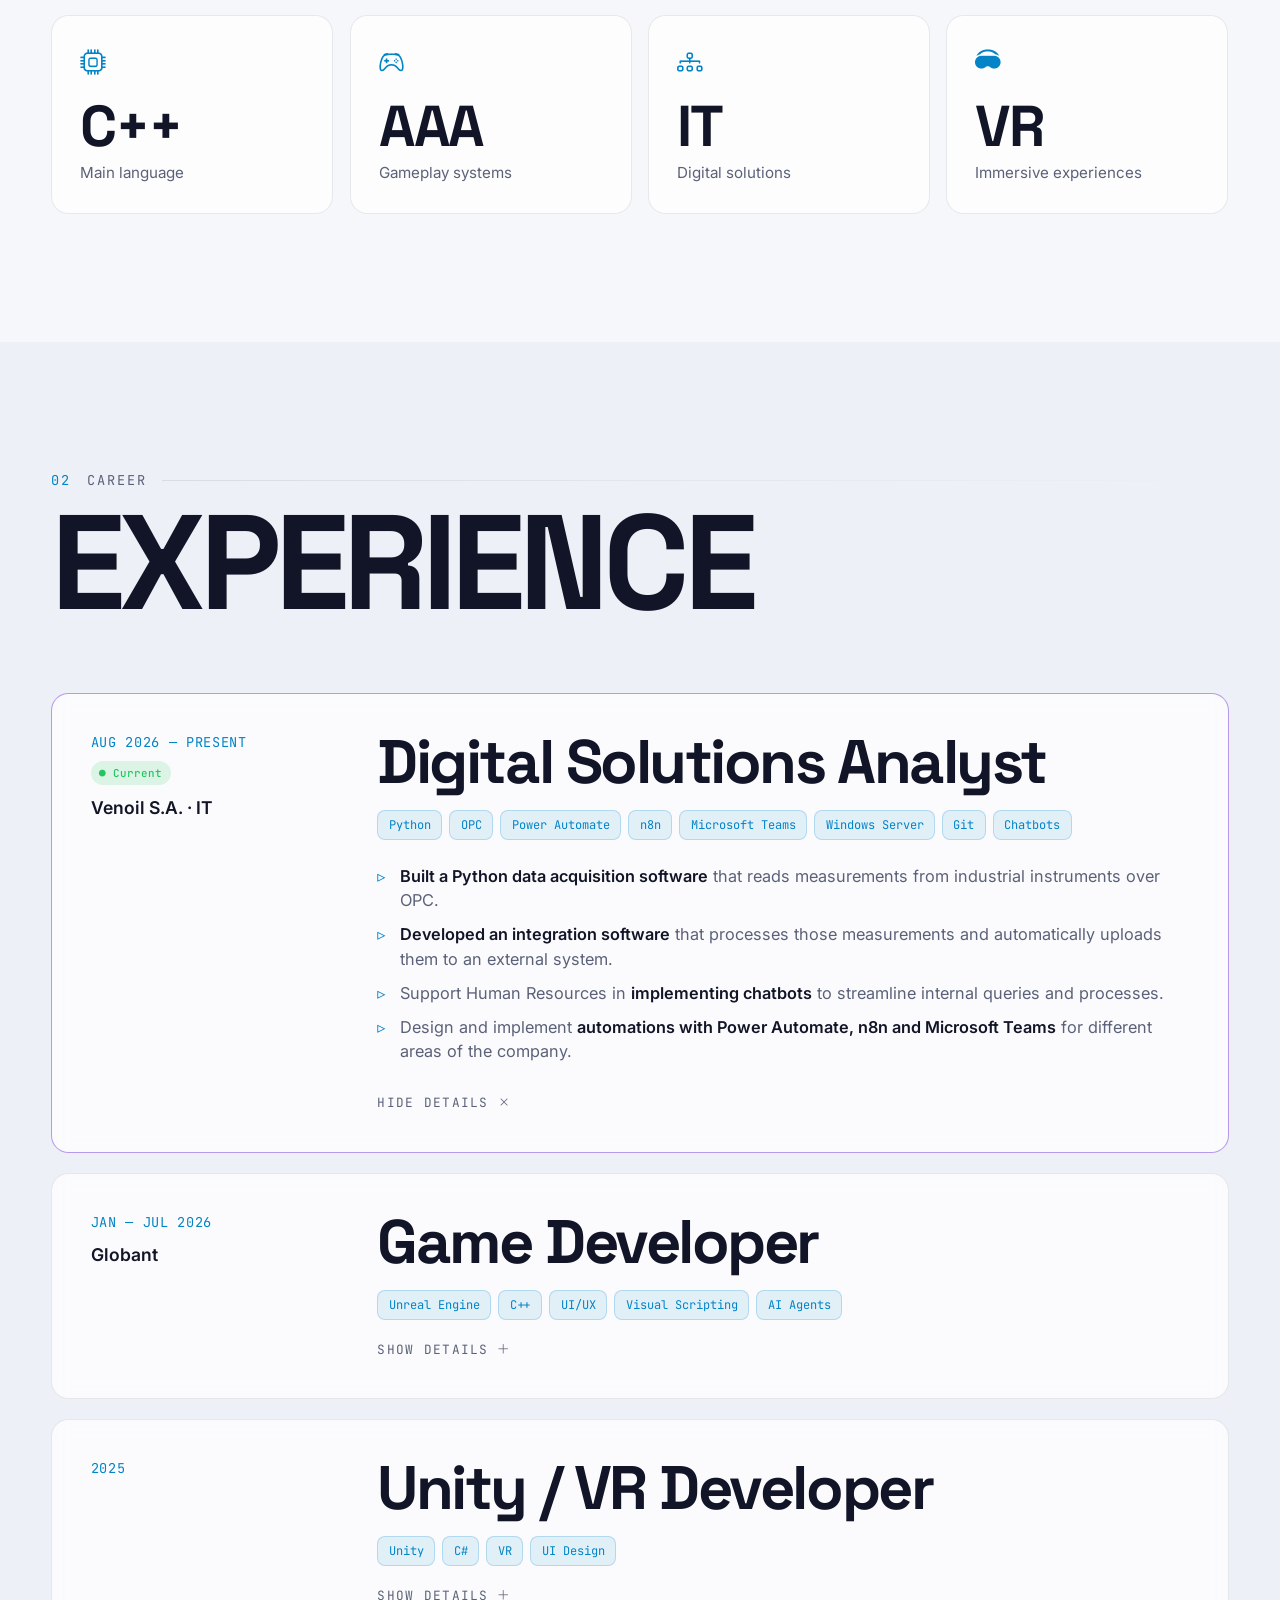
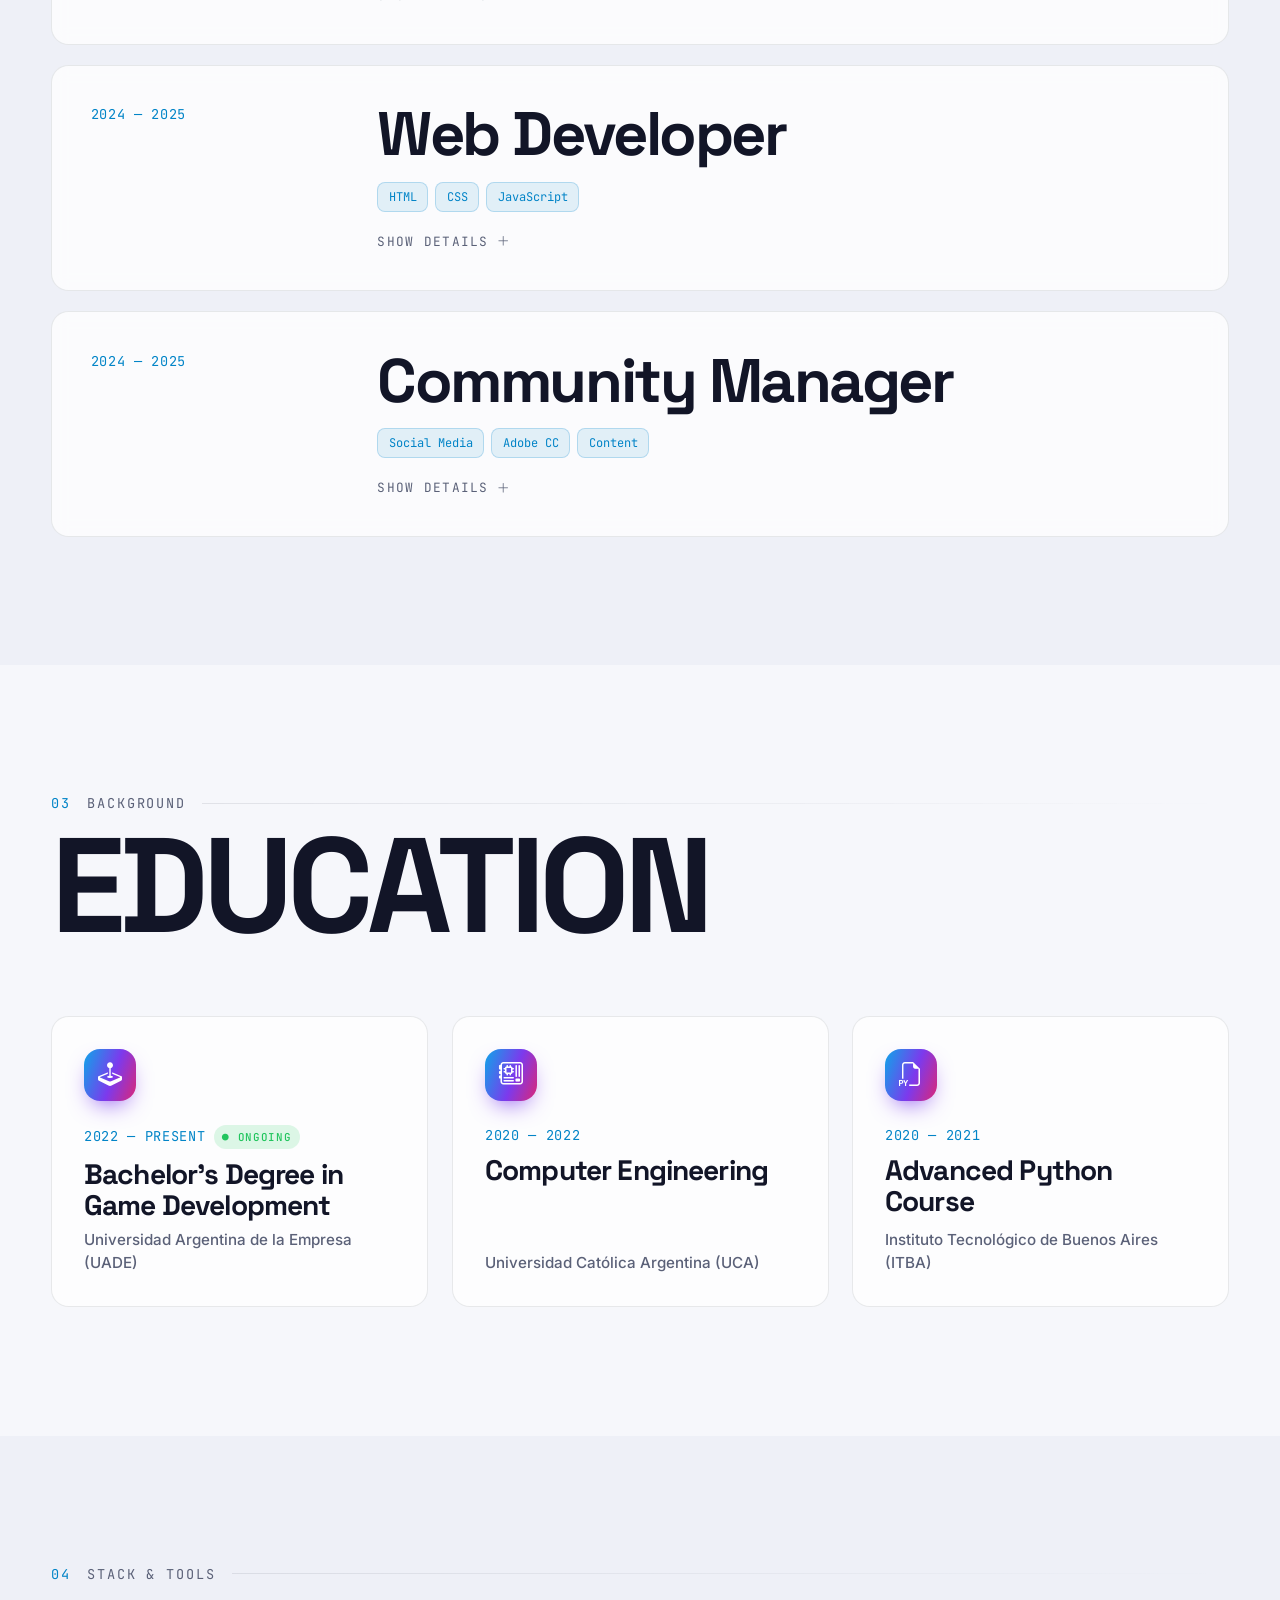
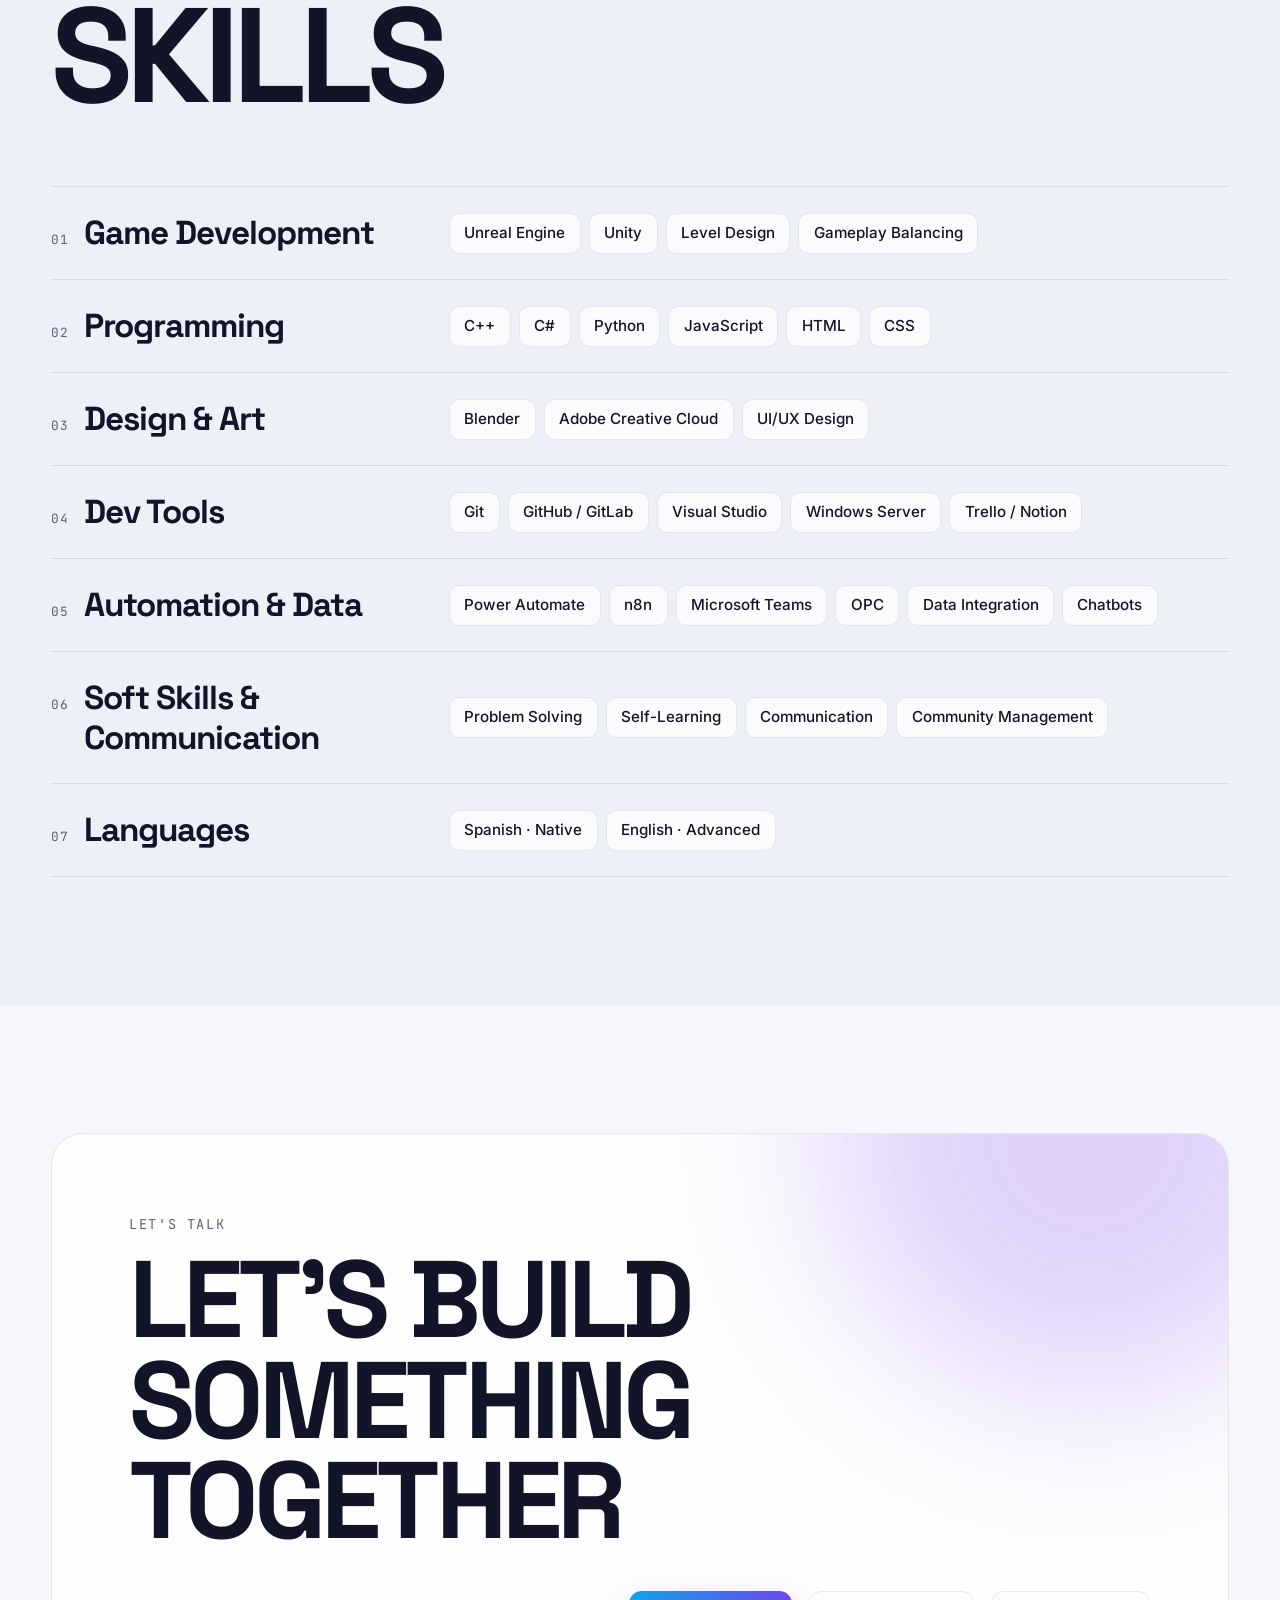
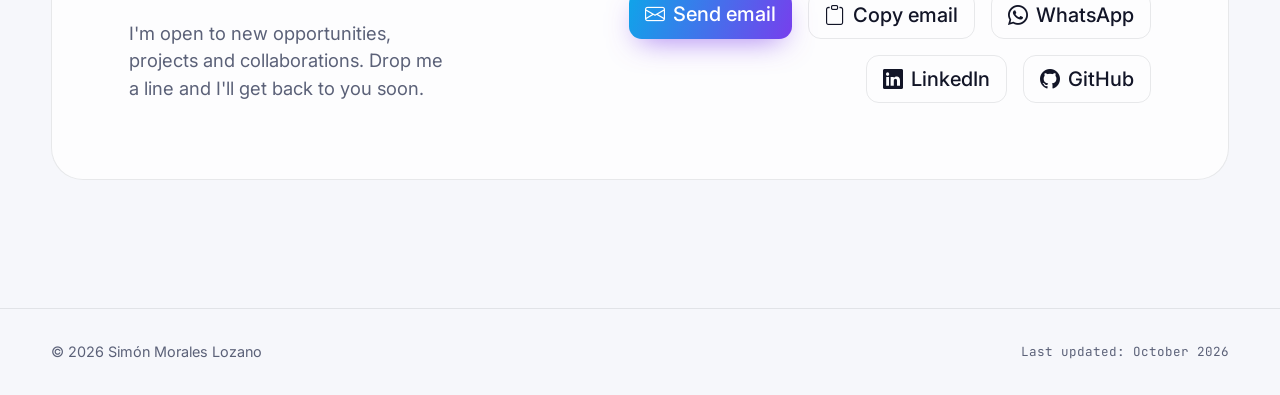
==== commit 1cbdc584: "Add alternate name without accent to Person data Co-Authored-By: Claude Opus 5.5 <noreply@anthropic." ====
--- a/index.html
+++ b/index.html
@@ -40,6 +40,7 @@
     "@context": "https://schema.org",
     "@type": "Person",
     "name": "Simón Morales Lozano",
+    "alternateName": "Simon Morales Lozano",
     "url": "https://simonmorales.com.ar/",
     "image": "https://simonmorales.com.ar/assets/img/simon.jpg",
     "jobTitle": "Analista de Soluciones Digitales",
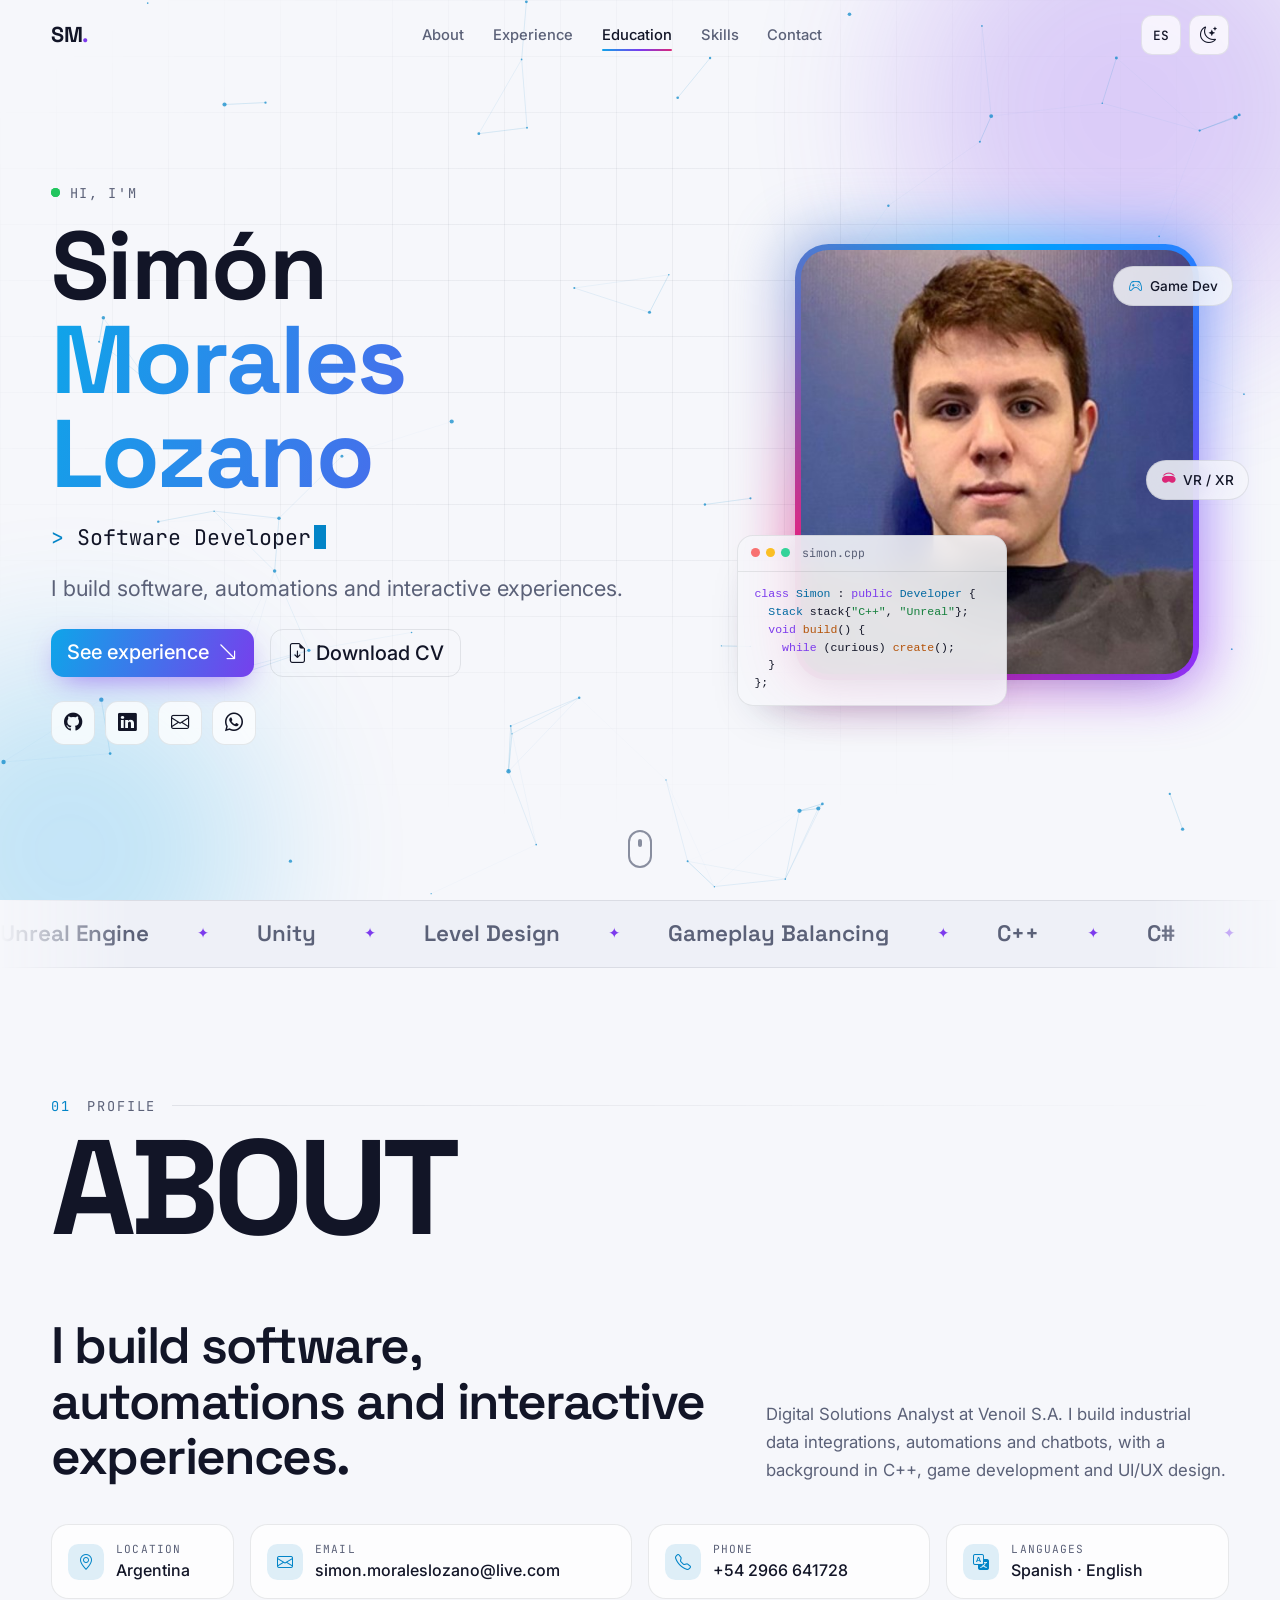
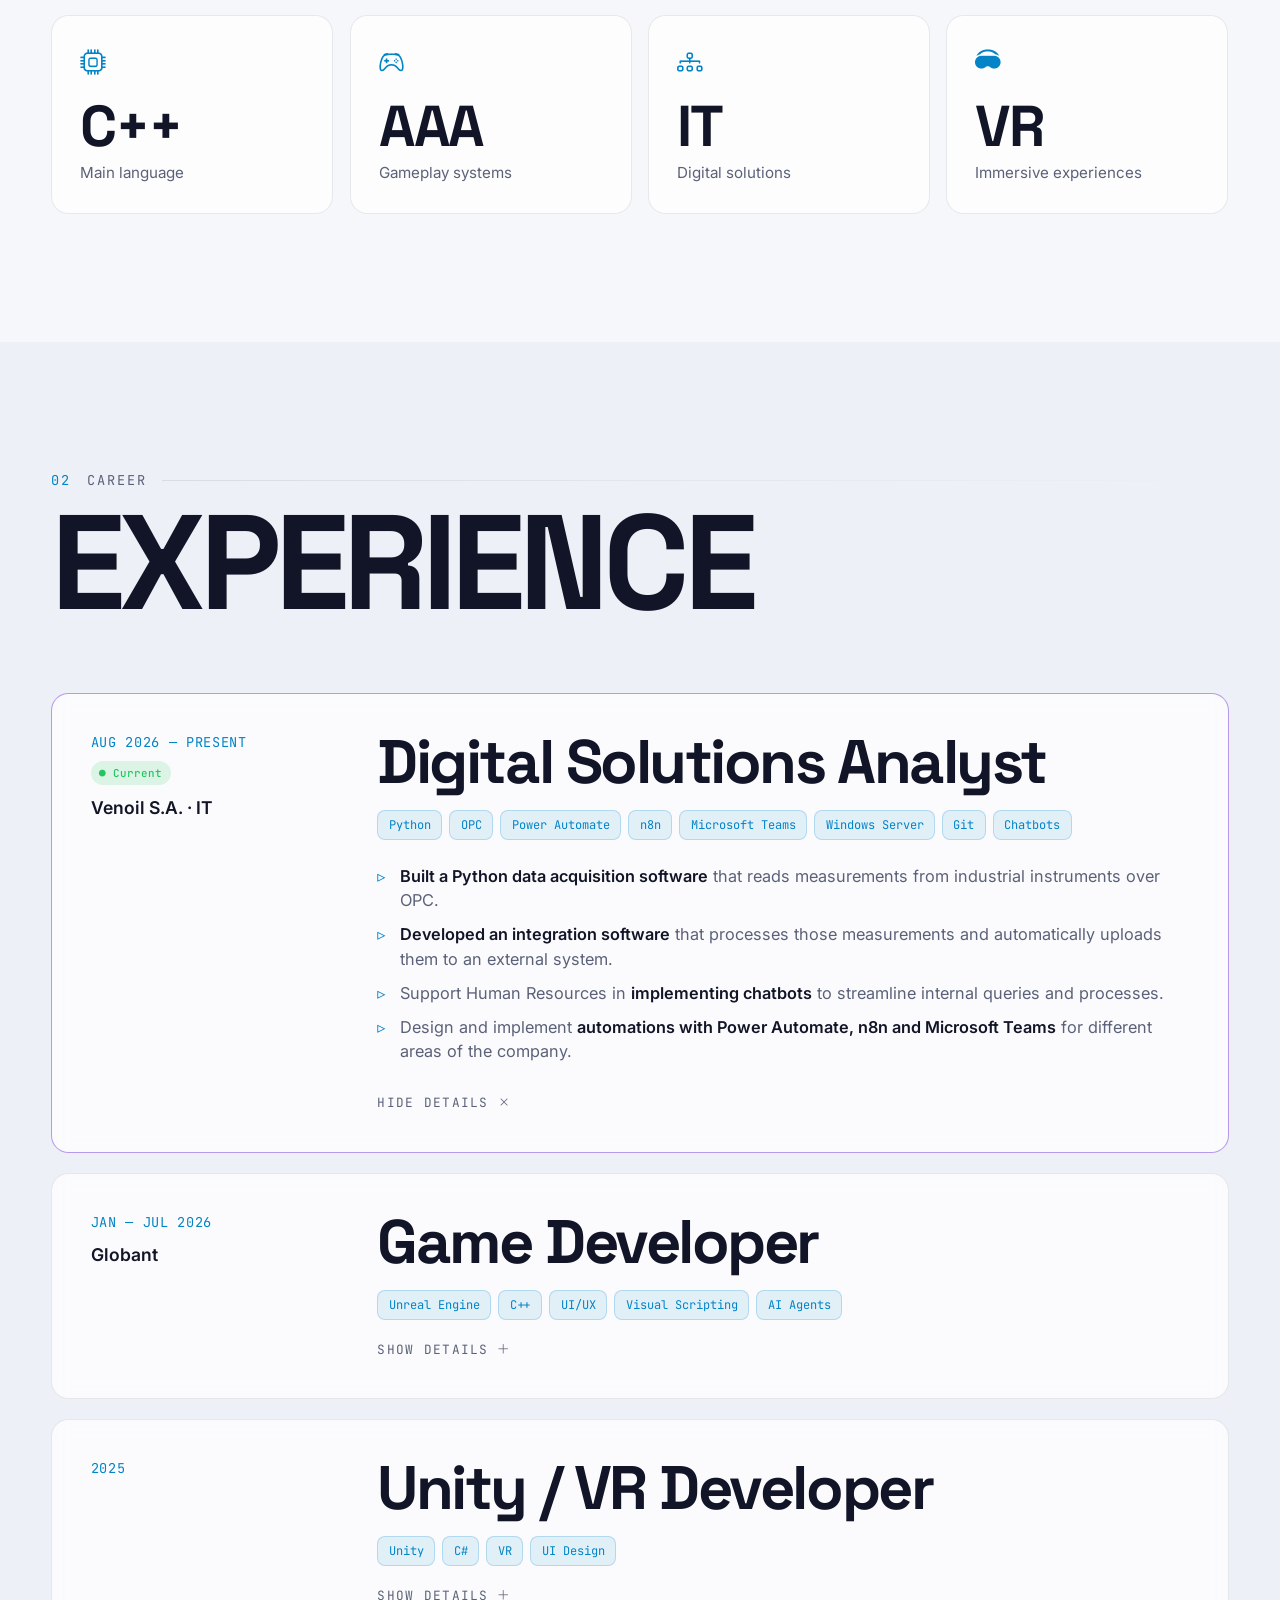
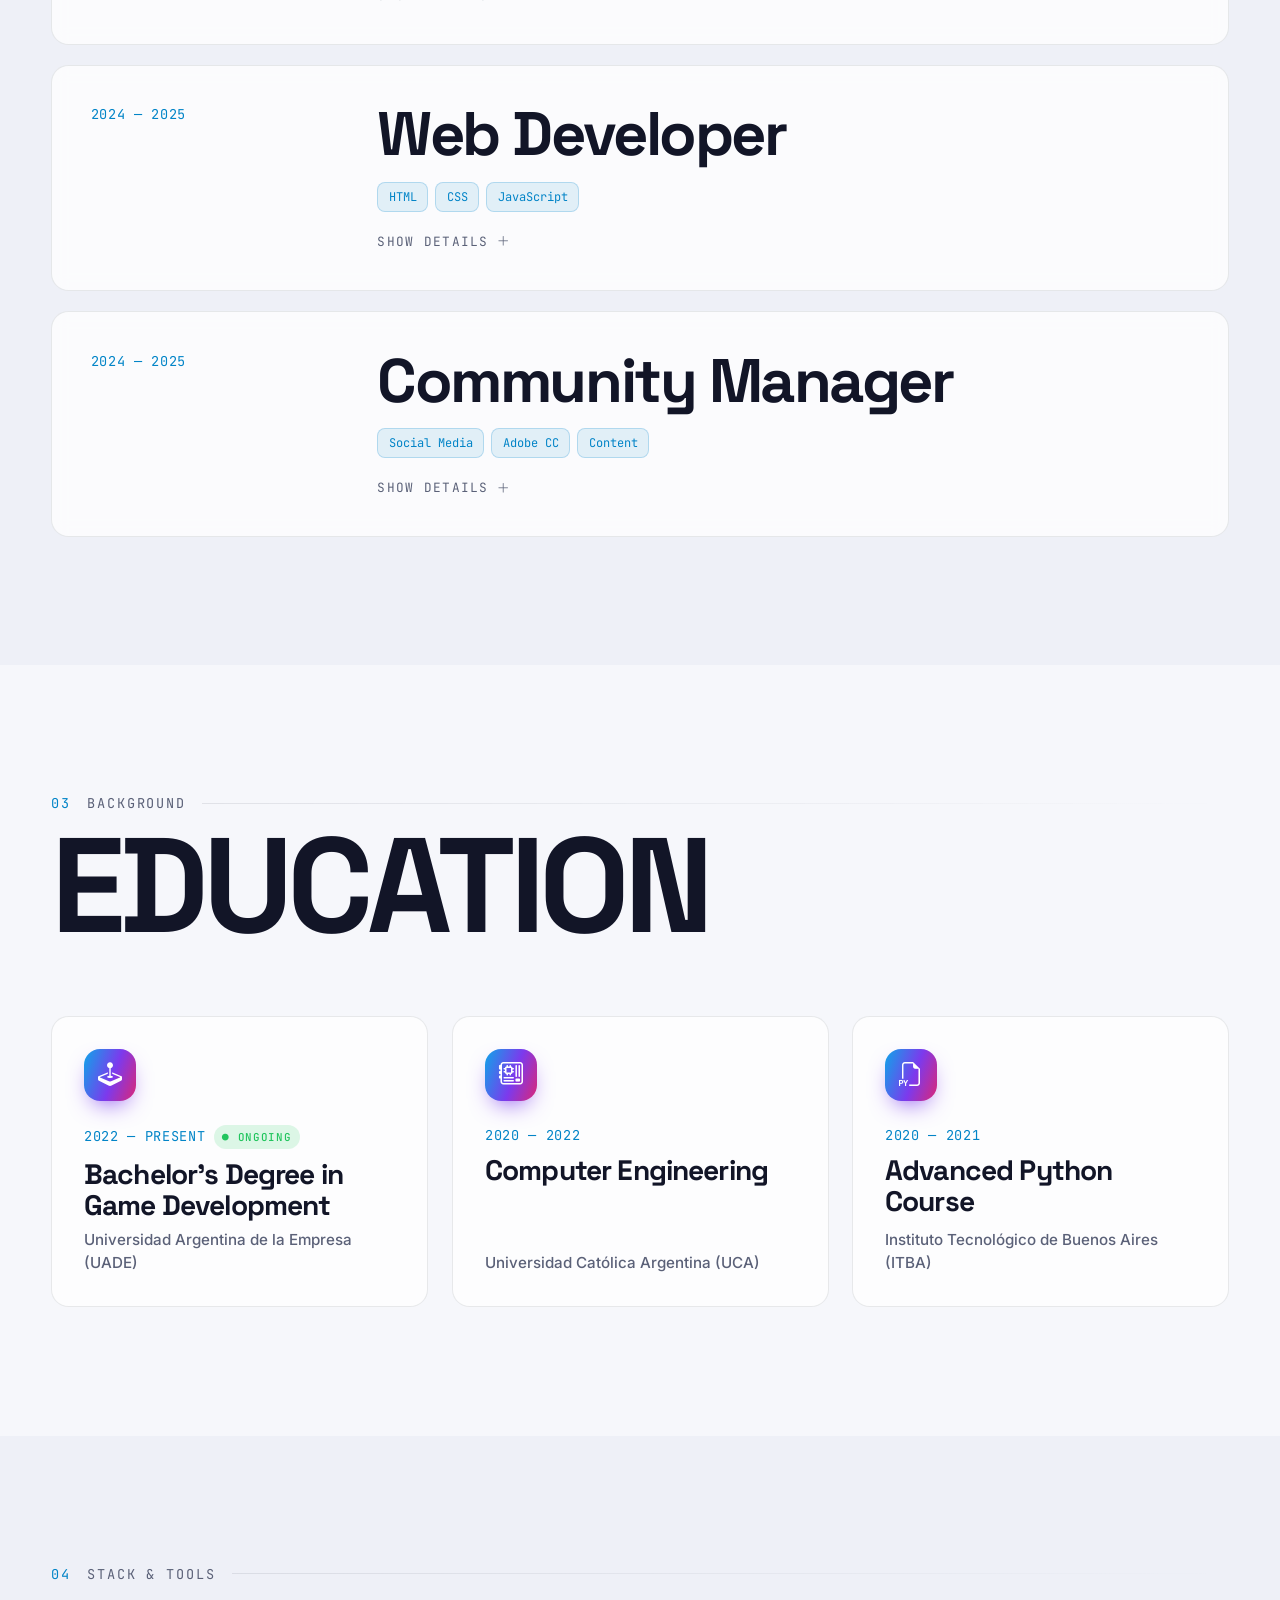
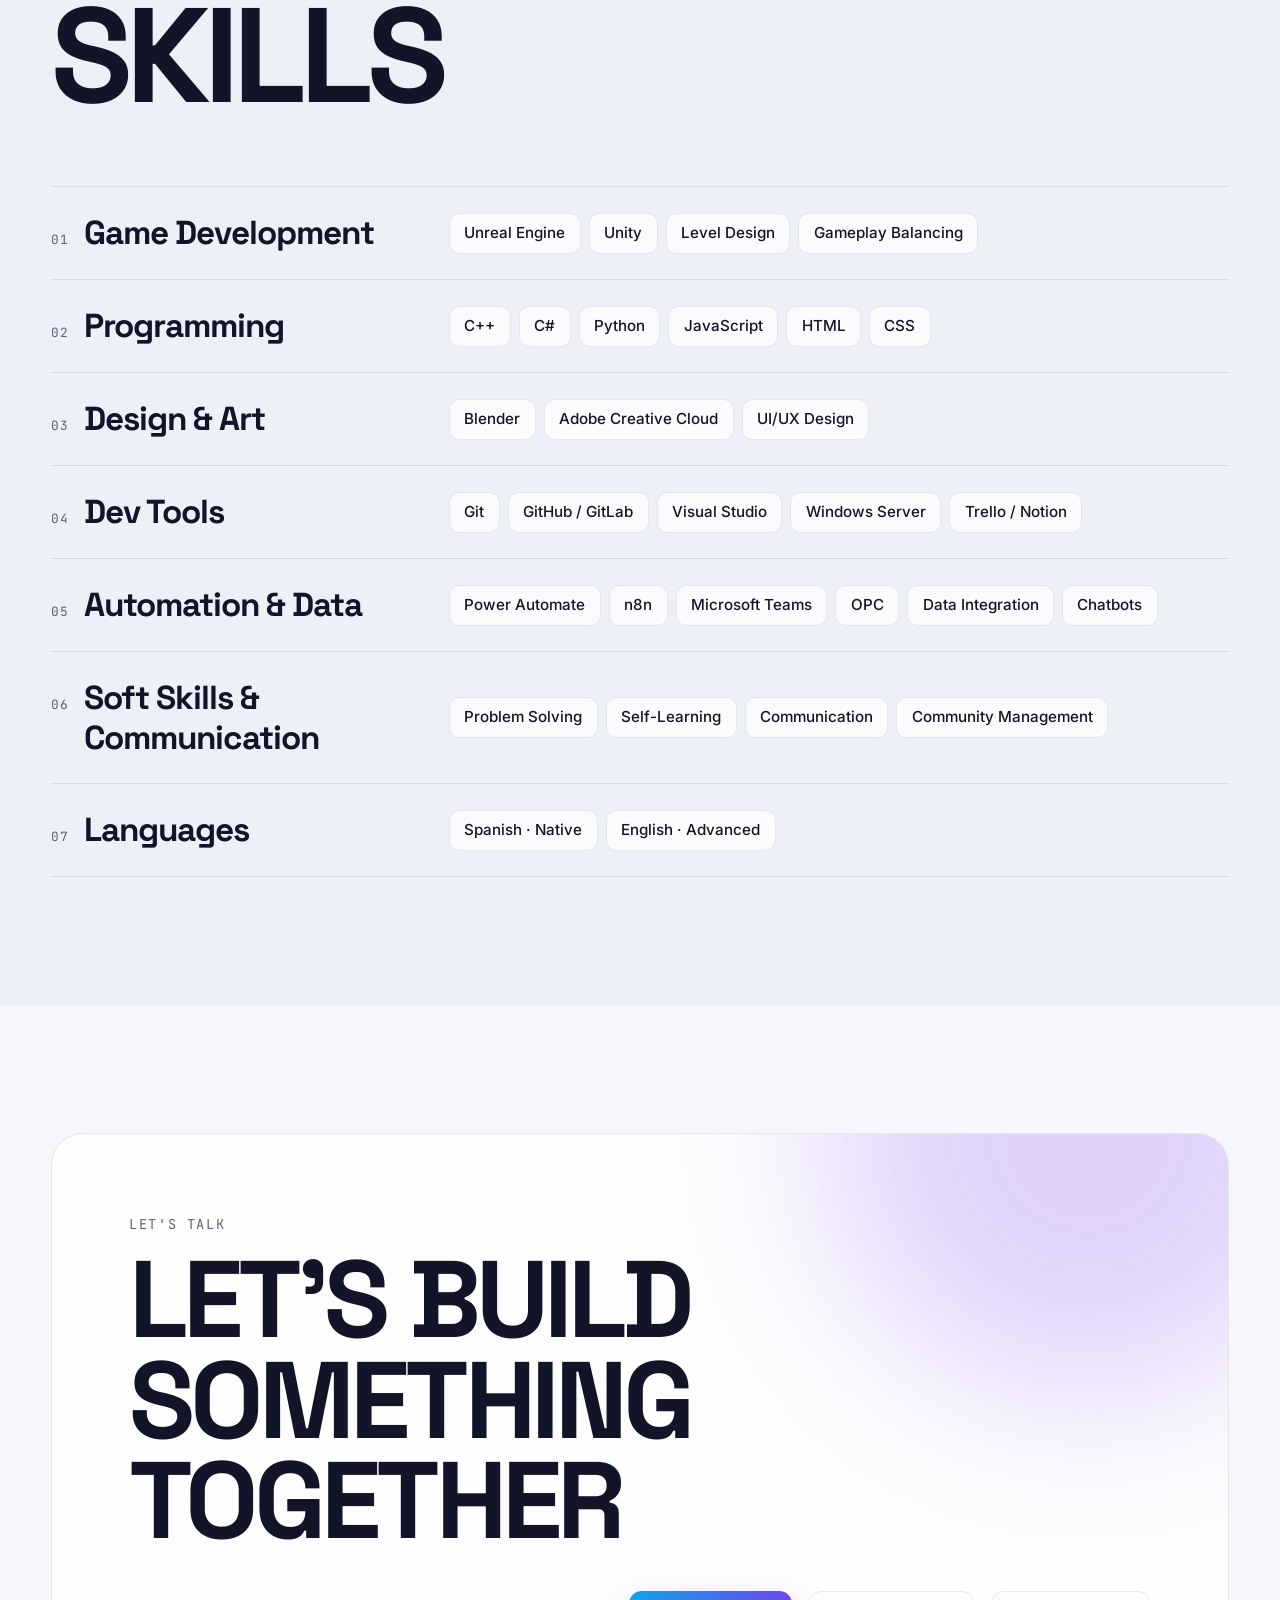
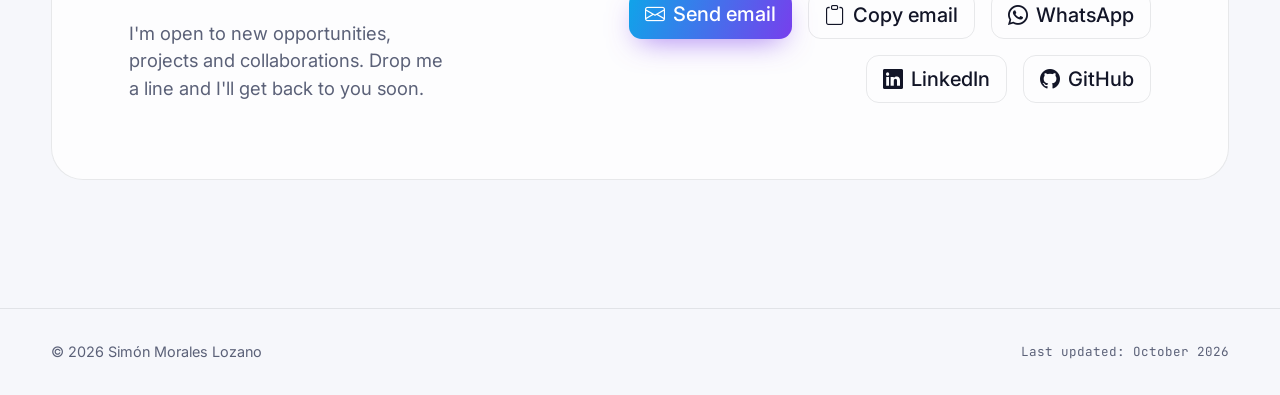
==== commit a9dff2a9: "Update LinkedIn URL Co-Authored-By: Claude Opus 5.5 <noreply@anthropic.com>" ====
--- a/index.html
+++ b/index.html
@@ -54,7 +54,7 @@
     "knowsLanguage": ["es", "en"],
     "knowsAbout": ["Software Development", "C++", "Python", "Process Automation", "Data Integration", "OPC", "Power Automate", "n8n", "Unreal Engine", "Unity", "Game Development", "UI/UX Design"],
     "sameAs": [
-      "https://www.linkedin.com/in/sim%C3%B3n-morales-lozano-842372248/",
+      "https://www.linkedin.com/in/simonmoraleslozano/",
       "https://github.com/SimM20"
     ]
   }
@@ -119,7 +119,7 @@
     <noscript>
       <div class="container" style="padding-top:110px">
         <p>Software Developer y Analista de Soluciones Digitales en Venoil S.A. (Argentina). Automatización, integración de datos, C++, Unreal Engine y Unity.</p>
-        <p><a href="mailto:simon.moraleslozano@live.com">simon.moraleslozano@live.com</a> · <a href="https://www.linkedin.com/in/sim%C3%B3n-morales-lozano-842372248/">LinkedIn</a> · <a href="https://github.com/SimM20">GitHub</a></p>
+        <p><a href="mailto:simon.moraleslozano@live.com">simon.moraleslozano@live.com</a> · <a href="https://www.linkedin.com/in/simonmoraleslozano/">LinkedIn</a> · <a href="https://github.com/SimM20">GitHub</a></p>
       </div>
     </noscript>
 
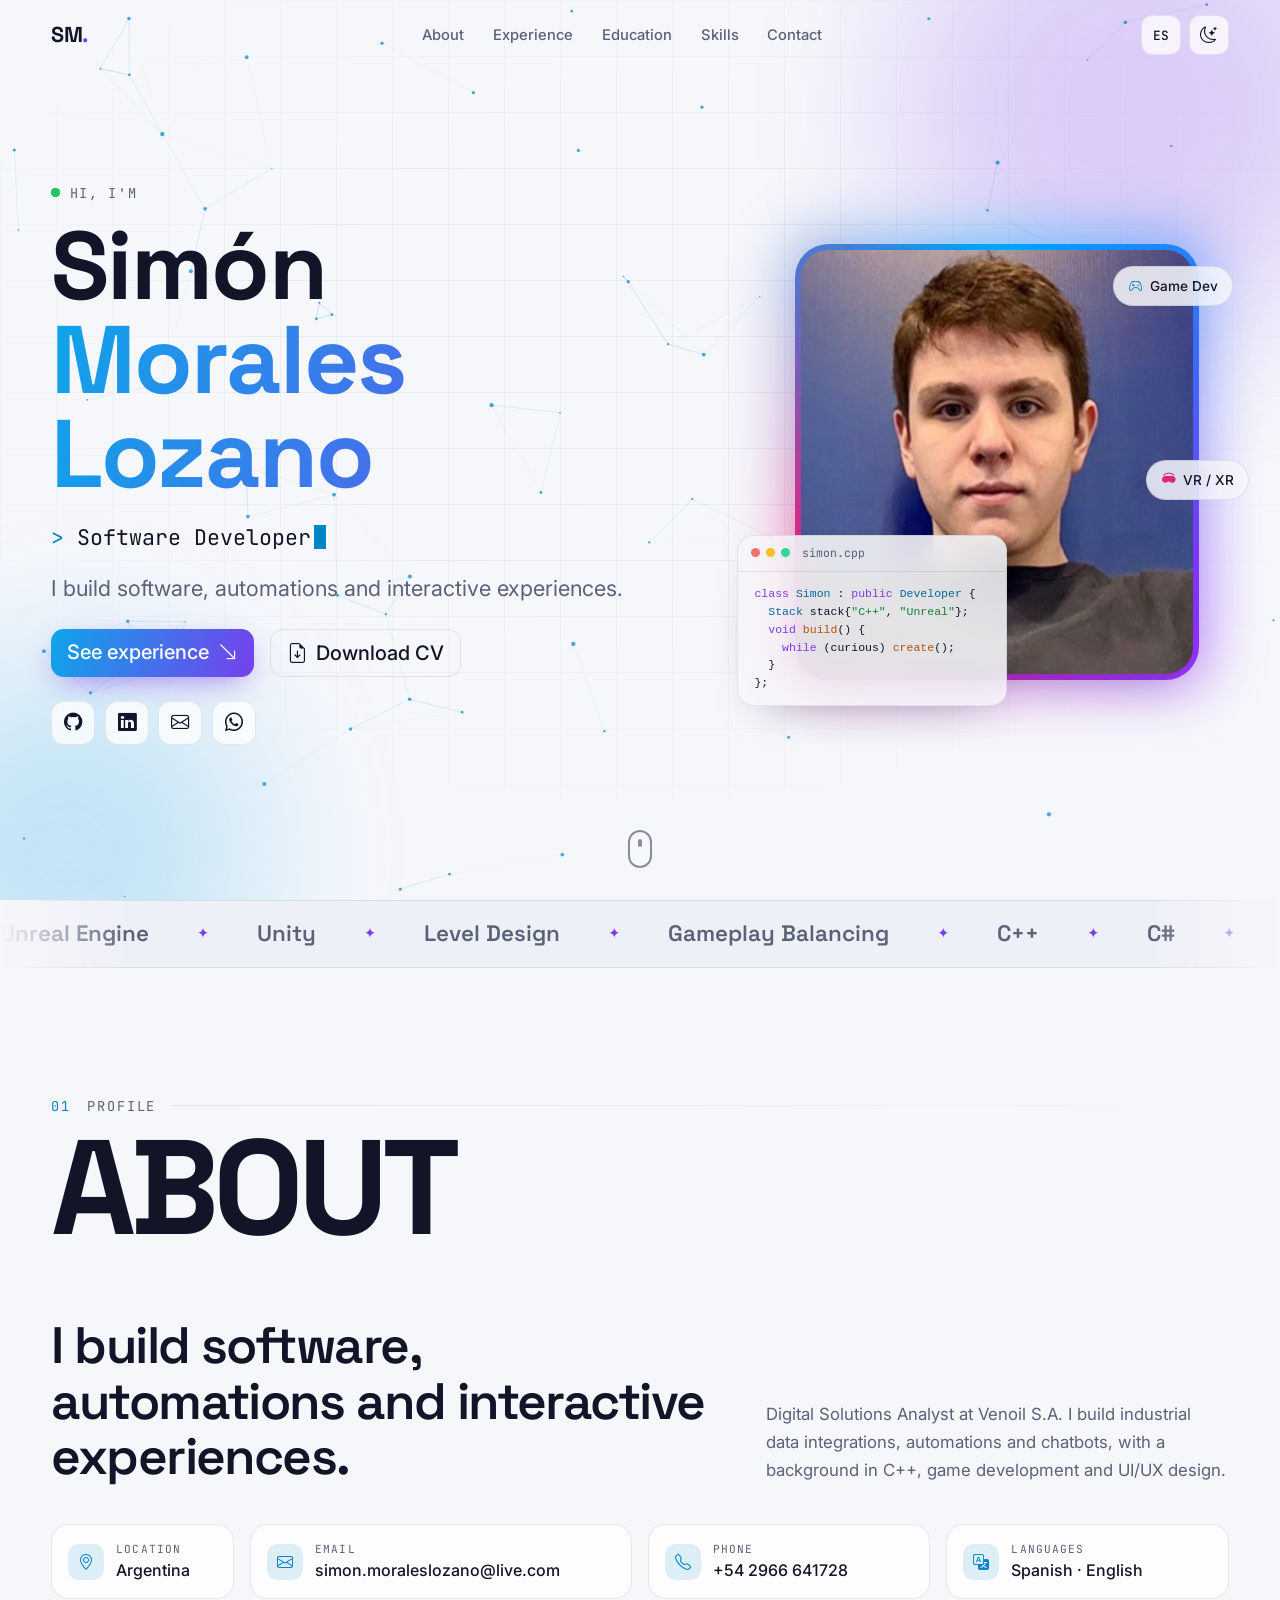
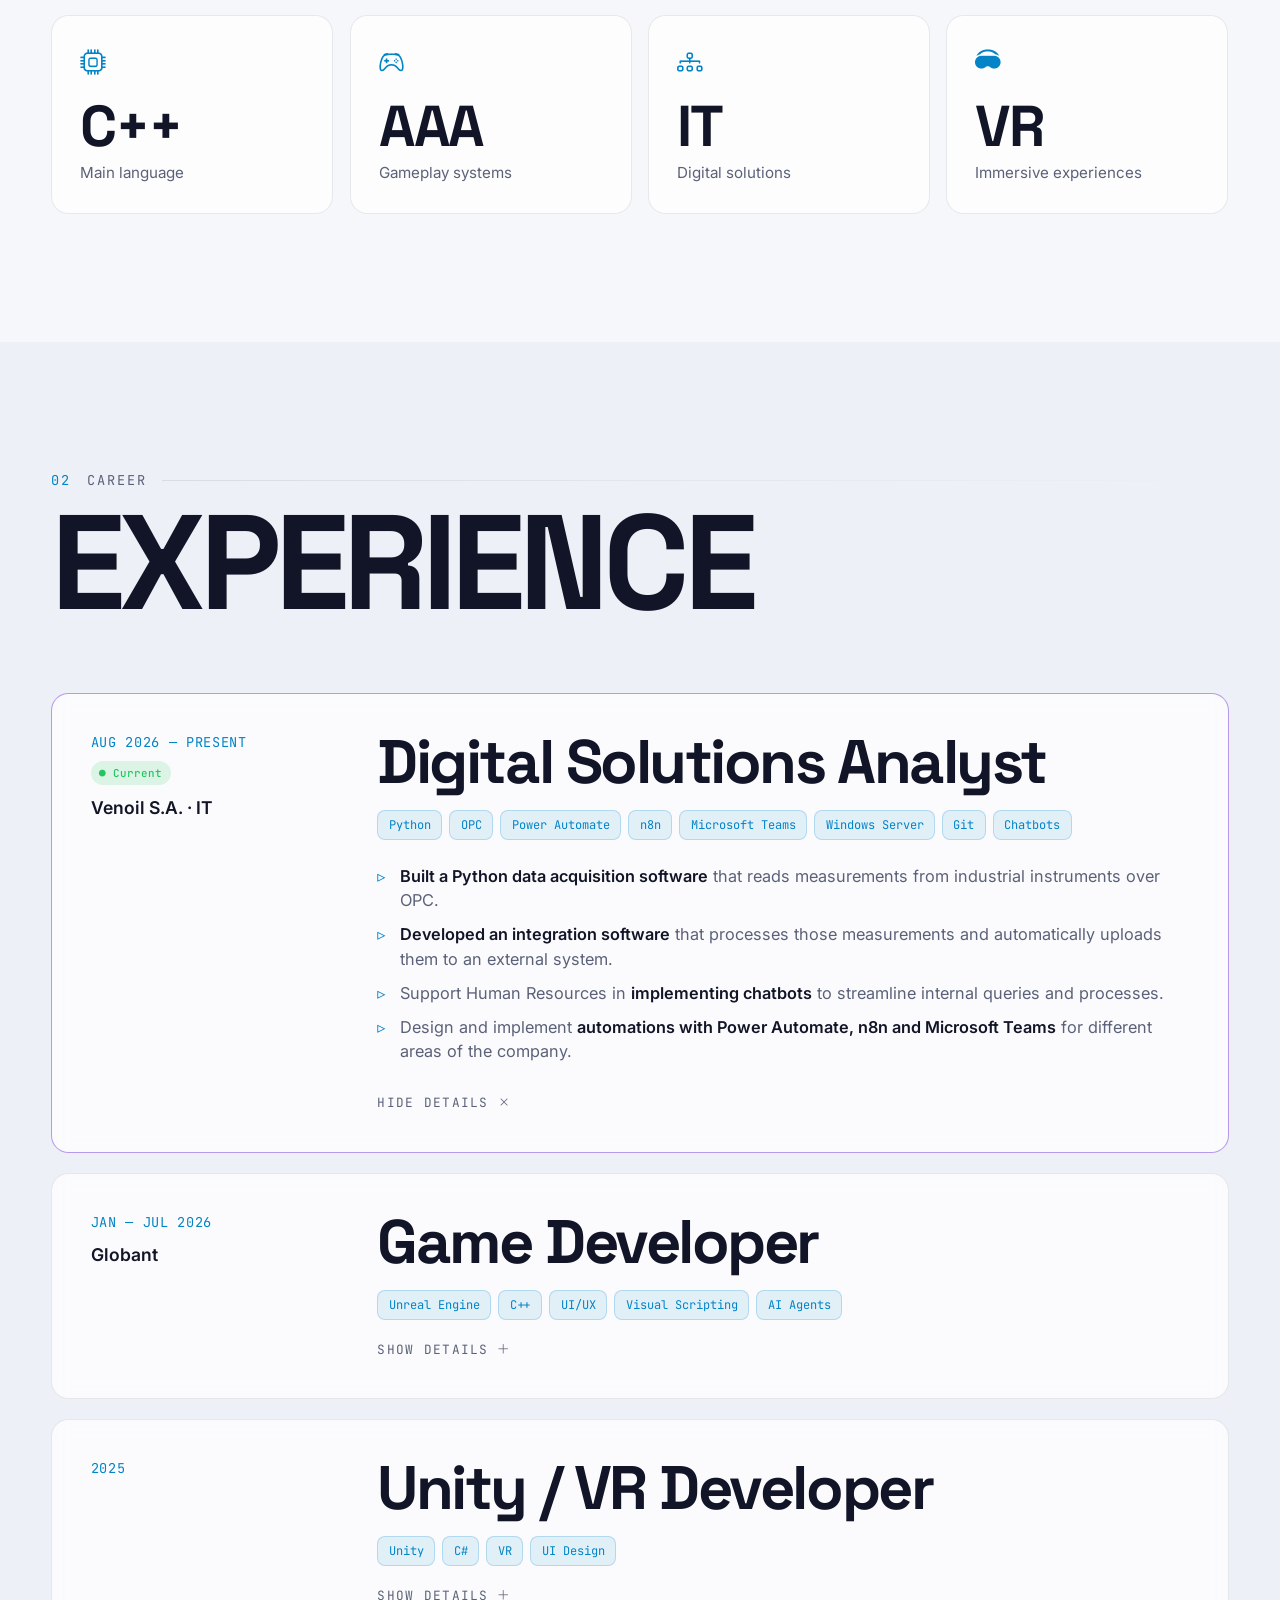
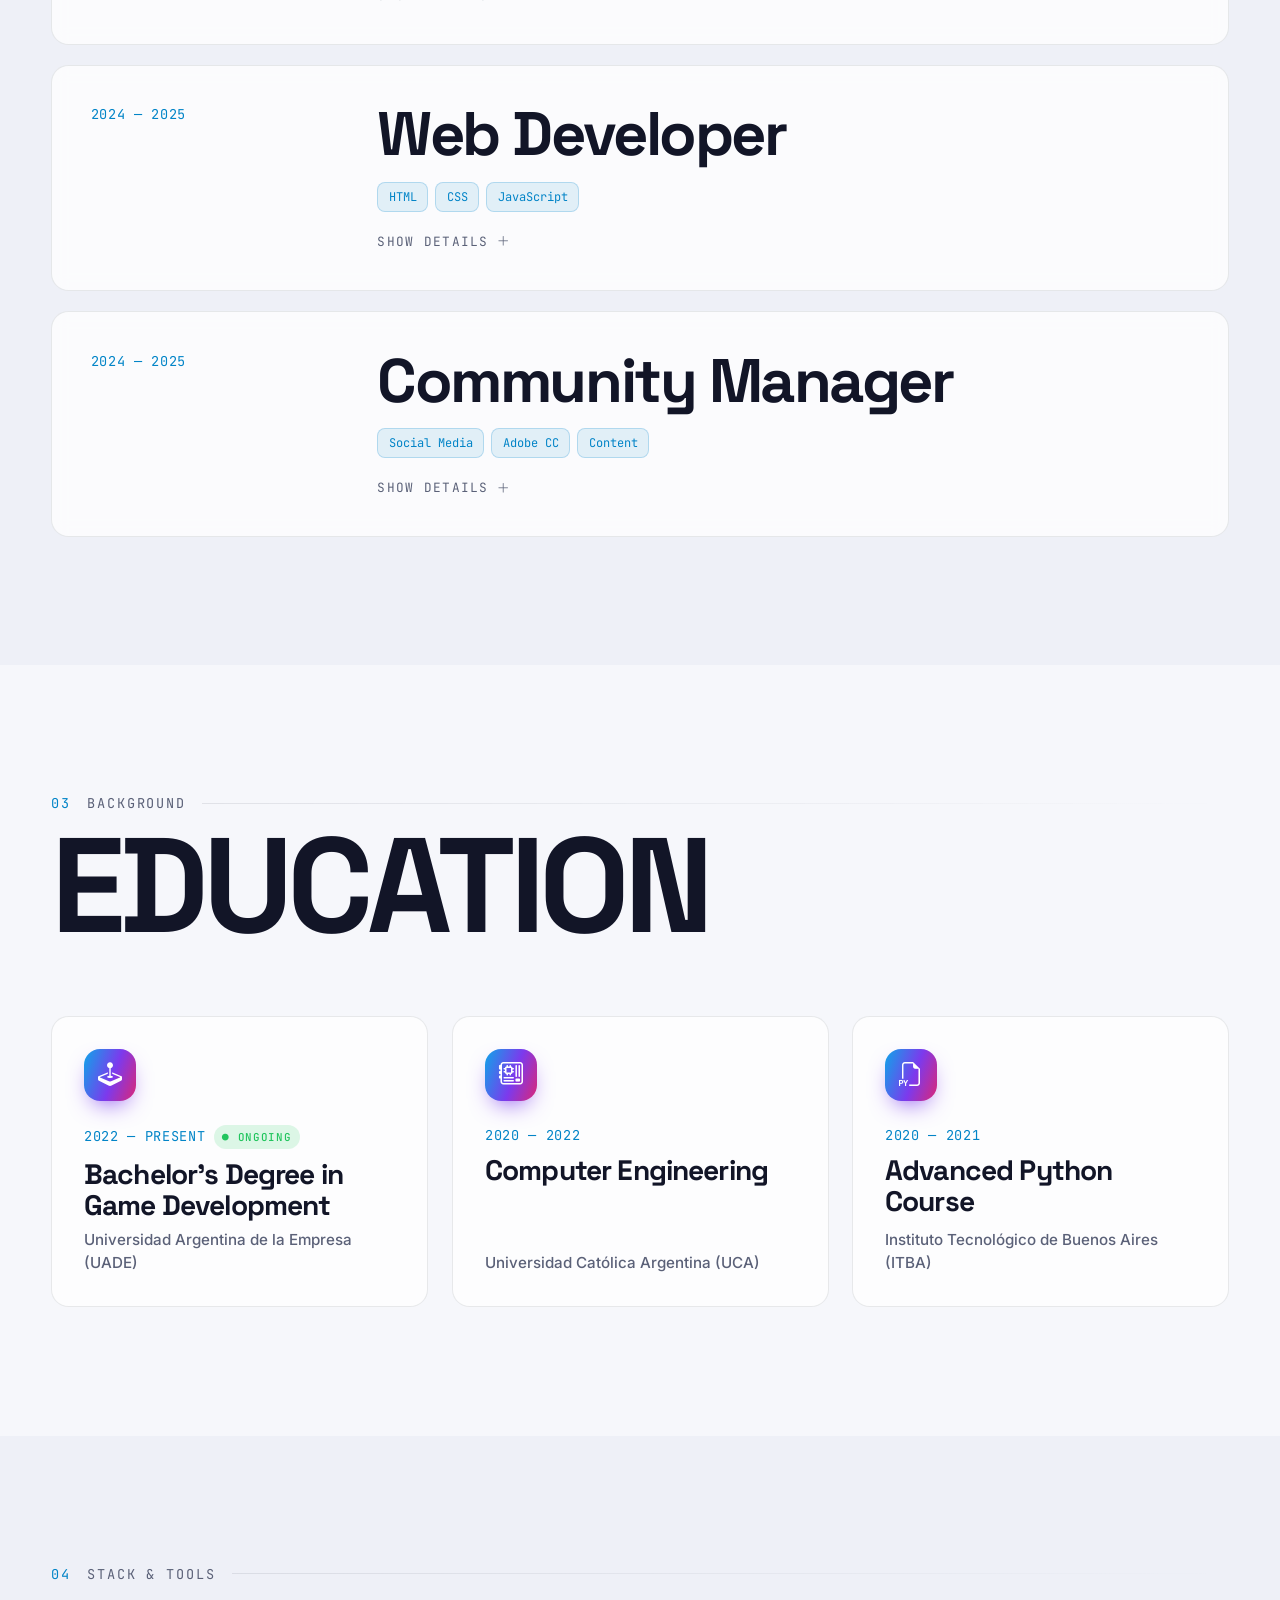
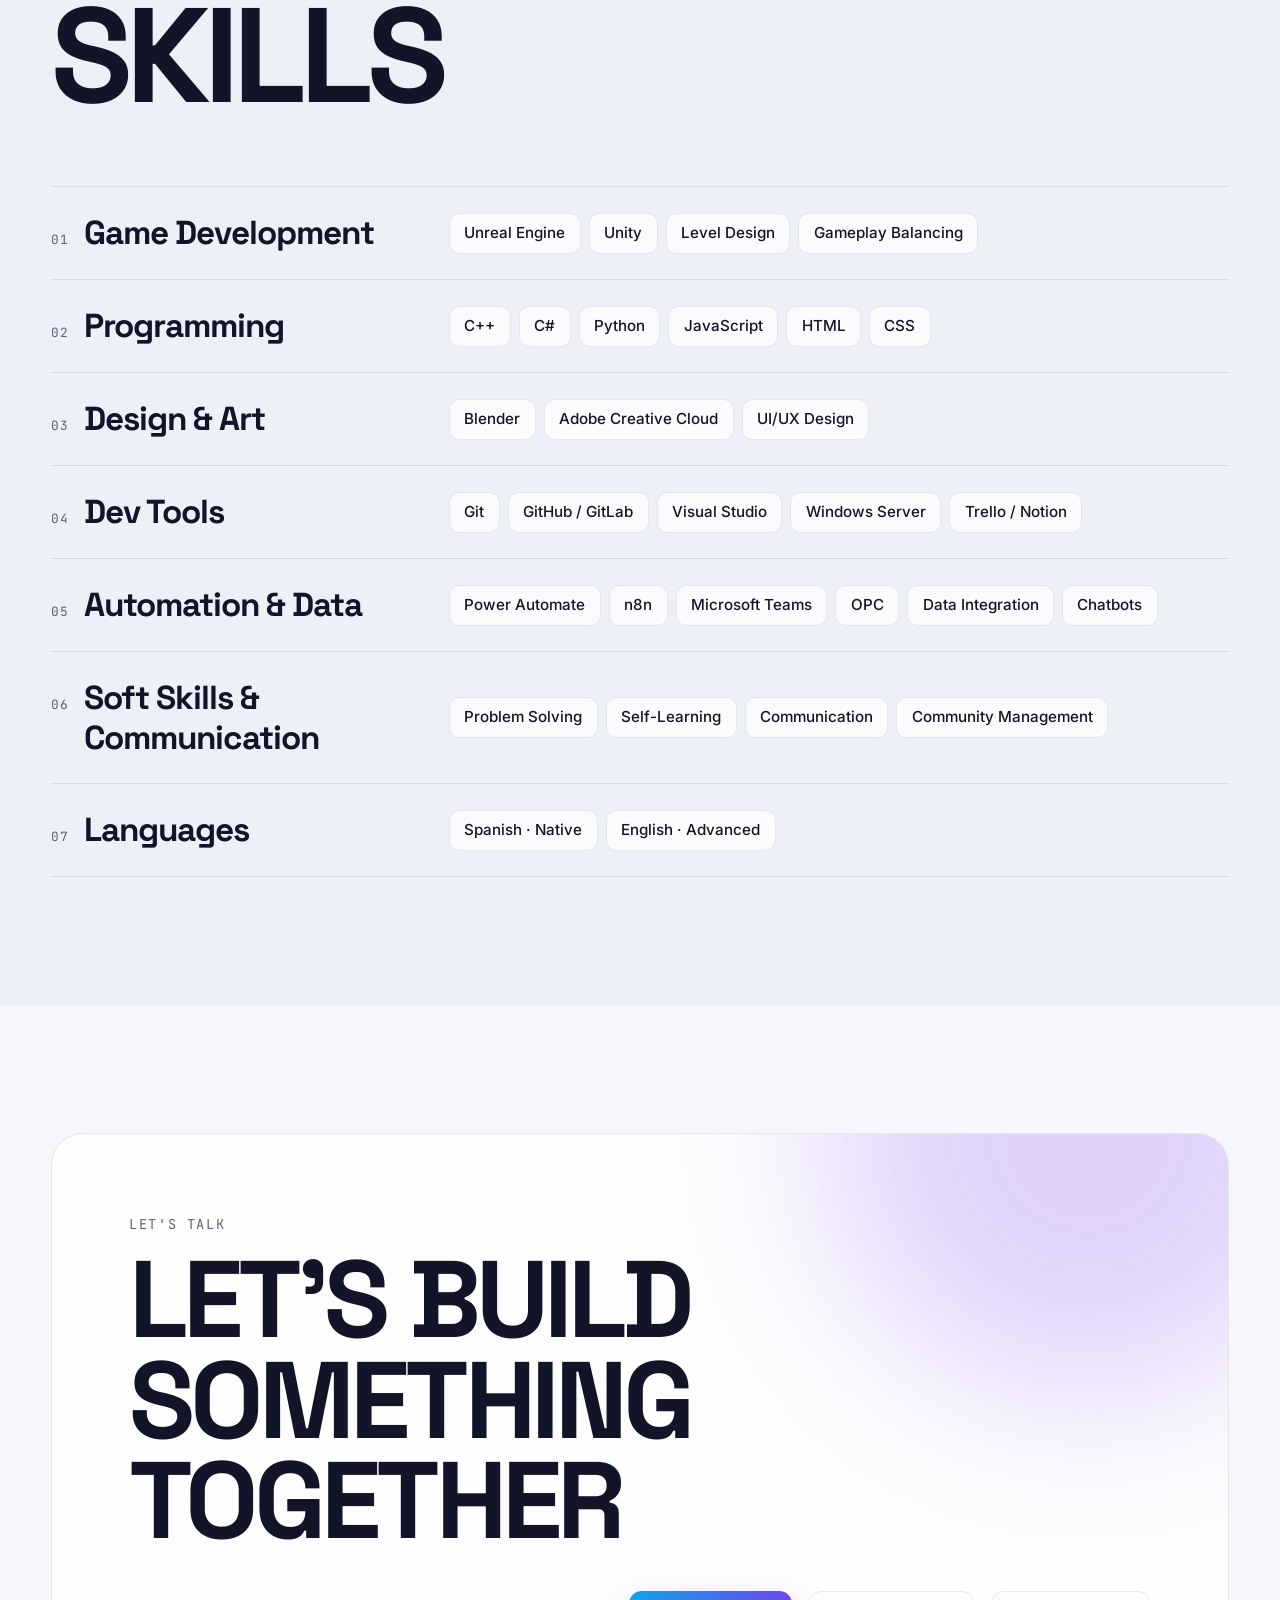
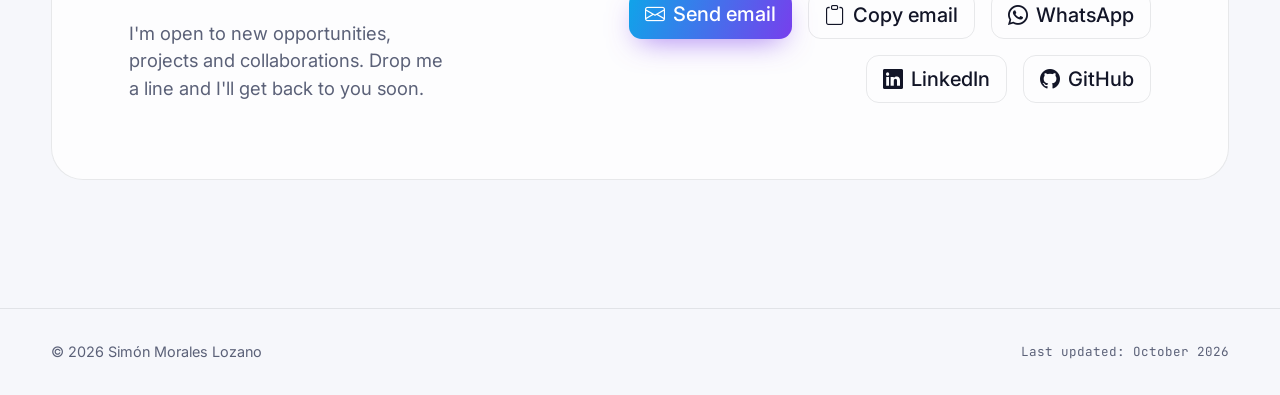
==== commit a156b9ac: "Fix wrong active link in the mobile menu Bootstrap ScrollSpy was attached to <body>, which counts as" ====
--- a/index.html
+++ b/index.html
@@ -79,7 +79,7 @@
   <link href="css/style.css" rel="stylesheet">
 </head>
 
-<body data-bs-spy="scroll" data-bs-target="#mainNav" data-bs-offset="90" tabindex="0">
+<body>
 
   <div class="scroll-progress" aria-hidden="true"></div>
   <div class="cursor-glow" aria-hidden="true"></div>
--- a/css/style.css
+++ b/css/style.css
@@ -142,16 +142,23 @@
   content: ""; position: absolute; left: .9rem; right: .9rem; bottom: .2rem; height: 2px; border-radius: 2px;
   background: var(--gradient); transform: scaleX(0); transform-origin: left; transition: transform .35s var(--ease-out);
 }
-.navbar .nav-link:hover, .navbar .nav-link.active { color: var(--text); }
-.navbar .nav-link:hover::after, .navbar .nav-link.active::after { transform: scaleX(1); }
+.navbar .nav-link.active { color: var(--text); }
+.navbar .nav-link.active::after { transform: scaleX(1); }
+/* Sólo con mouse: en pantallas táctiles el :hover queda "pegado" después de tocar */
+@media (hover: hover) {
+  .navbar .nav-link:hover { color: var(--text); }
+  .navbar .nav-link:hover::after { transform: scaleX(1); }
+}
 
 @media (max-width: 991.98px) {
   .navbar-collapse {
     position: absolute; top: calc(100% + 8px); left: 12px; right: 12px;
-    background: var(--nav-bg); backdrop-filter: blur(18px); -webkit-backdrop-filter: blur(18px);
+    background: color-mix(in srgb, var(--bg-alt) 96%, transparent); backdrop-filter: blur(18px); -webkit-backdrop-filter: blur(18px);
     border: 1px solid var(--border); border-radius: var(--radius); padding: .5rem; box-shadow: var(--shadow);
   }
   .navbar .nav-link::after { display: none; }
+  .navbar .nav-link { border-radius: .6rem; padding: .7rem .9rem !important; }
+  .navbar .nav-link.active { color: var(--accent); background: color-mix(in srgb, var(--accent) 10%, transparent); }
 }
 
 /* ---------- Hero ---------- */
